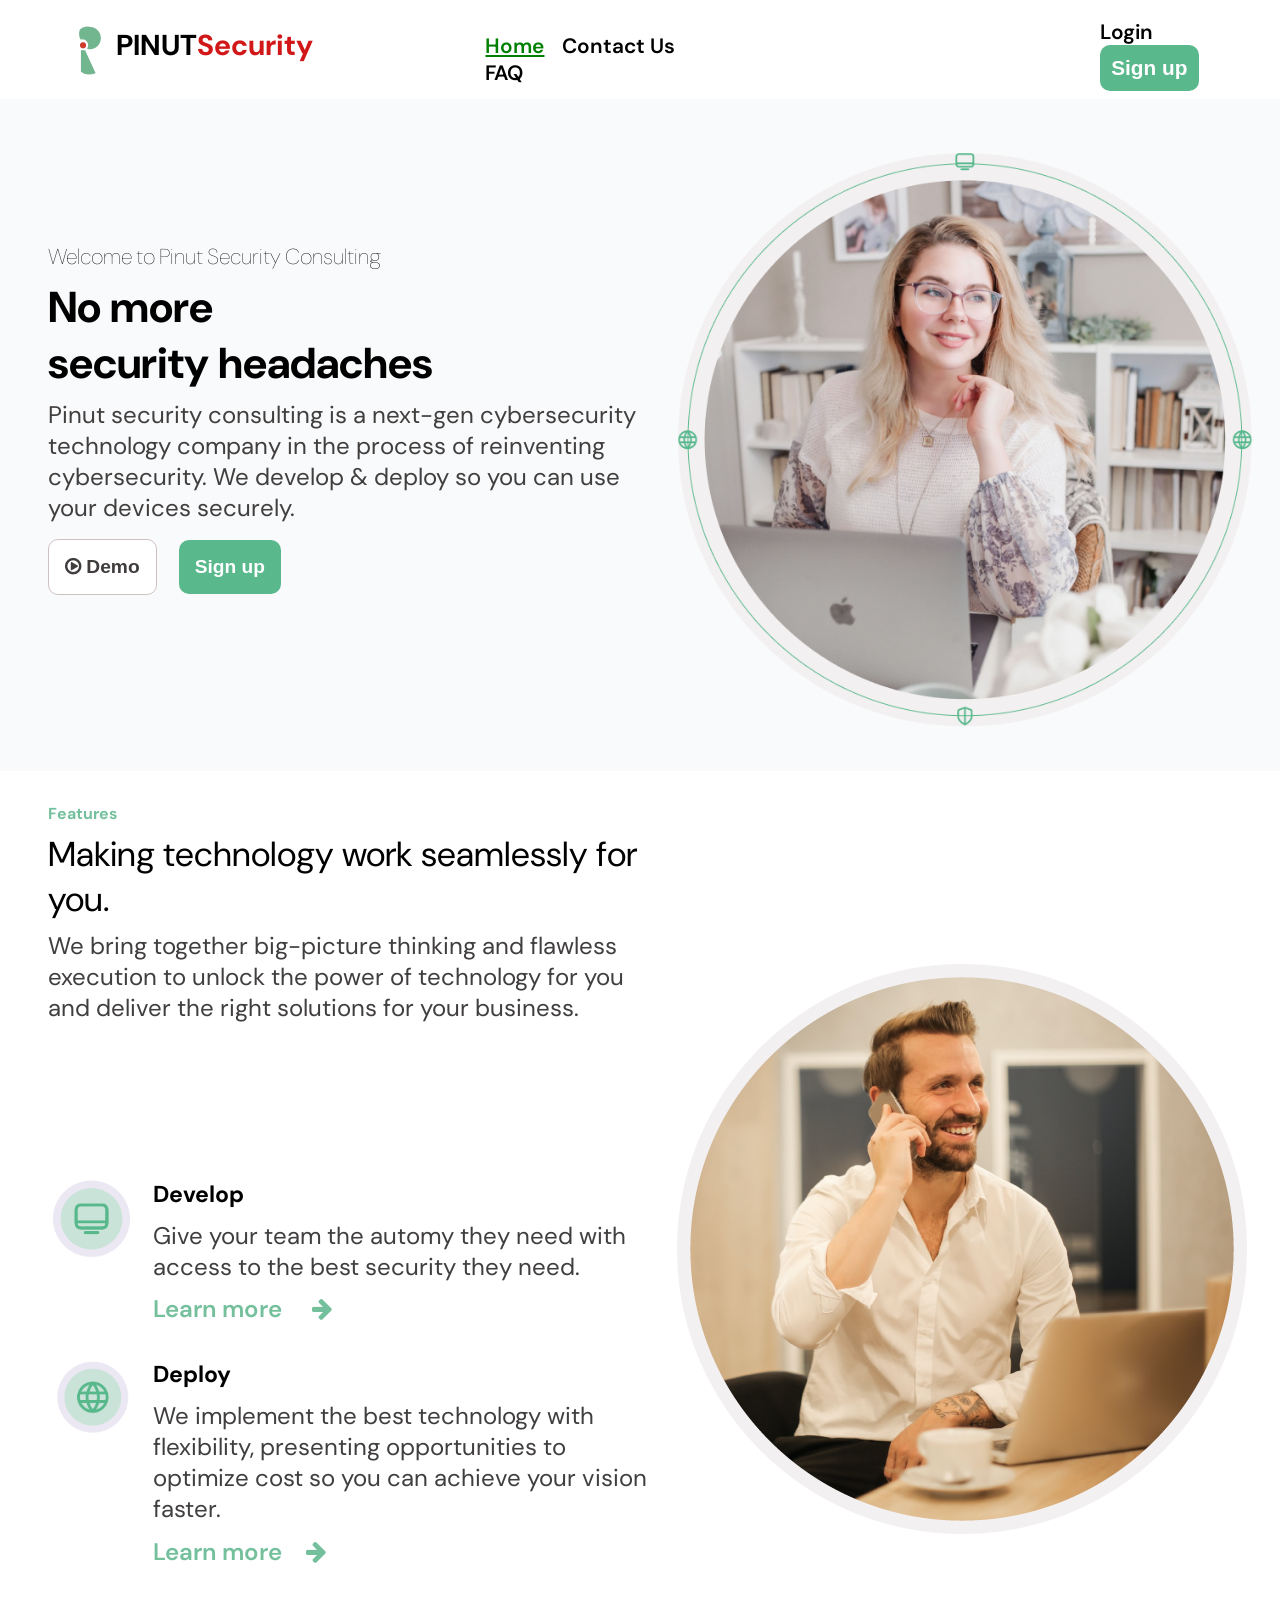
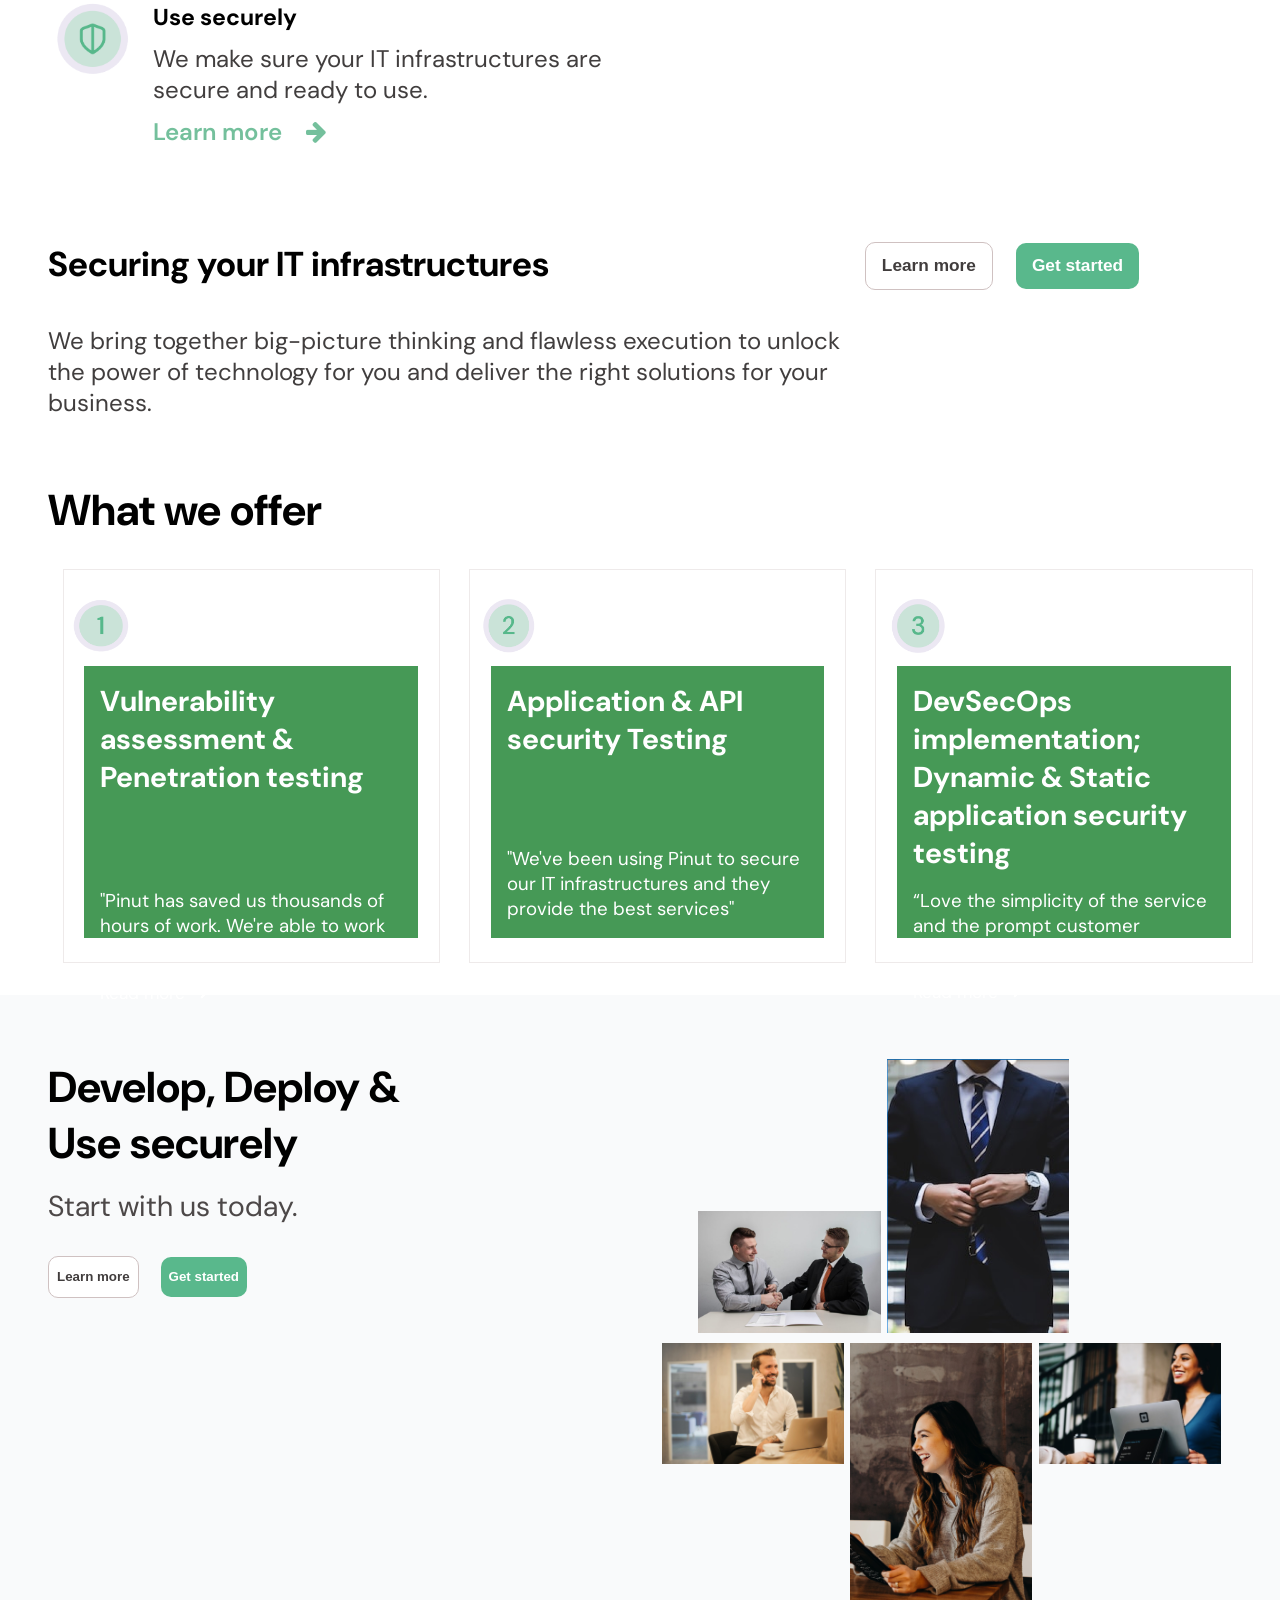
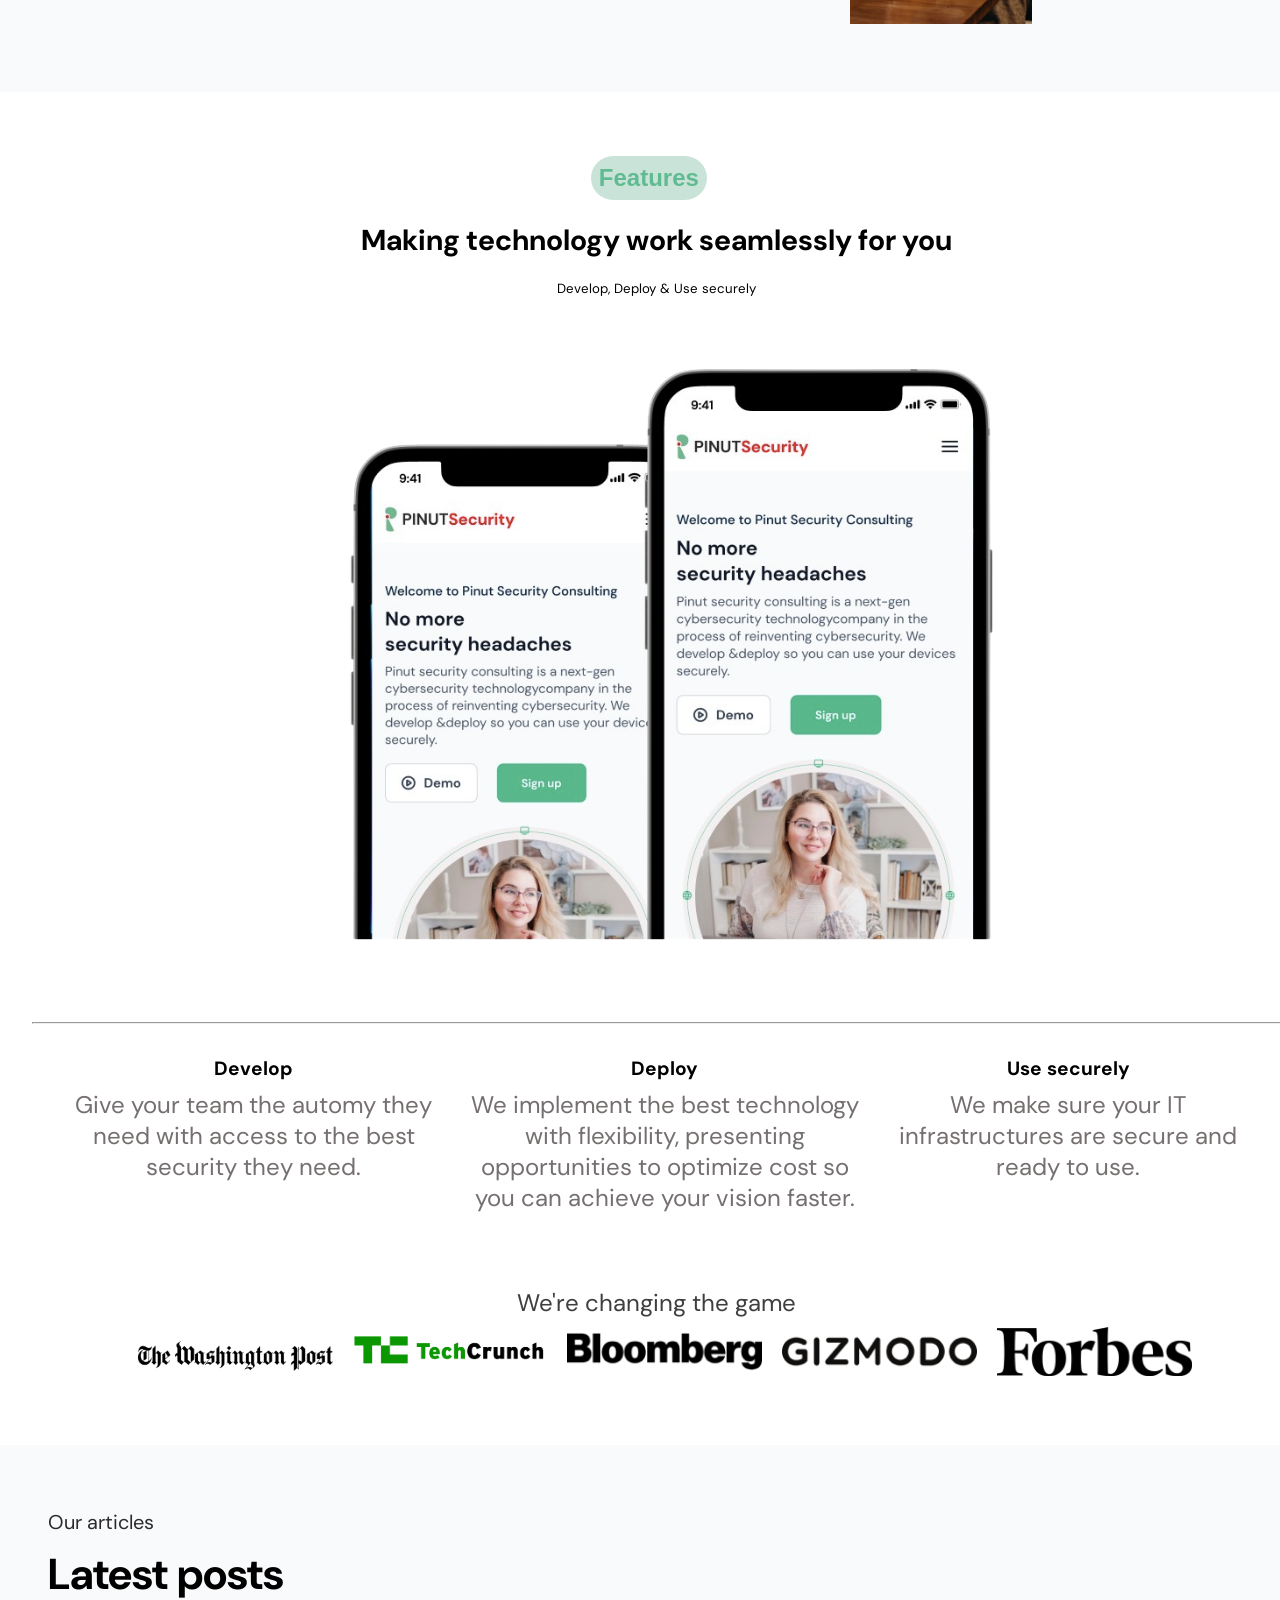
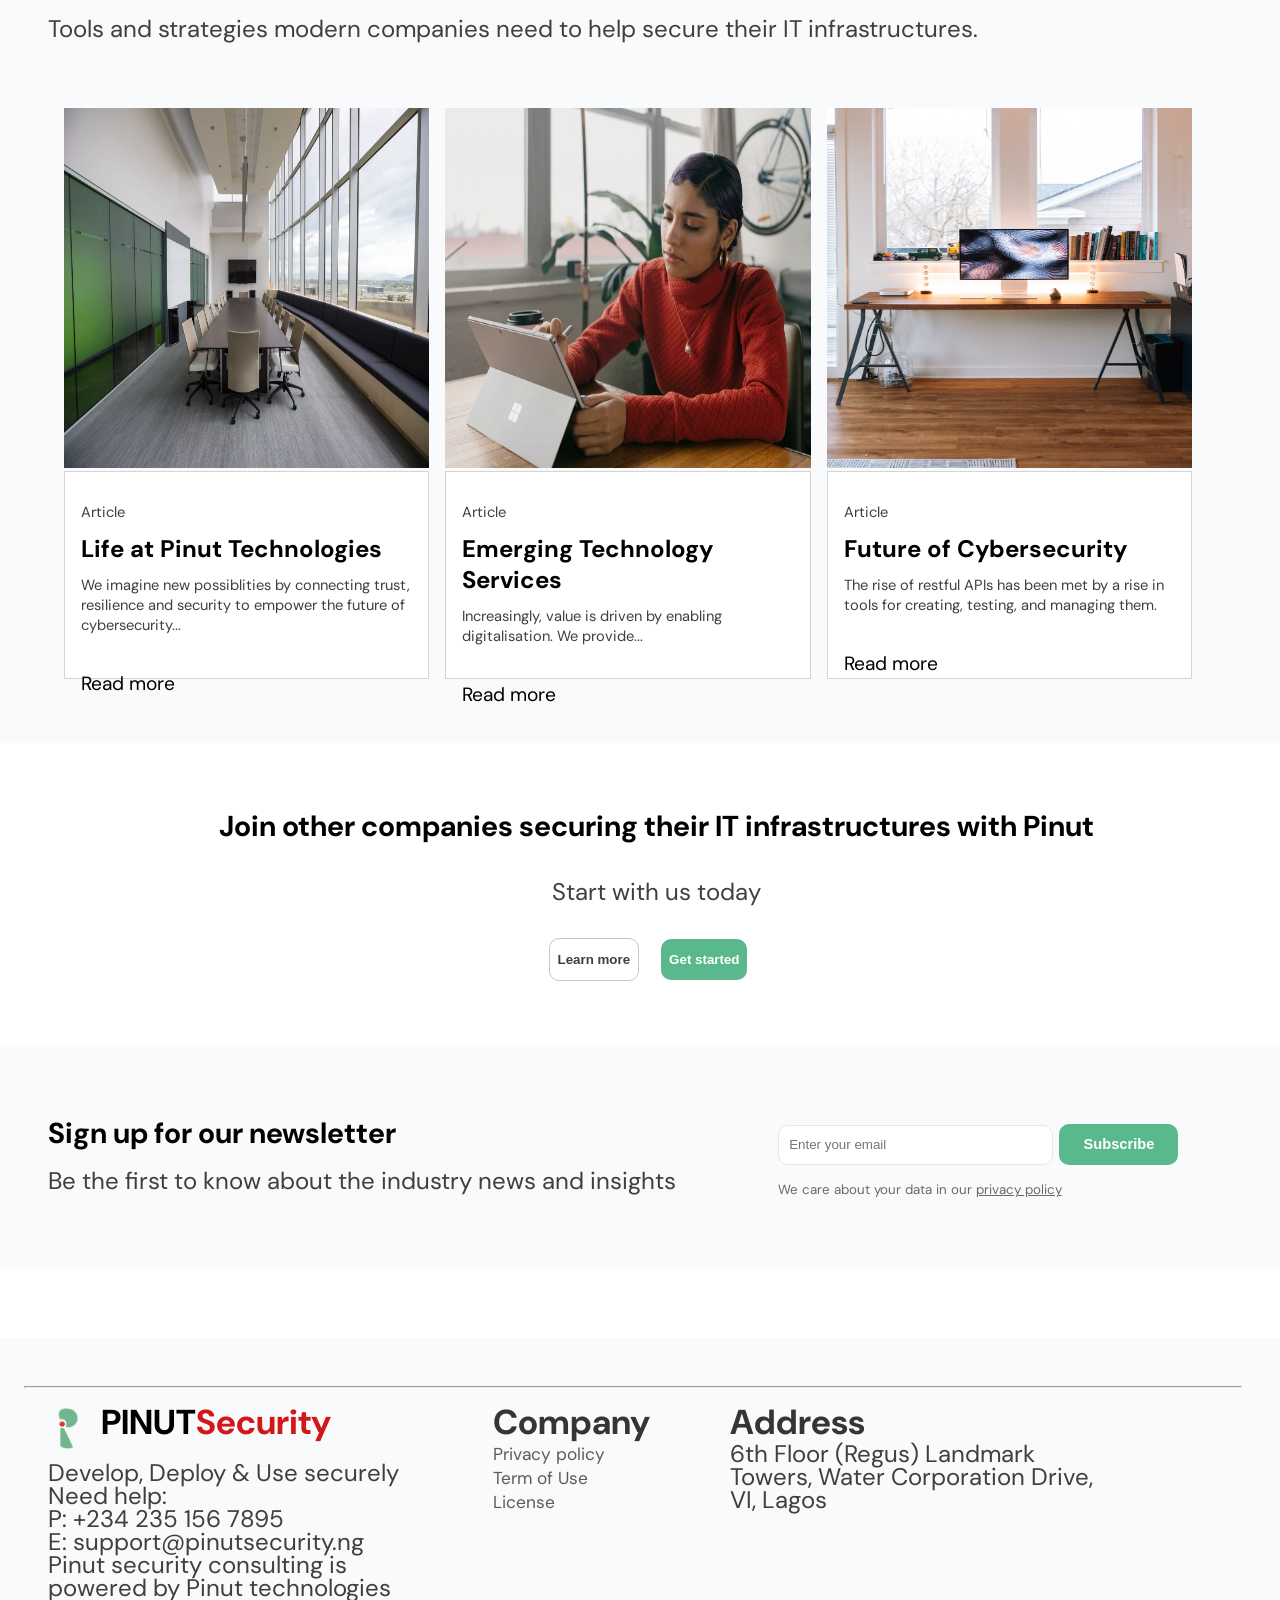
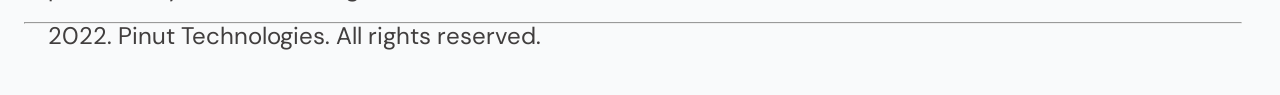
==== index.html @ c60e91a9 "Add files via upload" ====
<!DOCTYPE html>
<html lang="en">
  <head>
    <meta charset="UTF-8" />
    <meta http-equiv="X-UA-Compatible" content="IE=edge" />
    <meta name="viewport" content="width=device-width, initial-scale=1.0" />

    <link rel="icon" type="image/x-icon" href="/logo.png">

    <link 
        rel="stylesheet" 
        href="https://fonts.googleapis.com/css2?family=Material+Symbols+Outlined:opsz,wght,FILL,GRAD@20..48,100..700,0..1,-50..200" 
    />
    <link
      rel="stylesheet"
      href="https://cdnjs.cloudflare.com/ajax/libs/font-awesome/4.7.0/css/font-awesome.min.css"
    />
    
    <link rel="stylesheet" href="https://fonts.googleapis.com/icon?family=Material+Icons">

    <link rel="stylesheet" href="https://fonts.googleapis.com/css?family=DM+Sans">

    <link rel="stylesheet" href="./styles_modified.css" />
    <title>Pinut Security Consulting</title>
  </head>

  <body>
    <div class="navbar">
        <img src="./logo.png" alt="logo" id="logo"></i>

        <div class="navbar1">
            <h3>PINUT<span id="red">Security</span></h3>
        </div>

        <div class="navbar2">
            <a href="" id="home">Home</a>
            <a href="">Contact Us</a>
            <a href="">FAQ</a>
        </div>

        <div class="navbar3">
            <a href="">Login</a>
            <button class="colored">Sign up</button>
        </div>

        <div class="navbar4">
            <span class="material-symbols-outlined">
                menu
                </span>
        </div>
    </div>

    <div class="header">
        <div class="col1">
            <div class="head">
                <h4 class="welcome">Welcome to Pinut Security Consulting</h4>
                <h3 class="headache">No more <br> security headaches</h3>
                <p>
                    Pinut security consulting is a next-gen cybersecurity technology
                    company in the process of reinventing cybersecurity. We develop &
                    deploy so you can use your devices securely.
                </p>
            </div>
            <div class="btn">
                <button>
                    <i class="fa fa-play-circle-o" aria-hidden="true"></i> Demo
                </button>
                <button  class="colored">Sign up</button>
            </div>
        </div>
    
        <div class="col2">
            <img src="./feature_image2.png" alt="hero" id="hero"/>
        </div>
    </div>

    <div class="Features">
        <div class="feature">
            <div class="col1">
                <h5>Features</h5>
                <h3>Making technology work seamlessly for you.</h3>
                <p>
                We bring together big-picture thinking and flawless execution to
                unlock the power of technology for you and deliver the right
                solutions for your business.
                </p>
            </div>
        

            <div class="col2">
                <img src="./feature_image3.png" alt="feature" id="featureImg">
            </div>
        </div>
        
        <div class="develop">
            <div class="left">
                <img src="./develop_icon.png" class="feature_icon"></img>
            </div>

            <div class="right">
                <h4>Develop</h4>
                <p>
                    Give your team the automy they need with access to the best security
                    they need.
                </p>

                <a href="">
                    Learn more &nbsp;&nbsp;&nbsp;
                    <i class="fa fa-arrow-right" aria-hidden="true"></i>
                </a>
            </div>
        </div>

        <div class="deploy">
            <div class="left">
                <img src="./deploy_icon.png" class="feature_icon">
            </div>

            <div class="right">
                <h4>Deploy</h4>
                <p>
                    We implement the best technology with flexibility, presenting
                    opportunities to optimize cost so you can achieve your vision
                    faster.
                </p>
                <a href=""
                >Learn more &nbsp;&nbsp;&nbsp;<i class="fa fa-arrow-right" aria-hidden="true"></i
                ></a>
            </div>
        </div>

        <div class="securely">
            <div class="left">
                <img src="./securely_icon.png" class="feature_icon">
            </div>

            <div class="right">
                <h4>Use securely</h4>
                <p>
                    We make sure your IT infrastructures are secure and ready to use.
                </p>
                <a href=""
                >Learn more &nbsp;&nbsp;&nbsp;<i class="fa fa-arrow-right" aria-hidden="true"></i
                ></a>
            </div>
        </div>
        
    </div>

    <div class="infrastructures">
        <div class="left">
            <h4>Securing your IT infrastructures</h4>
            <br>
            <p>
                We bring together big-picture thinking and flawless execution to
                unlock the power of technology for you and deliver the right
                solutions for your business.
            </p>
        </div>
        <br>

        <div class="right">
            <button>Learn more</button>
            <button class="colored">Get started</button>
        </div>
    </div>

    <div class="offers">
        <h3>What we offer</h3>
        <br>
        <div class="row">
            <div class="outer one">
                <img src="./no_1.png" alt="one" class="icon">

                <div class="inner">
                    <h4>Vulnerability assessment & Penetration testing</h4>

                    <p>
                    "Pinut has saved us thousands of hours of work. We're able to work
                    securely"
                    </p>

                    <a href="">Read more &nbsp;&nbsp;<img src="./arrow_ne.png"></img>
                    </a>
                </div>
            </div>

            <div class="outer two">
                <img src="./no_2.png" alt="two" class="icon">

                <div class="inner">
                    <h4>Application & API security Testing</h4>
                    <p>
                    "We've been using Pinut to secure our IT infrastructures and they provide the best services"
                    </p>
                    <a href="">Read more &nbsp;&nbsp;<img src="./arrow_ne.png"></img>
                    </a>
                </div>
            </div>

            <div class="outer three">
                <img src="./no_3.png" alt="three" class="icon">

                <div class="inner">
                    <h4>DevSecOps implementation; Dynamic & Static application security testing</h4>
                    <p>
                        “Love the simplicity of the service and the prompt customer support”
                    </p>
                    <a href="">Read more &nbsp;&nbsp;<img src="./arrow_ne.png" alt="north_east"></img>
                    </a>
                </div>
            </div>
        </div>
    </div>

    <div class="StartWithUs">
        <div class="left">
            <h3>Develop, Deploy & <br> Use securely</h3>
            <h4>Start with us today.</h4>
            <br>
            <button>Learn more</button>
            <button class="colored">Get started</button>
        </div>
        <br>

        <div class="right">
            <div class="row1">
                <img src="./collage1.jpeg" alt="photo_collage" id="pic11">
                <img src="./collage2.png" alt="photo_collage" id="pic12">
            </div>

            <div class="row2">
                <img src="./collage3.jpeg" alt="photo_collage" id="pic21">
                <img src="./collage4.png" alt="photo_collage" id="pic22">
                <img src="./collage5.png" alt="photo_collage" id="pic23">
            </div>
        </div>
    </div>

    <div class="Mission">
        <div class="row1">
            <button>Features</button>
            <br>
            <br>

            <h3>Making technology work seamlessly for you</h3>
            <br>
            <h5>Develop, Deploy & Use securely</h5>

          <img src="./mobile.png" alt="mobile_screen" />
        </div>

        <hr>

        <div class="row2">
            <div class="box1 one">
                <h4>Develop</h4>
                <p>
                    Give your team the automy they need with access to the best security
                    they need.
                </p>
            </div>

            <div class="box2 two">
                <h4>Deploy</h4>
                <p>
                    We implement the best technology with flexibility, presenting
                    opportunities to optimize cost so you can achieve your vision
                    faster.
                </p>
            </div>

            <div class="box3 three">
                <h4>Use securely</h4>
                <p>
                    We make sure your IT infrastructures are secure and ready to use.
                </p>
            </div>
        </div>
        <br>
        <br>

        <div class="row3">
            <p>We're changing the game</p>
            <img src="./Washingtonp.png" alt="Washington_Post" />
            <img src="./TechCrunch.png" alt="TechCrunch">
            <img src="./Bloomberg.png" alt="Bloomberg">
            <img src="./Gizmodo.png" alt="Gizmodo">
            <img src="./Forbes.png" alt="Forbes">
          </div>
    </div>

    <div class="articles">
        <div class="row1">
            <h5>Our articles</h5>
            <h3>Latest posts</h3>
            <p>
                Tools and strategies modern companies need to help secure their IT
                infrastructures.
            </p>
        </div>

        <div class="row2">
            <div class="outer one">
                <img src="./image1.jpeg" alt="life" />

                <div class="inner">
                    <p>Article</p>
                    <h3>Life at Pinut Technologies</h3>
                    <p>
                    We imagine new possiblities by connecting trust, resilience and
                    security to empower the future of cybersecurity...
                    </p>
                    <br>
                    <a href="">Read more &nbsp;&nbsp;
                    </a>
                </div>
            </div>

            <div class="outer two">
                <img src="./image2.jpeg" alt="emerging_tech" />
                
                <div class="inner">
                    <p>Article</p>
                    <h3>Emerging Technology Services</h3>
                    <p>
                    Increasingly, value is driven by enabling digitalisation. We
                    provide...
                    </p>
                    <br>
                    <a href="">Read more &nbsp;&nbsp;
                    </a>
                </div>
            </div>
        
            <div class="outer three">
                <img src="./image3.jpeg" alt="future" />
                
                <div class="inner">
                    <p>Article</p>
                    <h3>Future of Cybersecurity</h3>
                    <p>
                        The rise of restful APIs has been met by a rise in tools for creating, testing, and managing them.
                    </p>
                    <br>
                    <a href="">Read more &nbsp;&nbsp;
                    </a>
                </div>
            </div>

        </div>
    </div>

    <div class="join">
        <h4>
        Join other companies securing their IT infrastructures with Pinut
        </h4>
        <br>
        <p>Start with us today</p>
        <br>

        <button>Learn more</button>
        <button class="colored">Get started</button>
    </div>

    <div class="newsLetter">
        <div class="box1">
            <h4>Sign up for our newsletter</h4>
            <p>Be the first to know about the industry news and insights</p>
        </div>

        <div class="box2">
            <input type="email" name="email" id="" placeholder="  Enter your email" />
            <button class="colored">Subscribe</button>
            <p>We care about your data in our <a href="">privacy policy</a></p>
        </div>
    </div>
    <br>

    <div class="footer">
        <hr>
        <br>
        <div class="foot">
        <div class="box1">
            <div class="biz_name">
                <img src="./logo.png" alt="logo" id="logo"/>
                <h3>PINUT<span id="red">Security</span></h3>
            </div>

            <p>
                Develop, Deploy & Use securely
            <br />

                Need help:<br />
                P: +234 235 156 7895 <br />
                E: support@pinutsecurity.ng <br />
                Pinut security consulting is powered by Pinut technologies
            </p>
        </div>
        <br>

        <div class="company">
            <h3>Company</h3>
            <a href="">Privacy policy</a> <br>
            <a href="">Term of Use</a><br>
            <a href="">License</a>
        </div>
        <br>

        <div class="address">
            <h3>Address</h3>
            <p>
              6th Floor (Regus) Landmark Towers, Water Corporation Drive, VI,
              Lagos
            </p>
        </div>
    </div>
        <br>

        <hr />
        <p>2022. Pinut Technologies. All rights reserved.</p>
    </div>

  </body>
</html>
---- styles_modified.css ----
html, body, div, span, applet, object, iframe, h1, h2, h3, h4, h5, h6, p, blockquote, pre, a, abbr, acronym, address, big, cite, code, del, dfn, em, img, ins, kbd, q, s, samp, small, strike, strong, sub, sup, tt, var, b, u, i, center, dl, dt, dd, ol, ul, li, fieldset, form, label, legend, table, caption, tbody, tfoot, thead, tr, th, td, article, aside, canvas, details, embed,  figure, figcaption, footer, header, hgroup,  menu, nav, output, ruby, section, summary, time, mark, audio, video { 
  margin: 0; 
  padding: 0; 
  border: 0; 
  vertical-align: baseline;
} 

html, body {
  max-width: 100%;
  overflow-x: hidden;
}


body {
  font-family: DM Sans;
  -webkit-font-smoothing: antialiased;
  -moz-osx-font-smoothing: grayscale;
  max-width:100vw;
}

button{
  width: fit-content;
  padding: 0.8rem 1.5rem;
  margin-right: 1rem;
  border-radius: 10px;
  border: 1px solid rgb(207, 193, 193);
  background-color: white;
  color: rgb(65, 61, 61);
  font-weight: 600;
  font-size: 12pt;
}
img {
  max-width: 100%
}
.colored{
  background-color: rgb(89,184,140);
  color: white;
  border: none;
  font-size: 11pt;
}
p{
  color: rgb(65, 62, 62);
  font-size: 12pt;
}
a{
  text-decoration: none;
}


/* navbar */
.navbar img{
  height: 38px;
  width: 55px;
  padding: 0%;
}
.navbar{
  display: flex;
  padding: 0.5rem 0;
}
.navbar1{
  margin-left: -3%;
  padding-top: 2%;
  font-weight: bolder;
}
.navbar2, .navbar3{
  display: none;
}
#red{
  color: rgb(209, 23, 23);
}
.navbar4{
  padding-top: 2%;
  position: absolute;
  right: 6%;
}


/* header */
.header{
  background-color: rgb(249,250,251);
  padding: 2rem 1rem;
}
.welcome{
  font-size: 12pt;
  font-weight: 100;
}
.headache{
  font-weight: bold;
  margin: 0.5rem 0;
}
.btn{
  margin-top: 1rem;
  width: 100%;
}
.btn button{
  width: 40%;
  padding: .5rem;
}
.header .col2{
  margin-top: 1rem;
}


/* features */
.Features{
  padding: 2rem 0.8rem;
}
.Features .col1 h5{
  color: rgb(116, 192, 156);
}
.Features .col1 h3{
  margin: 0.5rem 0;
  font-weight: 400;
}
.Features .col1 p{
  font-size: 12pt;
}
.Features .col2{
  margin-top: 3rem;
}
.develop, .deploy, .securely{
  display:flex;
  flex-direction: row;
  margin: 1rem 0;
}
.develop .left, .deploy .left, .securely .left{
  width: 15%;
}
.develop .right, .deploy .right, .securely .right{
  padding-top: 0.3rem;
  width: 85%;
  margin-left: 1rem;
  margin-bottom: 0.9rem;
}
.develop .right p, .deploy .right p, .securely .right p{
  margin: 0.7rem 0
}
.develop .right a, .deploy .right a, .securely .right a{
  color: rgb(116, 192, 156);
  text-decoration: none;
  font-size: 11pt;
  font-weight: 600;
}


/* infrastructures */
.infrastructures{
  padding: 2rem 0.8rem;
}
.infrastructures button{
  font-size: 10pt;
  padding: 0.8rem 1.0rem;
}


/* Offers */
.offers{
  padding: 2rem 0.8rem;
}
.offers .outer{
  border: 1px solid rgb(238, 234, 234);
  padding: 1.5rem .3rem 1rem;
  margin-bottom: 1rem;
}
.icon{
  width: 70px;
  height: 65px;
}
.offers .inner{
  border: none;
  background-color: rgb(70,153,86);
  color: white;
  margin: 0 1rem;
  padding: 1rem;
}
.offers .inner h4{
  margin-bottom: 3rem;
}
.offers .inner p{
  color: white;
  margin-bottom: 0.7rem;
  font-size: 11pt;
}
.offers .inner a{
  color: white;
  font-size: 13pt;
}
.offers .inner span{
  margin-bottom: -20rem;
}


/* StartWithUs */
.StartWithUs{
  padding: 4rem 0.9rem;
  background-color: rgb(249,250,251);
}
.StartWithUs h4{
  margin-top: 1rem;
  font-weight: 400;
  color: rgb(77, 72, 72);
}
.StartWithUs button{
  font-size: 10pt;
  padding: 0.8rem 0.5rem;
}
.StartWithUs .right{
  width: 100%;
  margin-left: .2rem;
}
.StartWithUs .row2 img{
  margin: .2rem;
}
.StartWithUs .right .row1{
  margin-left: 2.5rem;
  width: 100%;
}
.StartWithUs .right .row2{
  width: 100%;
  display: flex;
  padding-right: 0.5rem;
}
#pic11{
  width: 30%;
  height: 28%;
}
#pic12{
  width: 30%;
  height: 40%;
}
#pic21, #pic23{
  width: 30%;
  height: 30%;
}
#pic22{
  width: 30%;
  height: 60%;
}


/* Mission */
.Mission{
  padding: 4rem 0.9rem;
  text-align: center;
}
.Mission button{
  background-color: rgb(202,227,216);
  color: rgb(96,187,145);
  border-radius: 30px;
  padding: 0.5rem;
  border: none;
}
.Mission .row1 h5{
  font-weight: 400;
  margin-bottom: 4rem;
}
.Mission .row1 img{
  width: 80%;
  margin-bottom: 3rem;
}
.Mission hr{
  width: 200%;
  margin: auto -1rem;
  padding: 0%;
  color: rgb(247, 238, 238);
}
.Mission .row2{
  text-align: center;
}
.Mission .box1, .Mission .box2, .Mission .box3{
  margin: 2rem .5rem;
}
.Mission .box1 p, .Mission .box2 p, .Mission .box3 p{
  margin-top: .5rem;
  color: rgb(117, 111, 111);
}
.Mission .row3 img{
  width: 80%;
}


/* Articles */
.articles{
  padding: 4rem 0.9rem;
  background-color:  rgb(249,250,251);
}
.articles h5{
  font-weight: 400;
  color: rgb(44, 42, 42);
}
.articles h3{
  margin: .7rem auto;
}
.articles .row1 p{
  margin-bottom: 4rem;
}
.articles img{
  width: 100%;
  height: 11rem;
}
.articles .inner{
  margin-top: -.3rem;
  border: 1px solid rgb(217, 210, 210);
  padding: 1.9rem 1rem .5rem;
  background-color: white;
  height: 10rem;
}
.articles .inner p{
  font-size: 11pt;
}
.articles a{
  color: black;
  font-size: 11pt;
  margin-top: 2rem;
}


/* Join */
.join{
  padding: 4rem 1rem;
  text-align: center;
}
.join button{
  font-size: 10pt;
  padding: 0.8rem 0.5rem;
}


/* newsLetter */
.newsLetter{
  background-color:  rgb(249,250,251);
  padding: 4rem 1rem;
}
.newsLetter .box2 input{
  margin: 1rem 0;
  width: 100%;
  height: 2rem;
  border-radius: 10px;
  border: 1px solid rgb(237, 228, 228);
}
.newsLetter .box2 p{
  font-size: 10pt;
  color: rgb(111, 103, 103);
  margin-top: 1rem;
}
.newsLetter .box2 a{
  text-decoration: underline;
  color: rgb(111, 103, 103);
}


/* Footer */
.footer{
  background-color:  rgb(249,250,251);
  padding: 3rem 1rem;
  line-height: 120%;
  margin-top: 3rem;
}
.footer hr{
  color: rgb(246, 244, 244);
  width: 100%;
  margin: auto -2%;
}
.footer .box1 .biz_name{
  display: flex;
  margin-bottom: .5rem;
}
.footer .box1 .biz_name img{
  margin:  -.5rem 0 0 -1rem;
  height: 50px;
}
.company{
  color: rgb(57, 52, 52);
}
.company a{
  color: rgb(96, 90, 90);
  font-size: 13pt;
}
.address{
  color: rgb(57, 52, 52);
}
.address h3{
  margin-bottom: .5rem;
}


/* Media responsiveness */
@media only screen and (min-width: 600px) {
  h4{
    font-size: 120%;
  }
  h3{
    font-size: 180%;
  }
  p{
    color: rgb(65, 62, 62);
    font-size: 14pt;
  }
  .navbar img{
    padding-top: 1%;
  }
  .navbar1{
    margin-left: -2%;
  }
  .offers .inner p{
    font-size: 14pt;
  }
  .articles img{
    height: 20rem;
  }
  .company h3{
    margin-bottom: .5rem;
  }
}

@media only screen and (min-width: 768px) {
  .one{
    float: left;
  }
  .two{
    float: right;
  }
  .three{
    float: none;
  }
  .navbar img{
    height: 52px;
    width: 65px;
  }
  .navbar img{
    padding-top: 1.5%;
  }
  .navbar1{
    margin-left: -1%;
  }
  .btn button{
    width: 25%;
    padding: 1rem;
  }
  .Features .col2{
    text-align: center;
  }
  .offers .outer{
    width: 46%;
  }
  .offers .three{
    margin-top: 23rem;
  }
  .Mission .row2{
    display: block;
  }
  .StartWithUs{
    clear: both;
  }
  .Mission .row2 .box1, .Mission .row2 .box2, .Mission .row2 .box3{
    width: 47%;
  }
  .Mission .row2 .box3{
    margin: auto 30%;
    float: left;
  }
  .Mission .row3{
    clear: both;
    margin-top: 18rem;
  } 
  .Mission .row3 img{
    width: 30%;
    margin-left: 1rem;
  }
  .articles .row2 .outer{
    width: 47%;
  }
  .articles .row2 .outer img{
    height: 40vh;
  }
  .articles .row2 .outer .inner{
    height: 27vh;
  }
  .articles .row2 .outer .inner h3{
    font-size: 100%;
  }
}

@media only screen and (min-width: 1024px) {
  .navbar, .header, .Features, .infrastructures, .offers, .StartWithUs, .Mission, .articles, .join, .newsLetter, .footer{
    padding-left: 3rem;
  }
  .navbar img{
    width: 70px;
    height: 50px;
  }
  .navbar{
    font-size: 80%;
  }
  .navbar2{
    display: block;
    margin: 1.3rem 0 auto 4rem;
    font-size: 130%;
    font-weight: 600;
  }
  .navbar2 a{
    margin-left: .8rem;
    color: black;
  }
  #home{
    color: green;
    text-decoration: underline;
  }
  .navbar3{
    display: block;
    margin: .6rem 0 auto 6rem;
    font-size: 130%;
    font-weight: 600;
  }
  .navbar3 a{
    color: black;
    margin-right: 2rem;
  }
  .navbar3 button{
    padding: .7rem;
    font-size: 100%;
  }
  .navbar4{
    display: none;
  }
  .header{
    display: flex;
    font-size: larger;
  }
  .header .col1{
    width: 60%;
    margin-top: 7rem;
    padding: 0%;
  }
  .welcome{
    font-size: 90%;
  }
  .header col2{
    width: 40%;
  }
  .btn button{
    font-size: 80%;
    width: fit-content;
  }
  .Features .col1{
    width: 50%;
  }
  .feature{
    display: flex;
  }
  .Features .col2{
    width: 50%;
    margin-top: 10rem;
  }
  .develop, .deploy, .securely{
    width: 50%;
  }
  .develop{
    margin-top: -23rem;
  }
  .infrastructures{
    display: flex;
  }
  .infrastructures .left{
    width: 67%;
  }
  .infrastructures .right{
    width: 33%;
  }
  .offers .row{
    display: flex;
    clear: both;
  }
  .offers .outer{
    width: fit-content;
    width: 30%;
    margin: auto;
    height: 22rem;
  }
  .offers .row .outer .inner{
    height: 15rem;
  }
  .offers .row .one .inner p{
    margin-top: -.8rem;
  }
  .offers .row .two .inner p{
    margin-top: 4.3rem;
  }
  .offers .row .three .inner p{
    margin-top: -2rem;
  }
  .StartWithUs{
    display: flex;
  }
  .StartWithUs .left{
    width: 40%;
  }
  .StartWithUs .right{
    width: 60%;
  }
  .Mission .row2{
    display: flex;
    clear: both;
    float: none;
  }
  .Mission .row2 .box1, .Mission .row2 .box2, .Mission .row2 .box3{
    width: 33%;
  }
  .Mission .row2 .box3{
    margin: 0%;
    margin-top: 2rem;
    float: none;
  }
  .Mission .row3{
    margin-top: auto;
    width: 100%;
  } 
  .Mission .row3 img{
    width: 16%;
  }
  .articles .row2{
    display: flex;
  }
  .articles .row2 .outer{
    width: 30%;
    margin-left: 1rem;
  }
  .articles .row2 .outer .inner{
    height: 10.5rem;
  }
  .articles .row2 .one .inner a{
    margin-top: -1rem;
  }
  .articles .row2 .two .inner a{
    margin-top: 1.5rem;
  }

  .newsLetter{
    display: flex;
  }
  .newsLetter .box1{
    width: 60%;
    line-height: 200%;
  }
  .newsLetter .box2{
    width: 40%;
  }
  .newsLetter .box2 p{
    margin-top: 0%;
  }
  .newsLetter .box2 input{
    width: 55%;
    padding: .2rem;
  }
  .foot{
    display: flex;
  }
  .foot .box1{
    width: 30%;
  }
  .company{
    width: fit-content;
    margin-left: 5rem;
  }
  .address{
    margin-left: 5rem;
    width: 30%;

  }

}


@media only screen and (min-width: 1240px) {
  p{
    font-size: 18pt;
  }
  .navbar{
    font-size: 100%;
  }
  .navbar img{
    height: 60px;
    width: 80px;
    margin-top: -.4rem;
  }
  .navbar1{
    margin-top: -.4rem;
  }
  .navbar2{
    margin-left: 10rem;
    margin-top: 1.5rem;
  }
  .navbar3{
    margin-left: 25rem;
  }
  .header{
    font-size: 150%;
  }
  .Features{
    font-size: 120%;
  }
  .feature .col1 p{
    font-size: 18pt;
  }
  .Features .develop a, .Features .deploy a, .Features .securely a{
    font-size: 18pt;
  }
  .infrastructures{
    font-size: 180%;
  }
  .infrastructures button{
    font-size: 60%;
  }
  .offers{
    font-size: 150%;
  }
  .offers .row .one .inner p{
    margin-top: 5.8rem;
  }
  .offers .row .two .inner p{
    margin-top: 5.5rem;
  }
  .StartWithUs{
    font-size: 150%;
  }
  .StartWithUs .left{
    width: 50%;
  }
  .StartWithUs .right{
    width: 50%;
  }
  .Mission .row1 img{
    width: 60%;
  }
  .articles{
    font-size: 150%;
  }
  .articles .row2 .inner a{
    font-size: 80%;
  }
  .join, .newsLetter{
    font-size: 150%;
  }
  button{
    font-size: 150%;
  }
  .footer{
    font-size: 120%;
  }

}


@media (prefers-color-scheme: dark) {
  body, .navbar, .header, .articles, .newsLetter, .footer, .StartWithUs, .articles .inner, .future, .navbar a{
    background-color: black;
    color: white;
  }
  p{
    color: white;
  }
  .company a, .inner a{
    background-color: black;
    color: white;
  }
  }
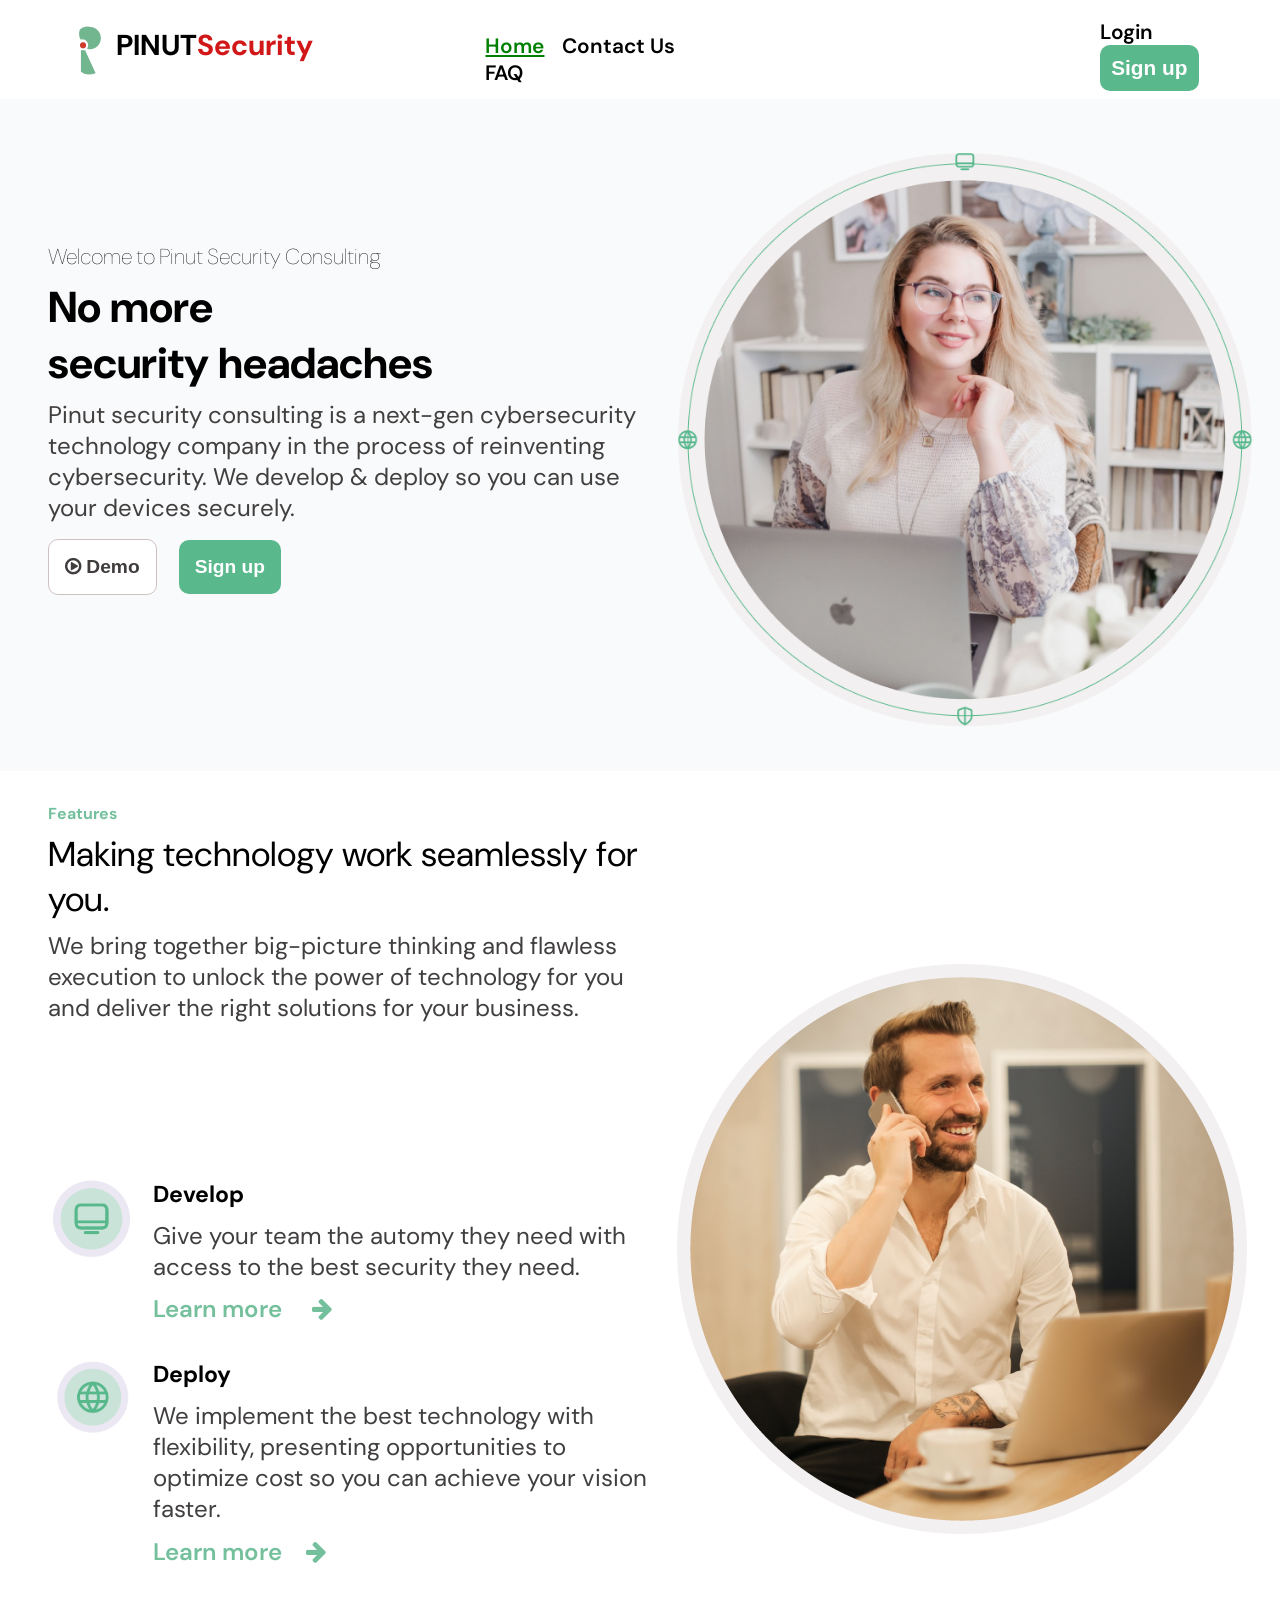
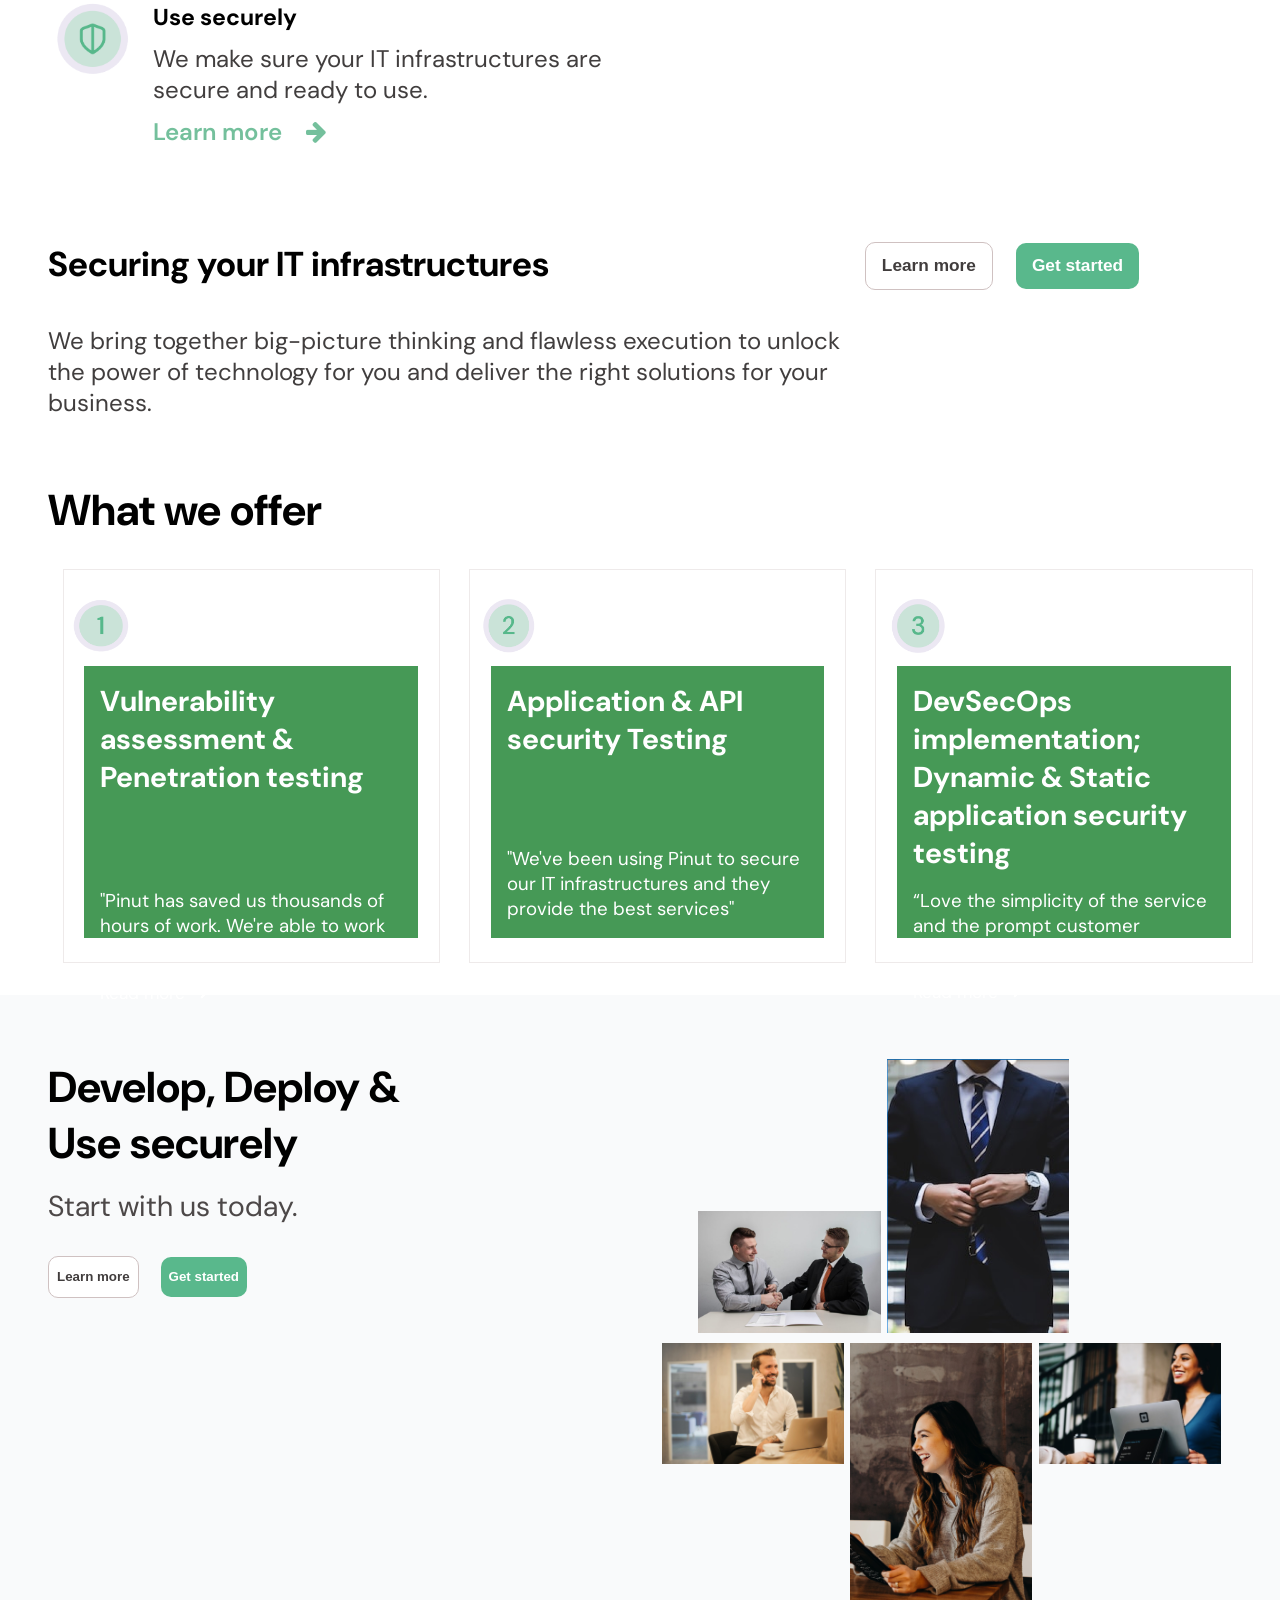
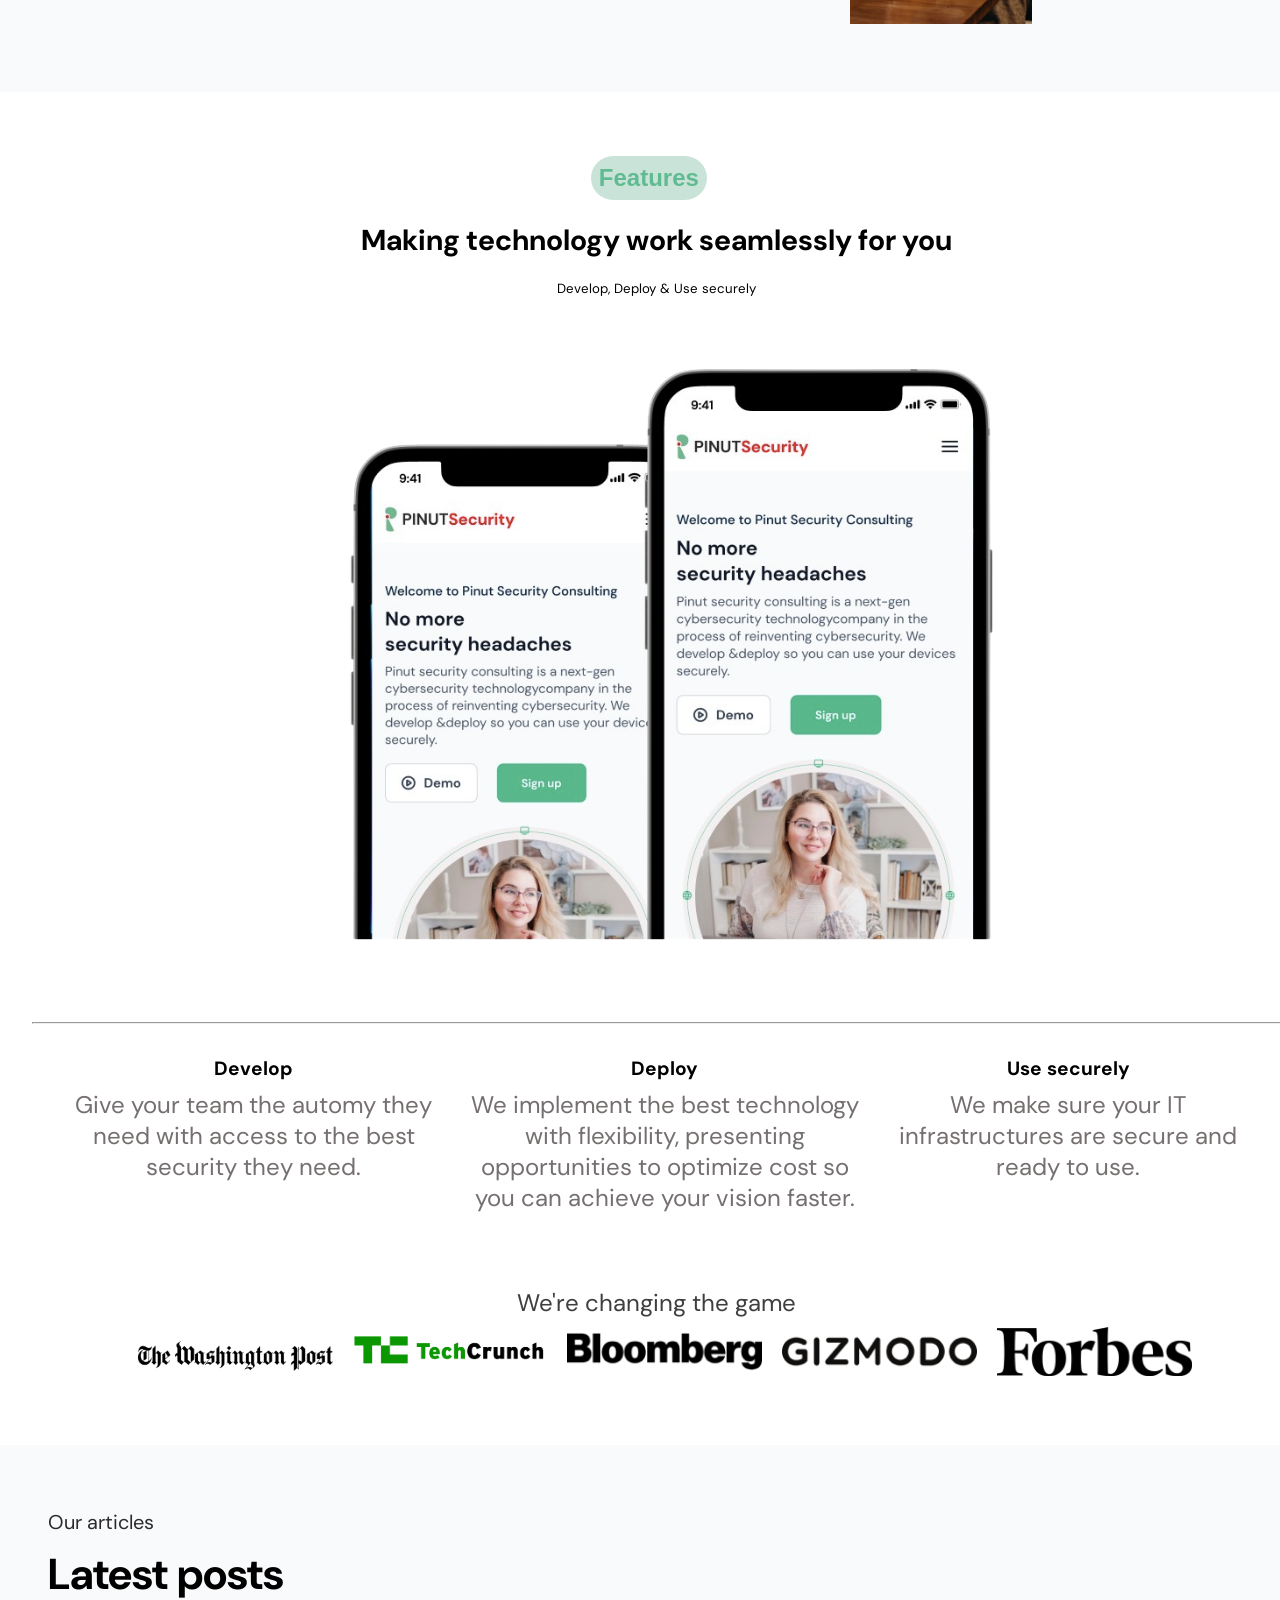
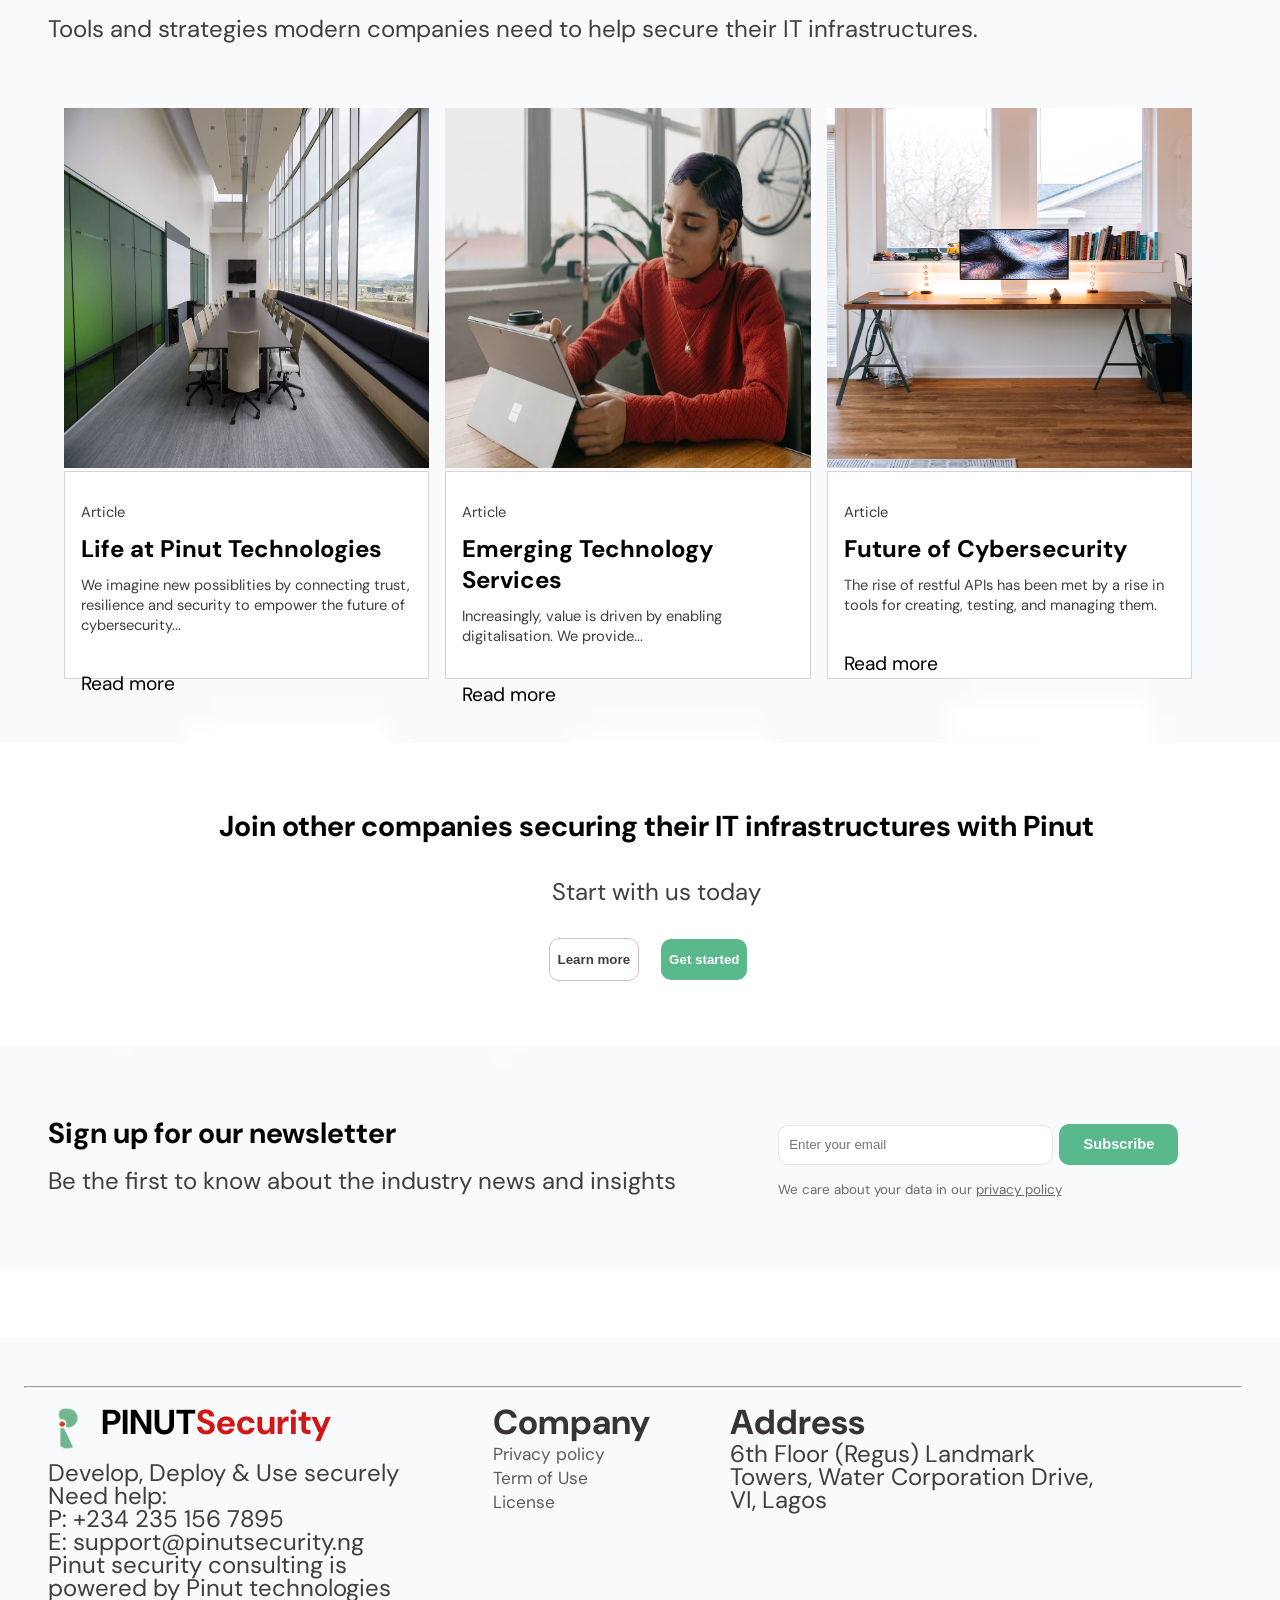
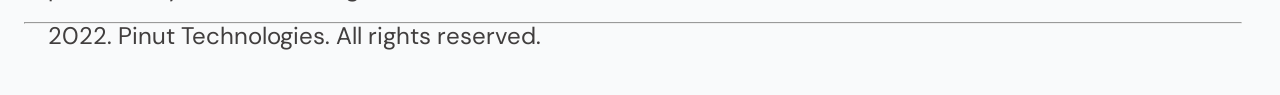
==== commit e3c3883f: "Update index.html" ====
--- a/index.html
+++ b/index.html
@@ -5,7 +5,7 @@
     <meta http-equiv="X-UA-Compatible" content="IE=edge" />
     <meta name="viewport" content="width=device-width, initial-scale=1.0" />
 
-    <link rel="icon" type="image/x-icon" href="/logo.png">
+    <link rel="icon" type="image/x-icon" href="./logo.png">
 
     <link 
         rel="stylesheet" 
@@ -226,13 +226,13 @@
         <div class="right">
             <div class="row1">
                 <img src="./collage1.jpeg" alt="photo_collage" id="pic11">
-                <img src="./collage2.png" alt="photo_collage" id="pic12">
+                <img src="/collage2.png" alt="photo_collage" id="pic12">
             </div>
 
             <div class="row2">
                 <img src="./collage3.jpeg" alt="photo_collage" id="pic21">
-                <img src="./collage4.png" alt="photo_collage" id="pic22">
-                <img src="./collage5.png" alt="photo_collage" id="pic23">
+                <img src="/collage4.png" alt="photo_collage" id="pic22">
+                <img src="/collage5.png" alt="photo_collage" id="pic23">
             </div>
         </div>
     </div>
@@ -312,29 +312,29 @@
                     security to empower the future of cybersecurity...
                     </p>
                     <br>
-                    <a href="">Read more &nbsp;&nbsp;
+                    <a href="">Read more &nbsp;&nbsp;<img src="./arrow_ne.png"></img>
                     </a>
                 </div>
             </div>
 
             <div class="outer two">
-                <img src="./image2.jpeg" alt="emerging_tech" />
+                <img src="/image2.jpeg" alt="emerging_tech" />
                 
                 <div class="inner">
                     <p>Article</p>
                     <h3>Emerging Technology Services</h3>
-                    <p>
+                    <p class="ppp">
                     Increasingly, value is driven by enabling digitalisation. We
                     provide...
                     </p>
                     <br>
-                    <a href="">Read more &nbsp;&nbsp;
+                    <a href="">Read more &nbsp;&nbsp;<img src="./arrow_ne.png"></img>
                     </a>
                 </div>
             </div>
         
             <div class="outer three">
-                <img src="./image3.jpeg" alt="future" />
+                <img src="/image3.jpeg" alt="future" />
                 
                 <div class="inner">
                     <p>Article</p>
@@ -343,7 +343,7 @@
                         The rise of restful APIs has been met by a rise in tools for creating, testing, and managing them.
                     </p>
                     <br>
-                    <a href="">Read more &nbsp;&nbsp;
+                    <a href="">Read more &nbsp;&nbsp;<img src="./arrow_ne.png"></img>
                     </a>
                 </div>
             </div>
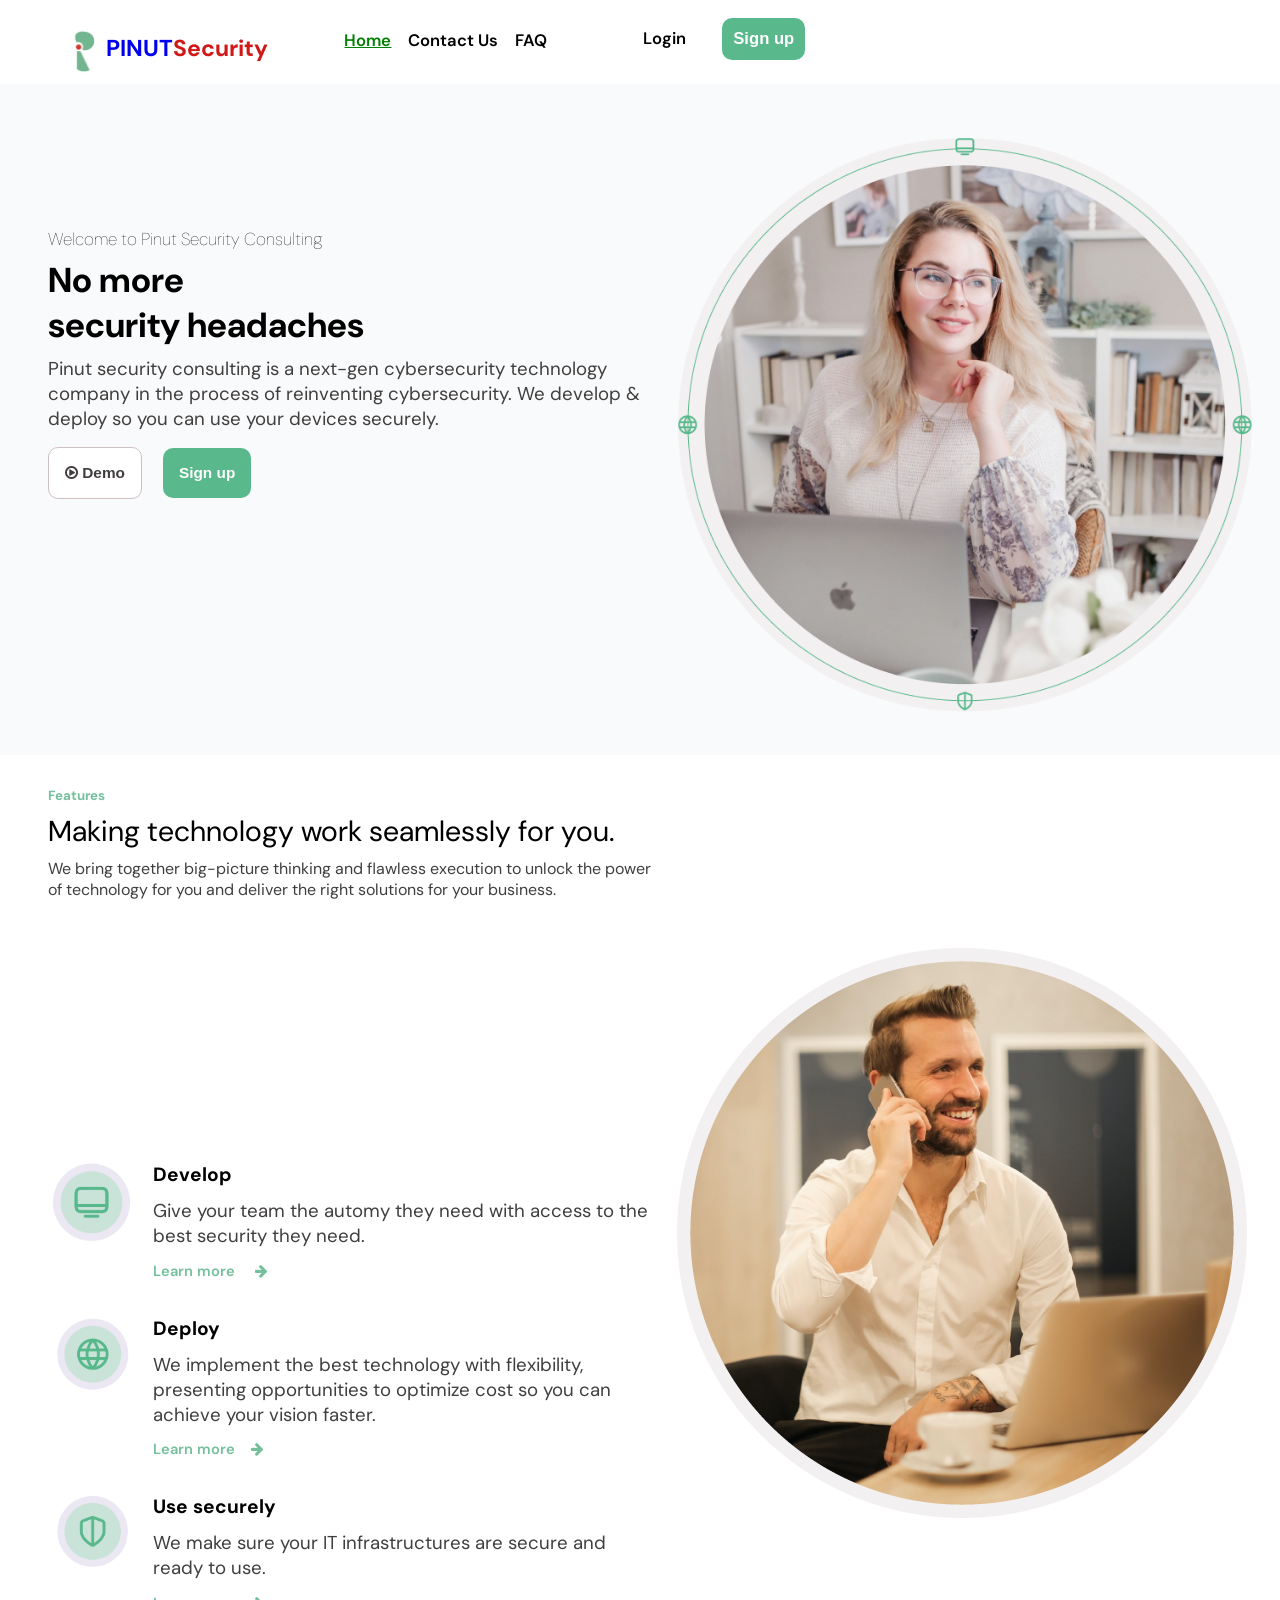
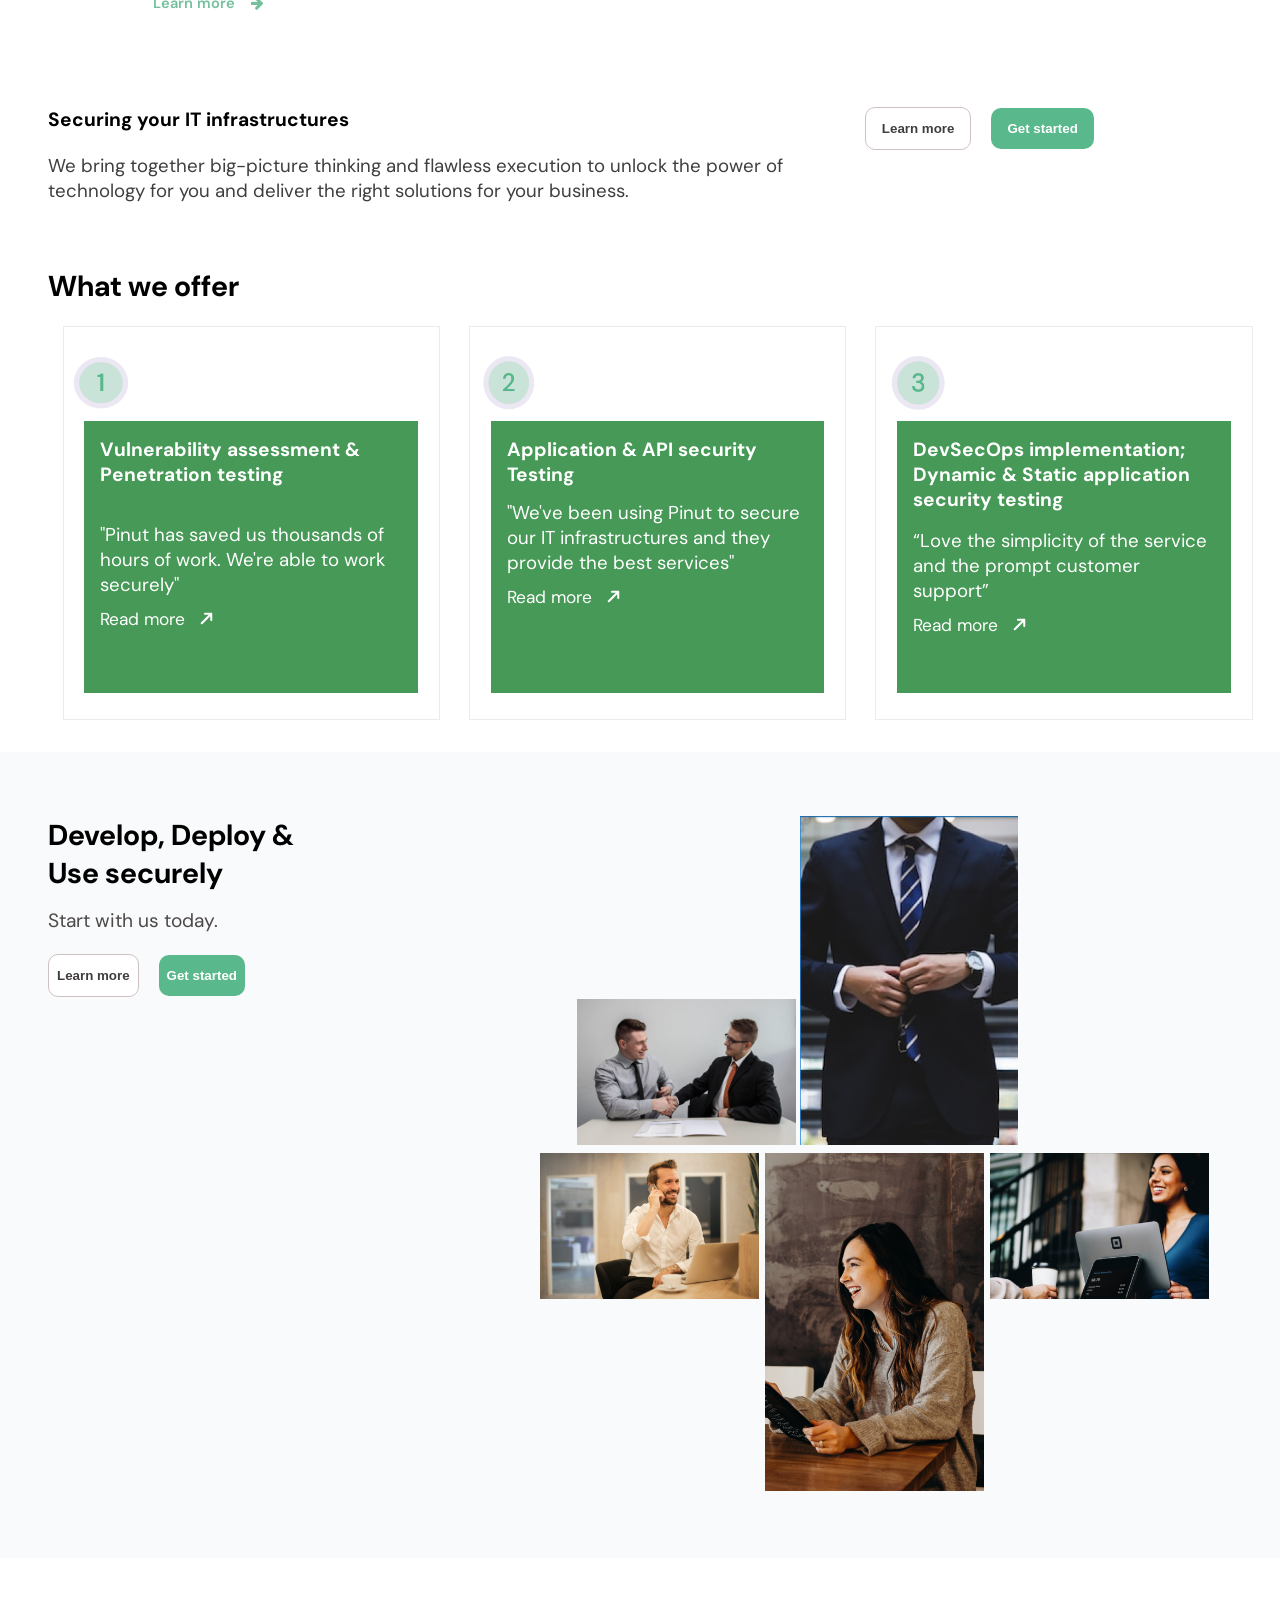
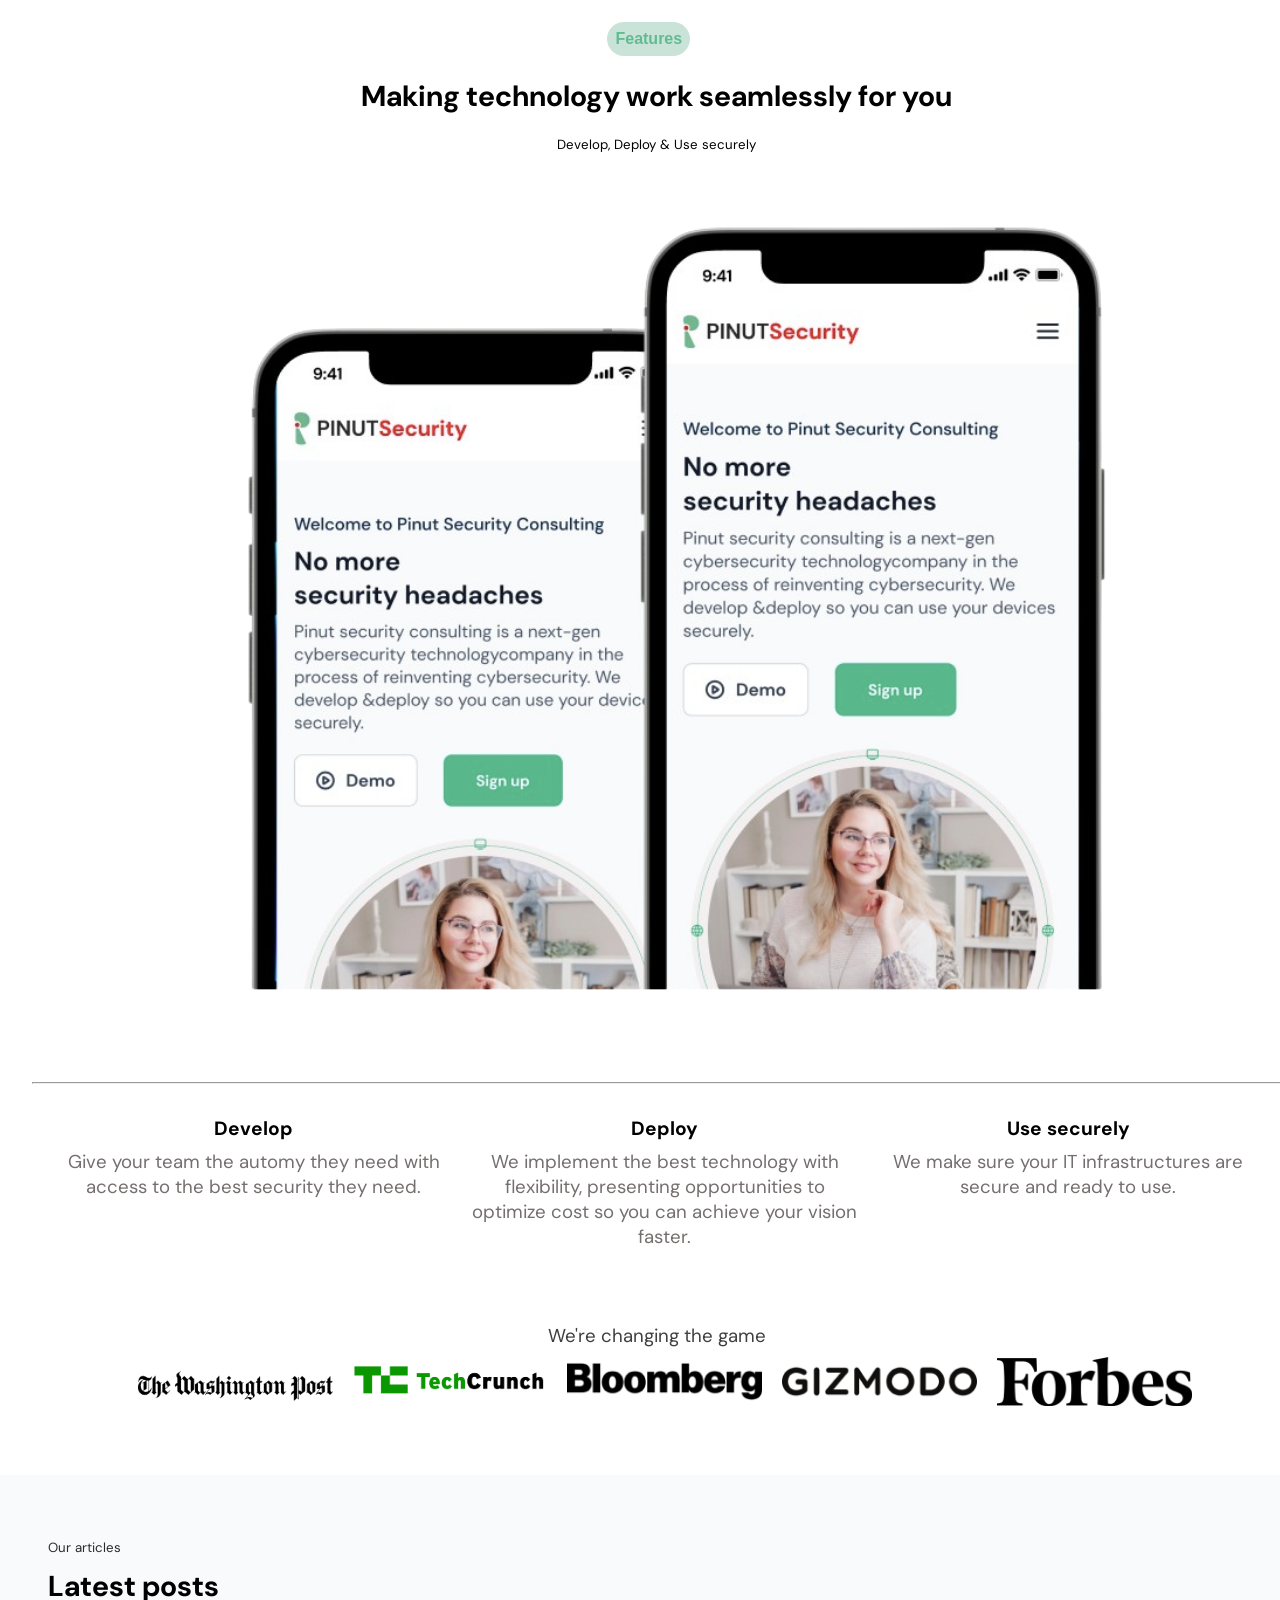
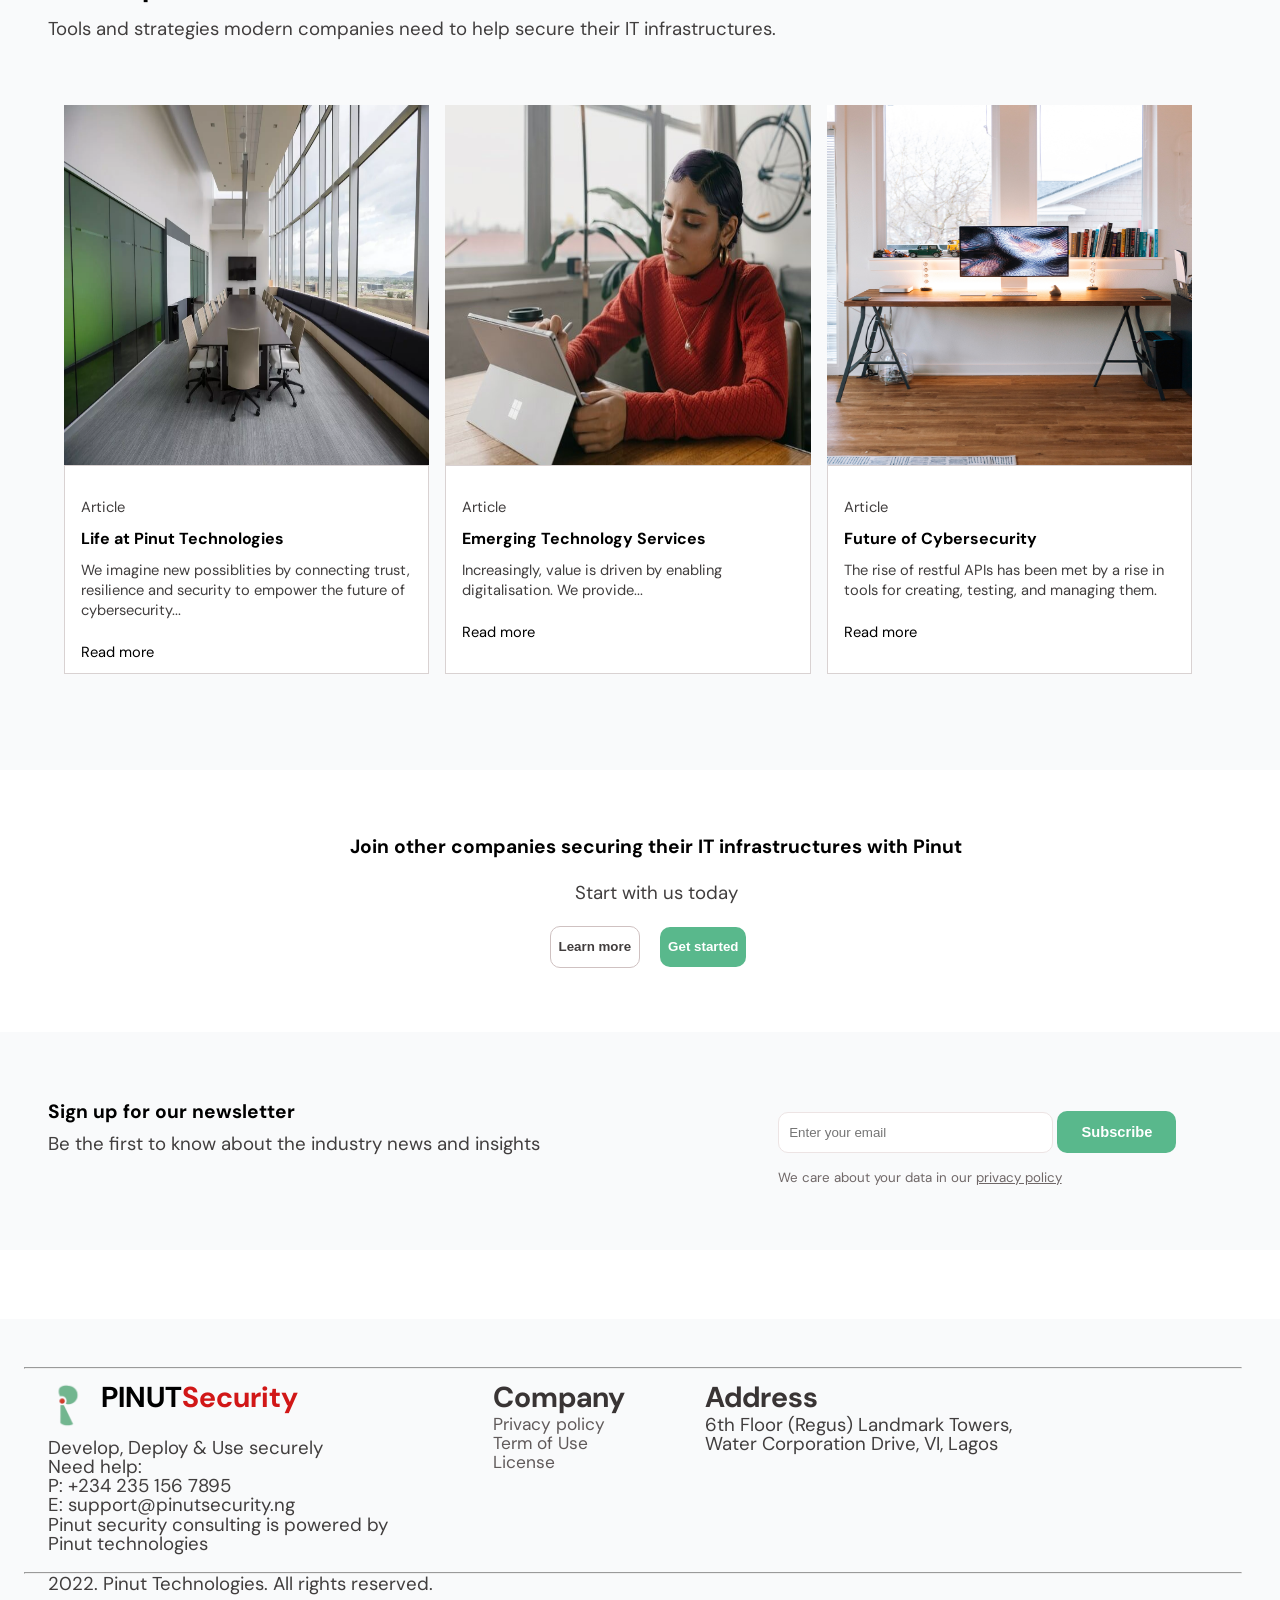
==== commit a796cb8e: "Update index.html" ====
--- a/index.html
+++ b/index.html
@@ -29,28 +29,48 @@
         <img src="./logo.png" alt="logo" id="logo"></i>
 
         <div class="navbar1">
-            <h3>PINUT<span id="red">Security</span></h3>
+            <a href="#home" class="active">
+                <h3>
+                    PINUT<span id="red">Security</span>
+                </h3>
+            </a>
         </div>
 
         <div class="navbar2">
-            <a href="" id="home">Home</a>
-            <a href="">Contact Us</a>
-            <a href="">FAQ</a>
+            <a href="#header" id="home">Home</a>
+            <a href="#footer">Contact Us</a>
+            <a href="#offer">FAQ</a>
         </div>
 
         <div class="navbar3">
-            <a href="">Login</a>
+            <a href="#join">Login</a>
             <button class="colored">Sign up</button>
         </div>
 
         <div class="navbar4">
-            <span class="material-symbols-outlined">
-                menu
-                </span>
-        </div>
-    </div>
-
-    <div class="header">
+            <div class="hamburger">
+
+                <div class="ham">
+                    <a href="javascript:void(0);" class="icon" onclick="myFunction()">
+                        <span class="material-symbols-outlined">
+                            menu
+                        </span>
+                    </a>
+                </div>
+
+                <div id="myLinks">
+                    <a href="#header">Home</a>
+                    <a href="#footer">Contact Us</a>
+                    <a href="#offer">FAQ</a>
+                    <a href="#join">Login</a>
+                    <a href="#join">Sign up</a>
+                </div>
+            </div>
+        </div>
+        
+    </div>
+
+    <div class="header" id="header">
         <div class="col1">
             <div class="head">
                 <h4 class="welcome">Welcome to Pinut Security Consulting</h4>
@@ -165,7 +185,7 @@
         </div>
     </div>
 
-    <div class="offers">
+    <div class="offers" id="offers">
         <h3>What we offer</h3>
         <br>
         <div class="row">
@@ -213,7 +233,7 @@
         </div>
     </div>
 
-    <div class="StartWithUs">
+    <div class="StartWithUs" id="StartWithUs">
         <div class="left">
             <h3>Develop, Deploy & <br> Use securely</h3>
             <h4>Start with us today.</h4>
@@ -226,18 +246,18 @@
         <div class="right">
             <div class="row1">
                 <img src="./collage1.jpeg" alt="photo_collage" id="pic11">
-                <img src="/collage2.png" alt="photo_collage" id="pic12">
+                <img src="./collage2.png" alt="photo_collage" id="pic12">
             </div>
 
             <div class="row2">
                 <img src="./collage3.jpeg" alt="photo_collage" id="pic21">
-                <img src="/collage4.png" alt="photo_collage" id="pic22">
-                <img src="/collage5.png" alt="photo_collage" id="pic23">
-            </div>
-        </div>
-    </div>
-
-    <div class="Mission">
+                <img src="./collage4.png" alt="photo_collage" id="pic22">
+                <img src="./collage5.png" alt="photo_collage" id="pic23">
+            </div>
+        </div>
+    </div>
+
+    <div class="Mission" id="mission">
         <div class="row1">
             <button>Features</button>
             <br>
@@ -318,7 +338,7 @@
             </div>
 
             <div class="outer two">
-                <img src="/image2.jpeg" alt="emerging_tech" />
+                <img src="./image2.jpeg" alt="emerging_tech" />
                 
                 <div class="inner">
                     <p>Article</p>
@@ -334,7 +354,7 @@
             </div>
         
             <div class="outer three">
-                <img src="/image3.jpeg" alt="future" />
+                <img src="./image3.jpeg" alt="future" />
                 
                 <div class="inner">
                     <p>Article</p>
@@ -351,7 +371,7 @@
         </div>
     </div>
 
-    <div class="join">
+    <div class="join" id="join">
         <h4>
         Join other companies securing their IT infrastructures with Pinut
         </h4>
@@ -377,7 +397,7 @@
     </div>
     <br>
 
-    <div class="footer">
+    <div class="footer" id="footer">
         <hr>
         <br>
         <div class="foot">
@@ -385,12 +405,13 @@
             <div class="biz_name">
                 <img src="./logo.png" alt="logo" id="logo"/>
                 <h3>PINUT<span id="red">Security</span></h3>
-            </div>
-
-            <p>
+                <br>
+            </div>
+
+            <p class="up">
                 Develop, Deploy & Use securely
-            <br />
-
+            </p>
+            <p class="down">
                 Need help:<br />
                 P: +234 235 156 7895 <br />
                 E: support@pinutsecurity.ng <br />
@@ -410,7 +431,7 @@
         <div class="address">
             <h3>Address</h3>
             <p>
-              6th Floor (Regus) Landmark Towers, Water Corporation Drive, VI,
+              6th Floor (Regus) Landmark Towers, <br> Water Corporation Drive, VI,
               Lagos
             </p>
         </div>
@@ -419,7 +440,19 @@
 
         <hr />
         <p>2022. Pinut Technologies. All rights reserved.</p>
-    </div>
+    <!-- </div> -->
+
+    <script>
+        function myFunction() {
+          let x = document.getElementById("myLinks");
+          if (x.style.display === "flex") {
+            x.style.display = "none";
+          } else {
+            x.style.display = "flex";
+            x.style.flexDirection = "column";
+          }
+        }
+        </script>
 
   </body>
 </html>
--- a/styles_modified.css
+++ b/styles_modified.css
@@ -294,9 +294,16 @@
 .articles .row1 p{
   margin-bottom: 4rem;
 }
-.articles img{
+.articles .row2 .outer img{
   width: 100%;
   height: 11rem;
+}
+.articles .row2 .outer .inner img{
+  width: 10px;
+  height: 10px;
+}
+.articles .row2 .outer{
+  margin-bottom: 2rem;
 }
 .articles .inner{
   margin-top: -.3rem;
@@ -584,7 +591,7 @@
     margin-top: -.8rem;
   }
   .offers .row .two .inner p{
-    margin-top: 4.3rem;
+    margin-top: -2.2rem;
   }
   .offers .row .three .inner p{
     margin-top: -2rem;
@@ -671,7 +678,7 @@
 }
 
 
-@media only screen and (min-width: 1240px) {
+@media only screen and (min-width: 1440px) {
   p{
     font-size: 18pt;
   }
@@ -691,17 +698,27 @@
     margin-top: 1.5rem;
   }
   .navbar3{
-    margin-left: 25rem;
+    margin-left: 15rem;
   }
   .header{
     font-size: 150%;
   }
+  .header .col2{
+    width: 50%;
+
+  }
   .Features{
     font-size: 120%;
   }
   .feature .col1 p{
     font-size: 18pt;
   }
+  .feature .col2 img{
+    width: 100%;
+  }
+  .Features .develop{
+    margin-top: -29rem;
+  }
   .Features .develop a, .Features .deploy a, .Features .securely a{
     font-size: 18pt;
   }
@@ -714,39 +731,85 @@
   .offers{
     font-size: 150%;
   }
+  .offers .row .outer{
+    height: 25rem;
+  }
+  .offers .row .outer .inner{
+    height: 18rem;
+  }
   .offers .row .one .inner p{
-    margin-top: 5.8rem;
+    margin-top: 4.8rem;
   }
   .offers .row .two .inner p{
-    margin-top: 5.5rem;
+    margin-top: 6.8rem;
+  }
+  .offers .row .outer .inner a{
+    font-weight: 600;
   }
   .StartWithUs{
-    font-size: 150%;
+    font-size: 130%;
   }
   .StartWithUs .left{
-    width: 50%;
+    width: 40%;
+    margin-top: 5rem;
+    font-size: 120%;
+  }
+  .StartWithUs button{
+    font-size: 80%;
   }
   .StartWithUs .right{
-    width: 50%;
+    width: 60%;
+  }
+  .Mission h5{
+    font-size: 130%;
   }
   .Mission .row1 img{
     width: 60%;
   }
   .articles{
-    font-size: 150%;
+    font-size: 100%;
+  }
+  .articles .row2 .inner p{
+    font-size: 90%;
   }
   .articles .row2 .inner a{
-    font-size: 80%;
+    font-size: 90%;
+  }
+  .articles .row2 .two .inner a{
+    font-size: 90%;
+  }
+  .articles .row2 .two .inner .ppp{
+    margin-bottom: 1.1rem;
   }
   .join, .newsLetter{
     font-size: 150%;
   }
-  button{
-    font-size: 150%;
+  .join button{
+    font-size: 80%;
   }
   .footer{
-    font-size: 120%;
-  }
+    font-size: 70%;
+    line-height: 200%;
+  }
+  .foot .box1 p{
+    font-size: 13pt;
+  }
+  .company{
+    margin-left: 19rem;
+  }
+  .company a{
+    font-size: 14pt;
+  }
+  .address{
+    margin-left: 14rem;
+  }
+  .address p{
+    font-size: 12pt;
+  }
+  .footer p{
+    font-size: 14pt;
+  }
+
 
 }
 
@@ -760,7 +823,9 @@
     color: white;
   }
   .company a, .inner a{
-    background-color: black;
     color: white;
   }
-  }+  .foot h3{
+    color: white;
+  }
+  }
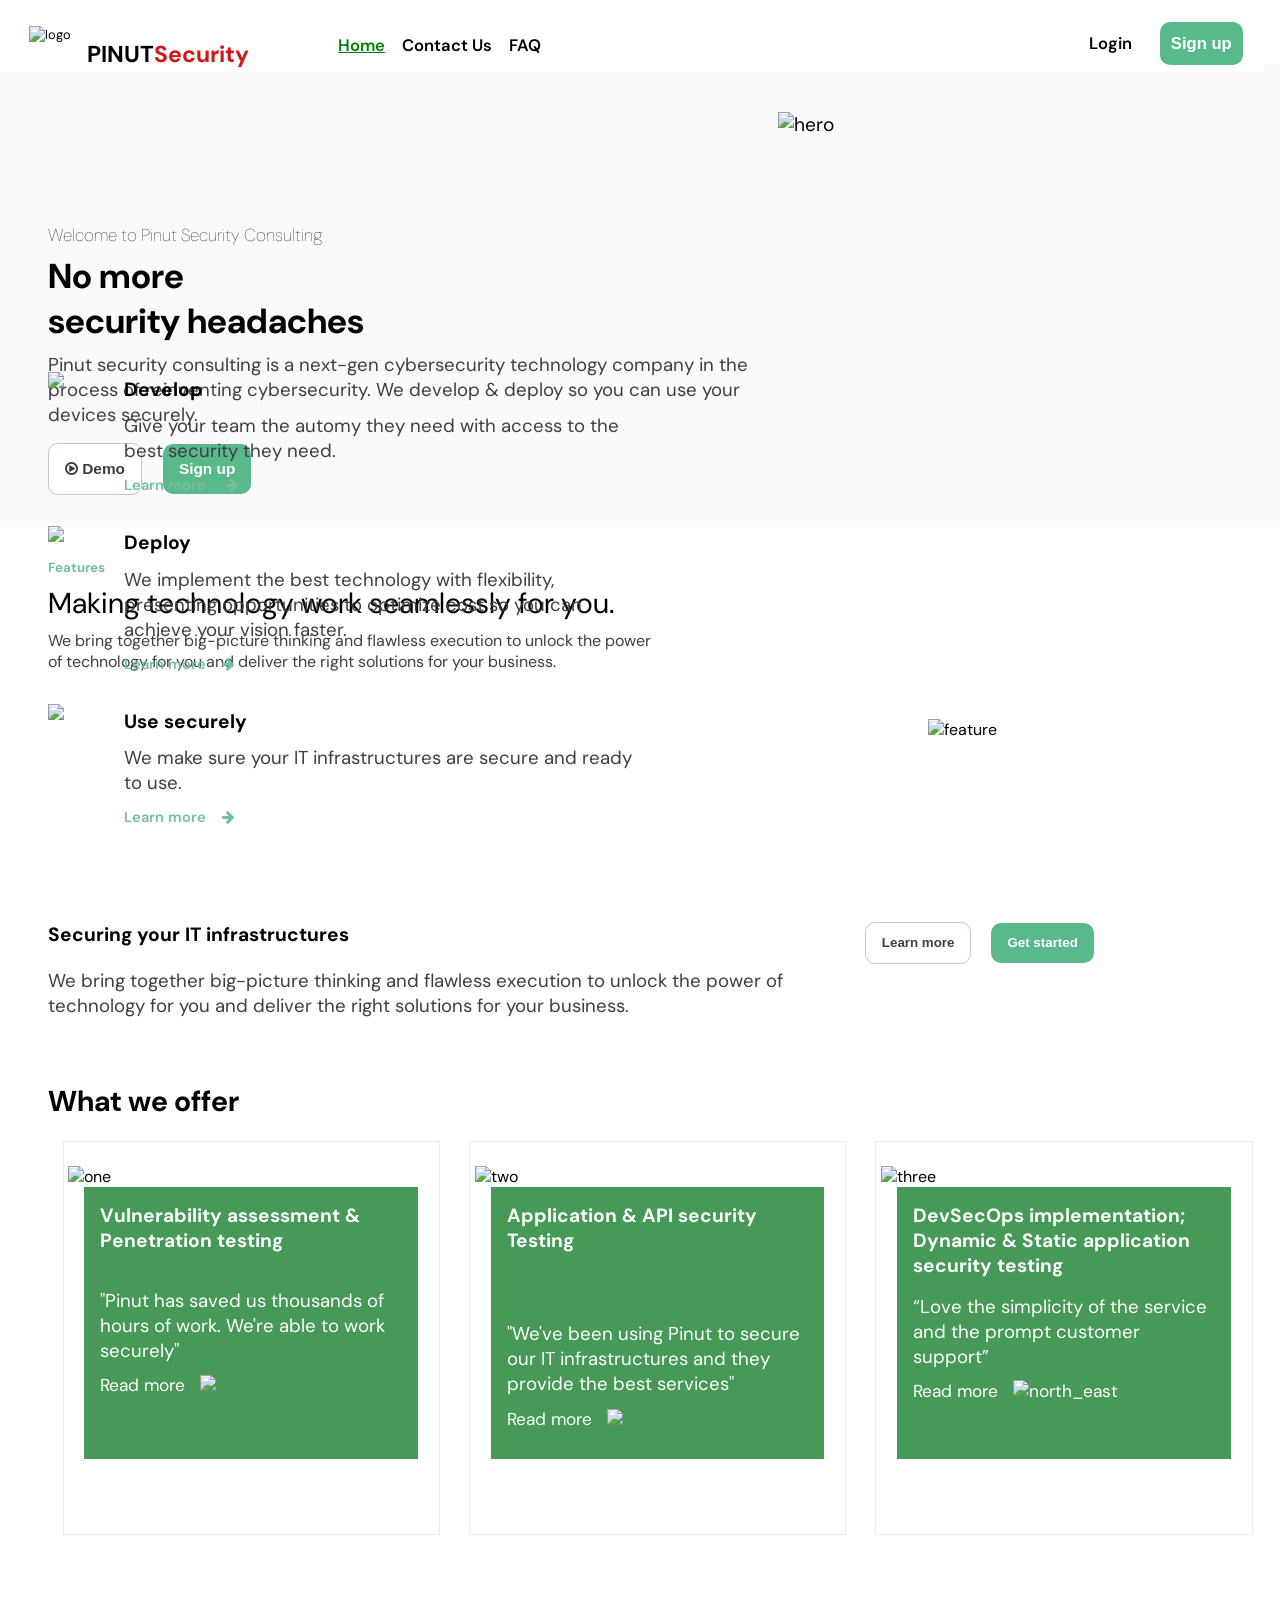
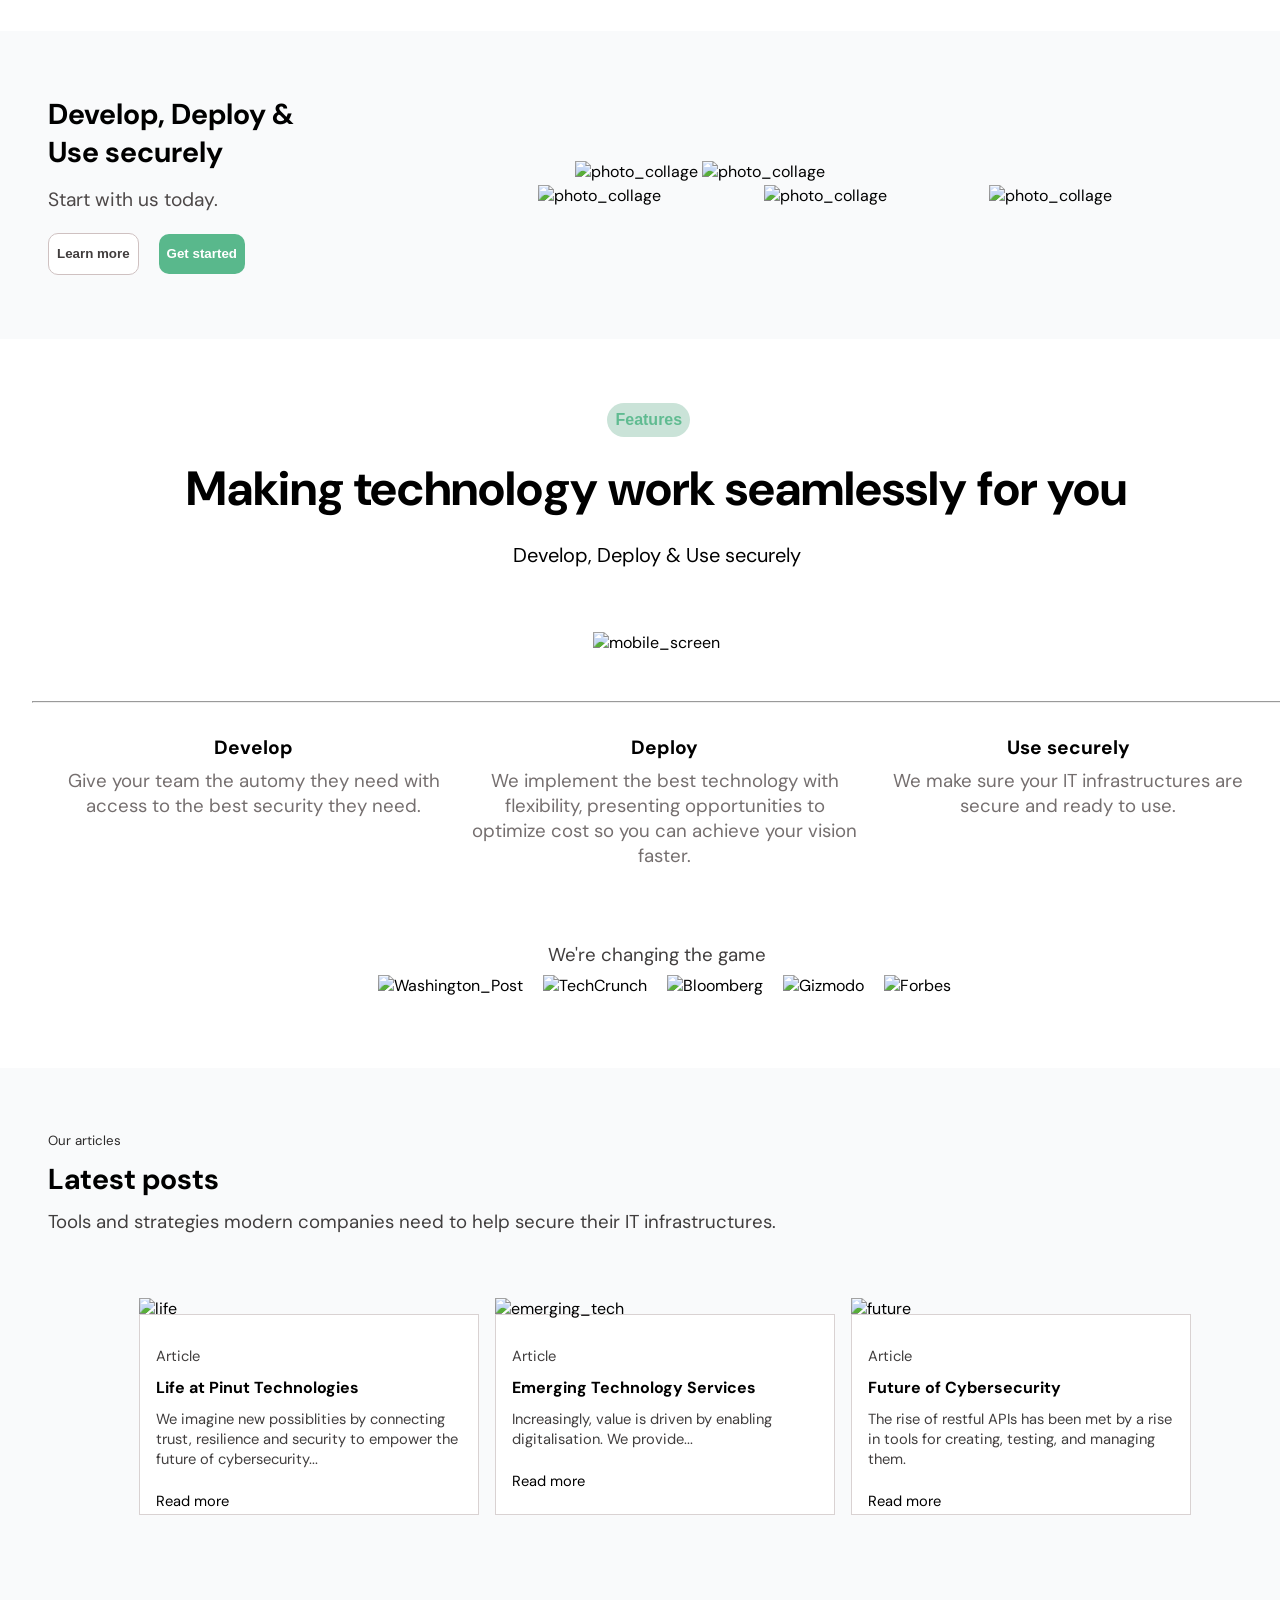
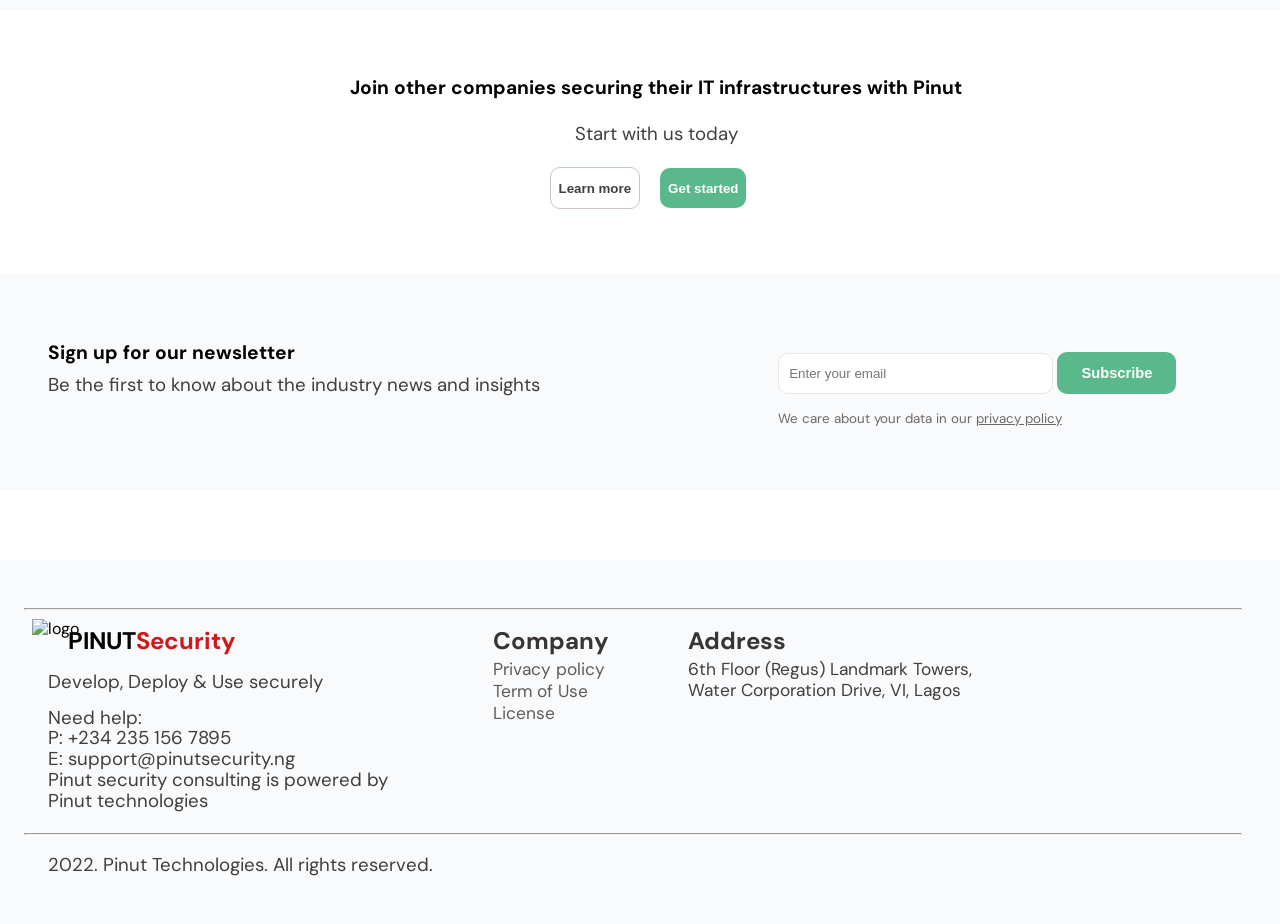
==== commit 72e26035: "Update index.html" ====
--- a/index.html
+++ b/index.html
@@ -5,7 +5,7 @@
     <meta http-equiv="X-UA-Compatible" content="IE=edge" />
     <meta name="viewport" content="width=device-width, initial-scale=1.0" />
 
-    <link rel="icon" type="image/x-icon" href="./logo.png">
+    <link rel="icon" type="image/x-icon" href="/images/logo.png">
 
     <link 
         rel="stylesheet" 
@@ -26,7 +26,7 @@
 
   <body>
     <div class="navbar">
-        <img src="./logo.png" alt="logo" id="logo"></i>
+        <img src="./images/logo.png" alt="logo" id="logo"></i>
 
         <div class="navbar1">
             <a href="#home" class="active">
@@ -90,7 +90,7 @@
         </div>
     
         <div class="col2">
-            <img src="./feature_image2.png" alt="hero" id="hero"/>
+            <img src="./images/feature_image2.png" alt="hero" id="hero"/>
         </div>
     </div>
 
@@ -108,13 +108,13 @@
         
 
             <div class="col2">
-                <img src="./feature_image3.png" alt="feature" id="featureImg">
+                <img src="./images/feature_image3.png" alt="feature" id="featureImg">
             </div>
         </div>
         
         <div class="develop">
             <div class="left">
-                <img src="./develop_icon.png" class="feature_icon"></img>
+                <img src="./images/develop_icon.png" class="feature_icon"></img>
             </div>
 
             <div class="right">
@@ -133,7 +133,7 @@
 
         <div class="deploy">
             <div class="left">
-                <img src="./deploy_icon.png" class="feature_icon">
+                <img src="./images/deploy_icon.png" class="feature_icon">
             </div>
 
             <div class="right">
@@ -151,7 +151,7 @@
 
         <div class="securely">
             <div class="left">
-                <img src="./securely_icon.png" class="feature_icon">
+                <img src="./images/securely_icon.png" class="feature_icon">
             </div>
 
             <div class="right">
@@ -190,7 +190,7 @@
         <br>
         <div class="row">
             <div class="outer one">
-                <img src="./no_1.png" alt="one" class="icon">
+                <img src="./images/no_1.png" alt="one" class="icon">
 
                 <div class="inner">
                     <h4>Vulnerability assessment & Penetration testing</h4>
@@ -200,33 +200,33 @@
                     securely"
                     </p>
 
-                    <a href="">Read more &nbsp;&nbsp;<img src="./arrow_ne.png"></img>
+                    <a href="">Read more &nbsp;&nbsp;<img src="./images/arrow_ne.png"></img>
                     </a>
                 </div>
             </div>
 
             <div class="outer two">
-                <img src="./no_2.png" alt="two" class="icon">
+                <img src="./images/no_2.png" alt="two" class="icon">
 
                 <div class="inner">
                     <h4>Application & API security Testing</h4>
                     <p>
                     "We've been using Pinut to secure our IT infrastructures and they provide the best services"
                     </p>
-                    <a href="">Read more &nbsp;&nbsp;<img src="./arrow_ne.png"></img>
+                    <a href="">Read more &nbsp;&nbsp;<img src="./images/arrow_ne.png"></img>
                     </a>
                 </div>
             </div>
 
             <div class="outer three">
-                <img src="./no_3.png" alt="three" class="icon">
+                <img src="./images/no_3.png" alt="three" class="icon">
 
                 <div class="inner">
                     <h4>DevSecOps implementation; Dynamic & Static application security testing</h4>
                     <p>
                         “Love the simplicity of the service and the prompt customer support”
                     </p>
-                    <a href="">Read more &nbsp;&nbsp;<img src="./arrow_ne.png" alt="north_east"></img>
+                    <a href="">Read more &nbsp;&nbsp;<img src="./images/arrow_ne.png" alt="north_east"></img>
                     </a>
                 </div>
             </div>
@@ -245,14 +245,14 @@
 
         <div class="right">
             <div class="row1">
-                <img src="./collage1.jpeg" alt="photo_collage" id="pic11">
-                <img src="./collage2.png" alt="photo_collage" id="pic12">
+                <img src="./images/collage1.jpeg" alt="photo_collage" id="pic11">
+                <img src="/images/collage2.png" alt="photo_collage" id="pic12">
             </div>
 
             <div class="row2">
-                <img src="./collage3.jpeg" alt="photo_collage" id="pic21">
-                <img src="./collage4.png" alt="photo_collage" id="pic22">
-                <img src="./collage5.png" alt="photo_collage" id="pic23">
+                <img src="./images/collage3.jpeg" alt="photo_collage" id="pic21">
+                <img src="/images/collage4.png" alt="photo_collage" id="pic22">
+                <img src="/images/collage5.png" alt="photo_collage" id="pic23">
             </div>
         </div>
     </div>
@@ -267,7 +267,7 @@
             <br>
             <h5>Develop, Deploy & Use securely</h5>
 
-          <img src="./mobile.png" alt="mobile_screen" />
+          <img src="./images/mobile.png" alt="mobile_screen" />
         </div>
 
         <hr>
@@ -302,11 +302,11 @@
 
         <div class="row3">
             <p>We're changing the game</p>
-            <img src="./Washingtonp.png" alt="Washington_Post" />
-            <img src="./TechCrunch.png" alt="TechCrunch">
-            <img src="./Bloomberg.png" alt="Bloomberg">
-            <img src="./Gizmodo.png" alt="Gizmodo">
-            <img src="./Forbes.png" alt="Forbes">
+            <img src="./images/Washingtonp.png" alt="Washington_Post" id="washington" />
+            <img src="./images/TechCrunch.png" alt="TechCrunch">
+            <img src="/images/Bloomberg.png" alt="Bloomberg">
+            <img src="/images/Gizmodo.png" alt="Gizmodo">
+            <img src="/images/Forbes.png" alt="Forbes">
           </div>
     </div>
 
@@ -322,23 +322,23 @@
 
         <div class="row2">
             <div class="outer one">
-                <img src="./image1.jpeg" alt="life" />
+                <img src="/images/image1.jpeg" alt="life" />
 
                 <div class="inner">
                     <p>Article</p>
                     <h3>Life at Pinut Technologies</h3>
-                    <p>
+                    <p class="oneP">
                     We imagine new possiblities by connecting trust, resilience and
                     security to empower the future of cybersecurity...
                     </p>
                     <br>
-                    <a href="">Read more &nbsp;&nbsp;<img src="./arrow_ne.png"></img>
+                    <a href="" class="read">Read more &nbsp;&nbsp;<img src="./images/arrow_ne.png"></img>
                     </a>
                 </div>
             </div>
 
             <div class="outer two">
-                <img src="./image2.jpeg" alt="emerging_tech" />
+                <img src="/images/image2.jpeg" alt="emerging_tech" />
                 
                 <div class="inner">
                     <p>Article</p>
@@ -348,13 +348,13 @@
                     provide...
                     </p>
                     <br>
-                    <a href="">Read more &nbsp;&nbsp;<img src="./arrow_ne.png"></img>
+                    <a href="">Read more &nbsp;&nbsp;<img src="./images/arrow_ne.png"></img>
                     </a>
                 </div>
             </div>
         
             <div class="outer three">
-                <img src="./image3.jpeg" alt="future" />
+                <img src="/images/image3.jpeg" alt="future" />
                 
                 <div class="inner">
                     <p>Article</p>
@@ -363,7 +363,7 @@
                         The rise of restful APIs has been met by a rise in tools for creating, testing, and managing them.
                     </p>
                     <br>
-                    <a href="">Read more &nbsp;&nbsp;<img src="./arrow_ne.png"></img>
+                    <a href="">Read more &nbsp;&nbsp;<img src="./images/arrow_ne.png"></img>
                     </a>
                 </div>
             </div>
@@ -403,7 +403,7 @@
         <div class="foot">
         <div class="box1">
             <div class="biz_name">
-                <img src="./logo.png" alt="logo" id="logo"/>
+                <img src="./images/logo.png" alt="logo" id="logo"/>
                 <h3>PINUT<span id="red">Security</span></h3>
                 <br>
             </div>
@@ -439,8 +439,9 @@
         <br>
 
         <hr />
+        <br>
         <p>2022. Pinut Technologies. All rights reserved.</p>
-    <!-- </div> -->
+    
 
     <script>
         function myFunction() {
--- a/styles_modified.css
+++ b/styles_modified.css
@@ -8,6 +8,7 @@
 html, body {
   max-width: 100%;
   overflow-x: hidden;
+  scroll-behavior: smooth;
 }
 
 
@@ -15,7 +16,11 @@
   font-family: DM Sans;
   -webkit-font-smoothing: antialiased;
   -moz-osx-font-smoothing: grayscale;
-  max-width:100vw;
+  max-width: 1440px;;
+}
+
+*{
+  max-width: 1440px;
 }
 
 button{
@@ -62,17 +67,52 @@
   padding-top: 2%;
   font-weight: bolder;
 }
+.navbar1 a{
+  color:black;
+}
 .navbar2, .navbar3{
   display: none;
 }
 #red{
   color: rgb(209, 23, 23);
 }
-.navbar4{
-  padding-top: 2%;
+
+/* Hamburger */
+.navbar4 a {
+  color: rgb(37, 19, 19);
+  width: 100vw;
+  text-decoration: none;
+  font-size: 14pt;
+}
+.hamburger .ham{
   position: absolute;
-  right: 6%;
-}
+  top: 1.0rem;
+  right: 2.7rem;
+}
+.hamburger  #myLinks {
+  display: none;
+  position:relative;
+  margin: 2rem 0 auto -13rem;
+  padding: 10px 3.2rem;
+  width: 100%;
+  font-weight: 600;
+}
+.hamburger #myLinks a{
+  padding-top: .7rem;
+  padding-left: .8rem;
+  padding-bottom: .3rem;
+}
+#myLinks a:hover {
+  background-color: rgb(89,184,140);
+  color: white;
+}
+ .ham .icon{
+  display: block;
+  position: absolute;
+  height: fit-content;
+  width: fit-content;
+}
+
 
 
 /* header */
@@ -275,7 +315,9 @@
   color: rgb(117, 111, 111);
 }
 .Mission .row3 img{
-  width: 80%;
+  width: 200px;
+  height: 50px;
+  padding: .5rem 0;
 }
 
 
@@ -295,7 +337,7 @@
   margin-bottom: 4rem;
 }
 .articles .row2 .outer img{
-  width: 100%;
+  width:100%;
   height: 11rem;
 }
 .articles .row2 .outer .inner img{
@@ -310,7 +352,7 @@
   border: 1px solid rgb(217, 210, 210);
   padding: 1.9rem 1rem .5rem;
   background-color: white;
-  height: 10rem;
+  height: fit-content;
 }
 .articles .inner p{
   font-size: 11pt;
@@ -360,7 +402,7 @@
 .footer{
   background-color:  rgb(249,250,251);
   padding: 3rem 1rem;
-  line-height: 120%;
+  line-height: 20.83px;
   margin-top: 3rem;
 }
 .footer hr{
@@ -373,8 +415,14 @@
   margin-bottom: .5rem;
 }
 .footer .box1 .biz_name img{
-  margin:  -.5rem 0 0 -1rem;
-  height: 50px;
+  margin:  -.7rem 0 0 -1rem;
+  height: 45px;
+}
+.biz_name h3{
+  margin-left: -.7rem;
+}
+.up{
+  margin-bottom: .9rem;
 }
 .company{
   color: rgb(57, 52, 52);
@@ -382,6 +430,7 @@
 .company a{
   color: rgb(96, 90, 90);
   font-size: 13pt;
+  line-height: 21px;
 }
 .address{
   color: rgb(57, 52, 52);
@@ -389,9 +438,30 @@
 .address h3{
   margin-bottom: .5rem;
 }
+.address p{
+  font-size: 13pt;
+}
 
 
 /* Media responsiveness */
+@media only screen and (min-width: 375px) {
+  .articles .row2 {
+    display: flex;
+    flex-direction: column;
+    align-items: center;
+  }
+  .articles .row2 .outer{
+    max-width: 340px;
+    justify-content: center;
+    justify-items: center;
+    align-items: center;
+  }
+  .articles .row2 .outer img{
+    width: cover;
+  }
+}
+
+
 @media only screen and (min-width: 600px) {
   h4{
     font-size: 120%;
@@ -404,11 +474,19 @@
     font-size: 14pt;
   }
   .navbar img{
-    padding-top: 1%;
+    padding-top: .6rem;
+    height: 45px;
   }
   .navbar1{
     margin-left: -2%;
   }
+  .navbar4 .hamburger .ham .icon{
+    margin-top: .6rem;
+  }
+  .hamburger #myLinks{
+    margin-left: -17rem;
+    padding-top: 1.5rem;
+  }
   .offers .inner p{
     font-size: 14pt;
   }
@@ -417,6 +495,9 @@
   }
   .company h3{
     margin-bottom: .5rem;
+  }
+  .footer h3{
+    font-size: 18pt;
   }
 }
 
@@ -440,6 +521,9 @@
   .navbar1{
     margin-left: -1%;
   }
+  .hamburger #myLinks{
+    margin-left: -17rem;
+  }
   .btn button{
     width: 25%;
     padding: 1rem;
@@ -451,13 +535,23 @@
     width: 46%;
   }
   .offers .three{
-    margin-top: 23rem;
+    clear: both;
   }
   .Mission .row2{
     display: block;
   }
   .StartWithUs{
     clear: both;
+  }
+  .StartWithUs .right{
+    width: 80%;
+    justify-content: center;
+    align-items: center;
+    justify-items: center;
+    margin: auto;
+  }
+  .articles .row2{
+    display:list-item;
   }
   .Mission .row2 .box1, .Mission .row2 .box2, .Mission .row2 .box3{
     width: 47%;
@@ -495,13 +589,22 @@
   .navbar img{
     width: 70px;
     height: 50px;
+    margin-left: -1.2rem;
   }
   .navbar{
+    width: 95vw;
     font-size: 80%;
+    background-color: white;
+    z-index: 1000;
+    position:fixed;
+    height: 3.5rem;
+  }
+  .navbar1{
+    margin-top: .4rem;
   }
   .navbar2{
     display: block;
-    margin: 1.3rem 0 auto 4rem;
+    margin: 1.6rem 0 auto 4.8rem;
     font-size: 130%;
     font-weight: 600;
   }
@@ -515,13 +618,15 @@
   }
   .navbar3{
     display: block;
-    margin: .6rem 0 auto 6rem;
+    position: absolute;
+    right: .4%;
+    margin-top: .9rem;
     font-size: 130%;
     font-weight: 600;
   }
   .navbar3 a{
     color: black;
-    margin-right: 2rem;
+    margin-right: 1.5rem;
   }
   .navbar3 button{
     padding: .7rem;
@@ -531,12 +636,13 @@
     display: none;
   }
   .header{
+    margin-top: 4rem;
     display: flex;
     font-size: larger;
   }
   .header .col1{
     width: 60%;
-    margin-top: 7rem;
+    margin-top: 8rem;
     padding: 0%;
   }
   .welcome{
@@ -561,6 +667,9 @@
   }
   .develop, .deploy, .securely{
     width: 50%;
+  }
+  .develop .left, .deploy .left, .securely .left{
+    max-width: 60px;
   }
   .develop{
     margin-top: -23rem;
@@ -591,12 +700,13 @@
     margin-top: -.8rem;
   }
   .offers .row .two .inner p{
-    margin-top: -2.2rem;
+    margin-top: 4.3rem;
   }
   .offers .row .three .inner p{
     margin-top: -2rem;
   }
   .StartWithUs{
+    margin-top: 4rem;
     display: flex;
   }
   .StartWithUs .left{
@@ -605,6 +715,16 @@
   .StartWithUs .right{
     width: 60%;
   }
+  .Mission .row1 h3{
+    font-size: 48px;
+    line-height: 62.5px;
+  }
+  .Mission .row1 h5{
+    font-family: DM Sans;
+    font-size: 20px;
+    font-weight: 400;
+    line-height: 26px;
+  } 
   .Mission .row2{
     display: flex;
     clear: both;
@@ -621,27 +741,23 @@
   .Mission .row3{
     margin-top: auto;
     width: 100%;
+    padding-right: 63px;
   } 
-  .Mission .row3 img{
-    width: 16%;
-  }
   .articles .row2{
     display: flex;
+    flex-direction: row;
+    justify-content: center;
   }
   .articles .row2 .outer{
     width: 30%;
     margin-left: 1rem;
   }
   .articles .row2 .outer .inner{
-    height: 10.5rem;
+    height: 10rem;
   }
   .articles .row2 .one .inner a{
-    margin-top: -1rem;
-  }
-  .articles .row2 .two .inner a{
-    margin-top: 1.5rem;
-  }
-
+    margin-top: -4.6rem;
+  }
   .newsLetter{
     display: flex;
   }
@@ -679,6 +795,11 @@
 
 
 @media only screen and (min-width: 1440px) {
+  *{
+    max-width: 1900px;
+    /* display: flex; */
+    justify-content: center;
+  }
   p{
     font-size: 18pt;
   }
@@ -688,14 +809,22 @@
   .navbar img{
     height: 60px;
     width: 80px;
-    margin-top: -.4rem;
+    position: absolute;
+    left: 3.5%;
+    /* margin-top: -.4rem;
+    margin-left: -21.1rem; */
   }
   .navbar1{
-    margin-top: -.4rem;
+    position: absolute;
+    left: 6.5%;
   }
   .navbar2{
-    margin-left: 10rem;
+    position: absolute;
+    left: 35%;
     margin-top: 1.5rem;
+  }
+  .navbar2 a{
+    padding-right: 2rem;
   }
   .navbar3{
     margin-left: 15rem;
@@ -809,8 +938,6 @@
   .footer p{
     font-size: 14pt;
   }
-
-
 }
 
 
@@ -819,10 +946,10 @@
     background-color: black;
     color: white;
   }
-  p{
+  .articles .row1 h5, p{
     color: white;
   }
-  .company a, .inner a{
+  .company a, .inner a,.Mission .row3 img{
     color: white;
   }
   .foot h3{
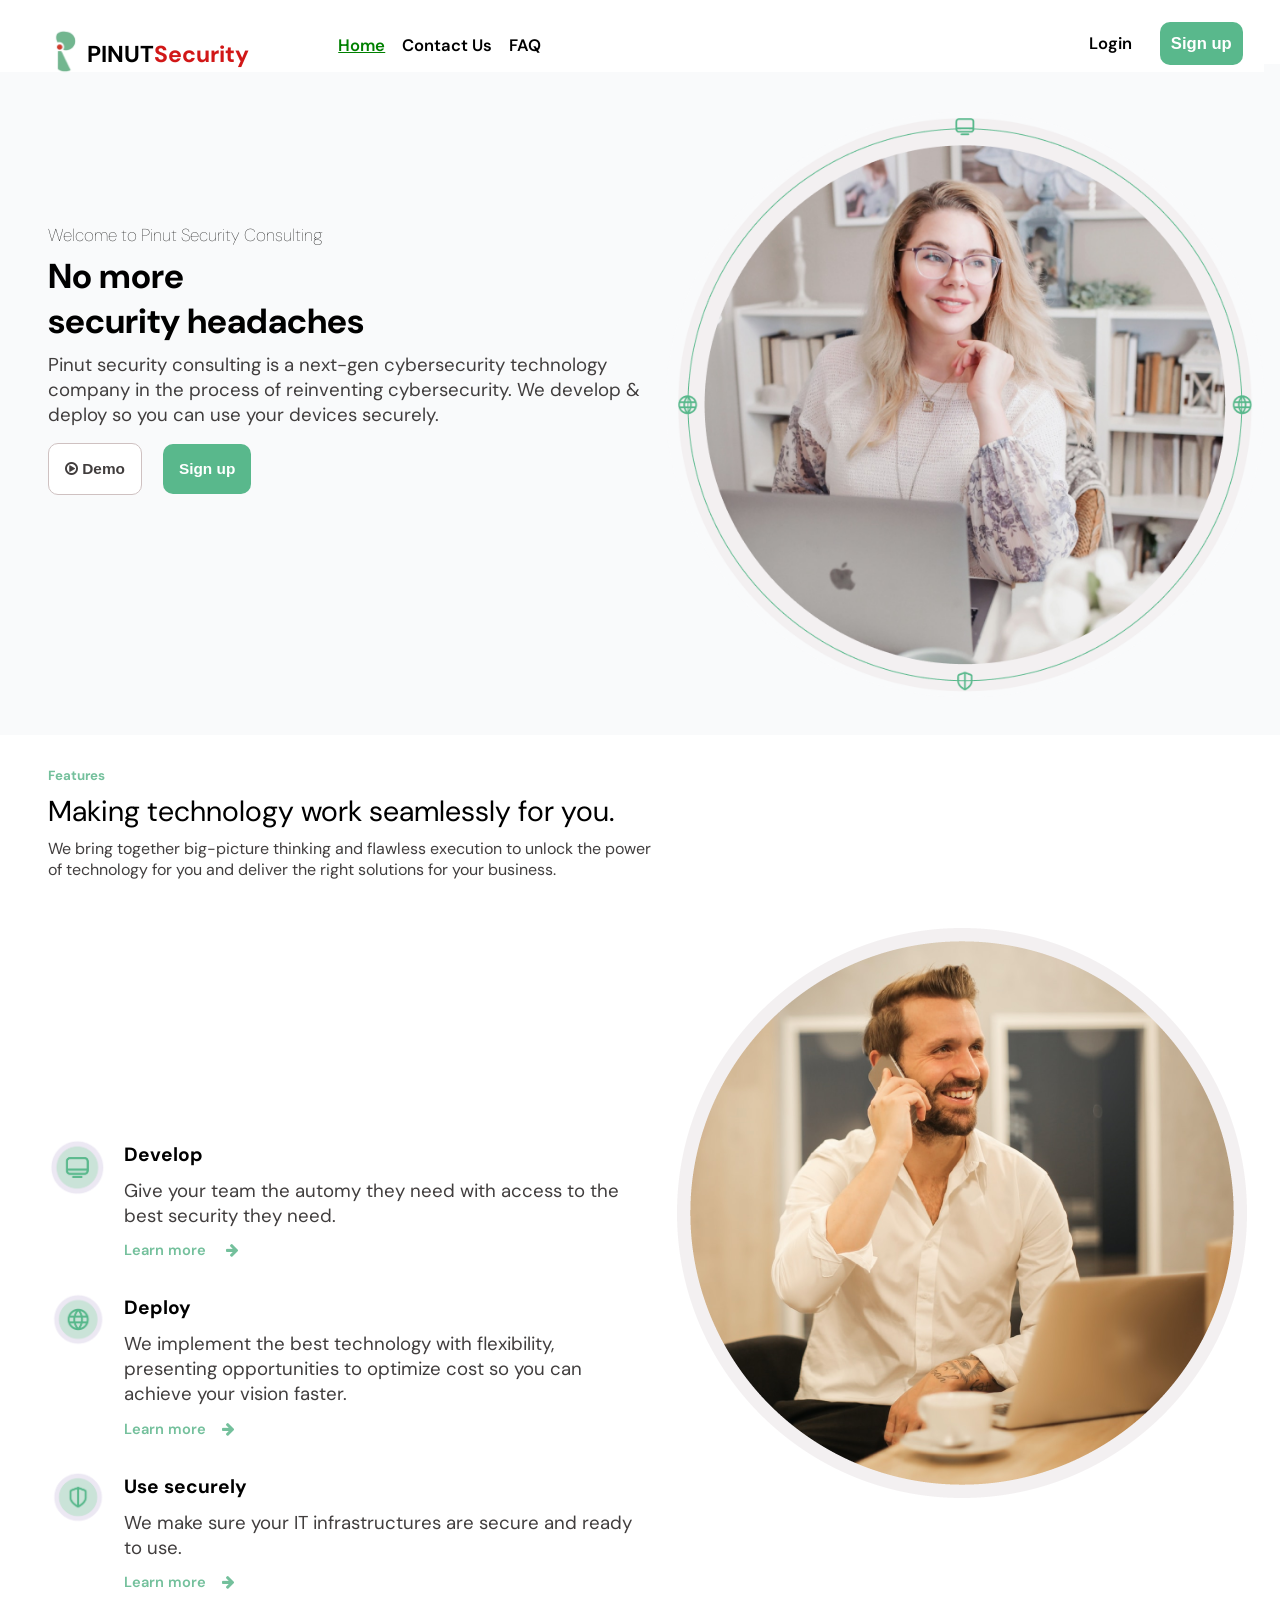
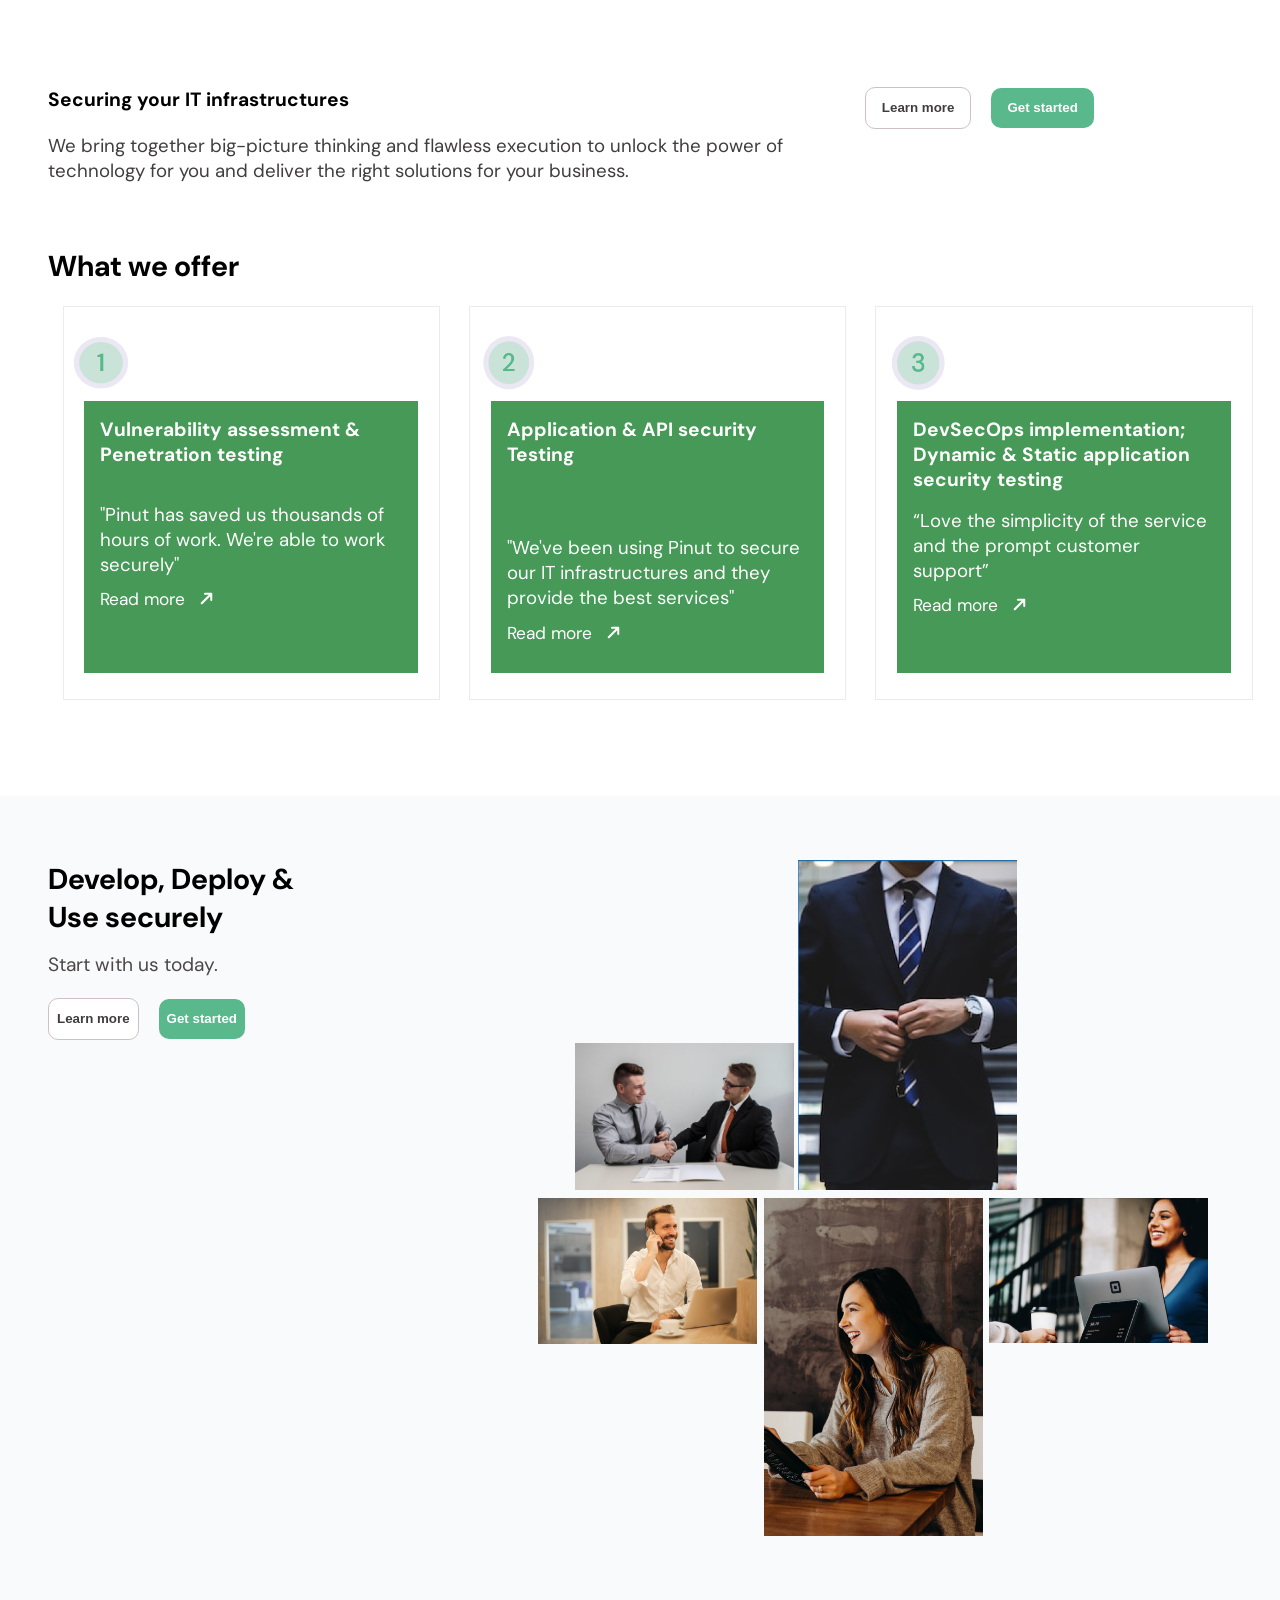
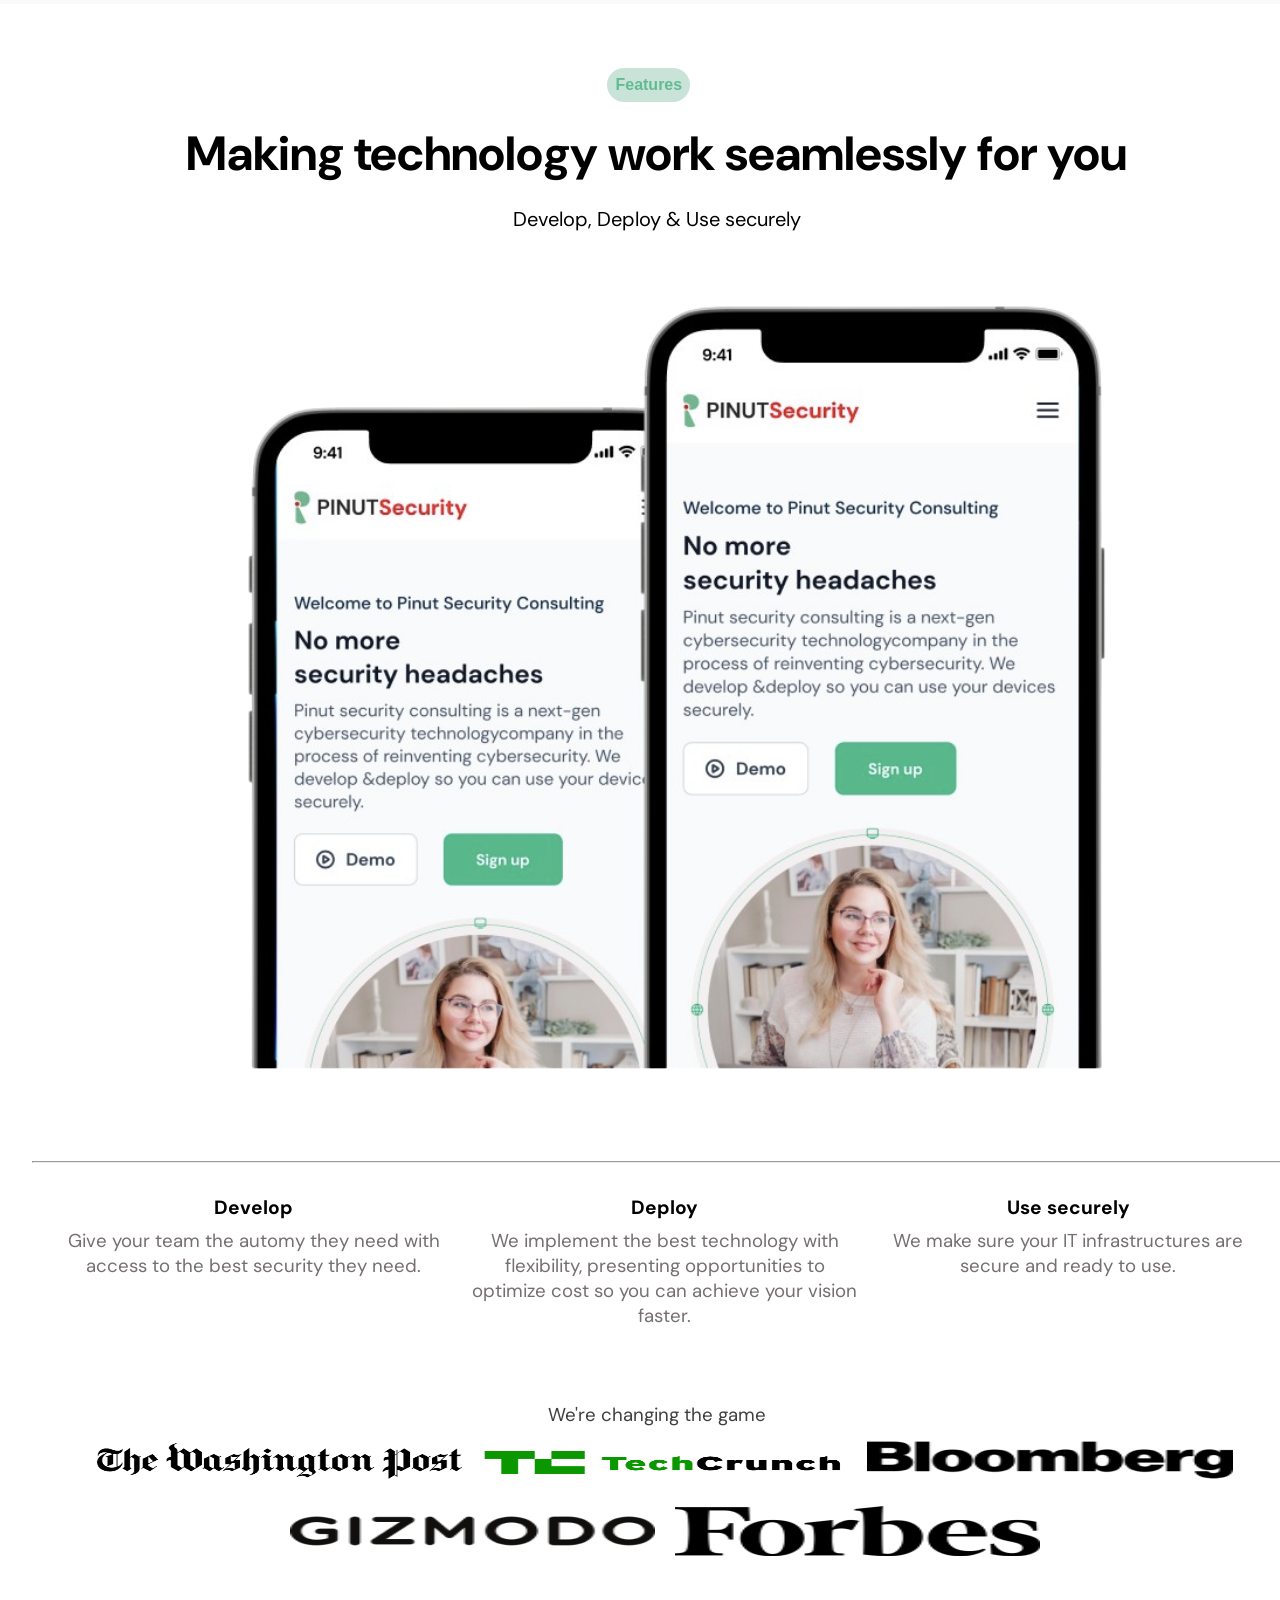
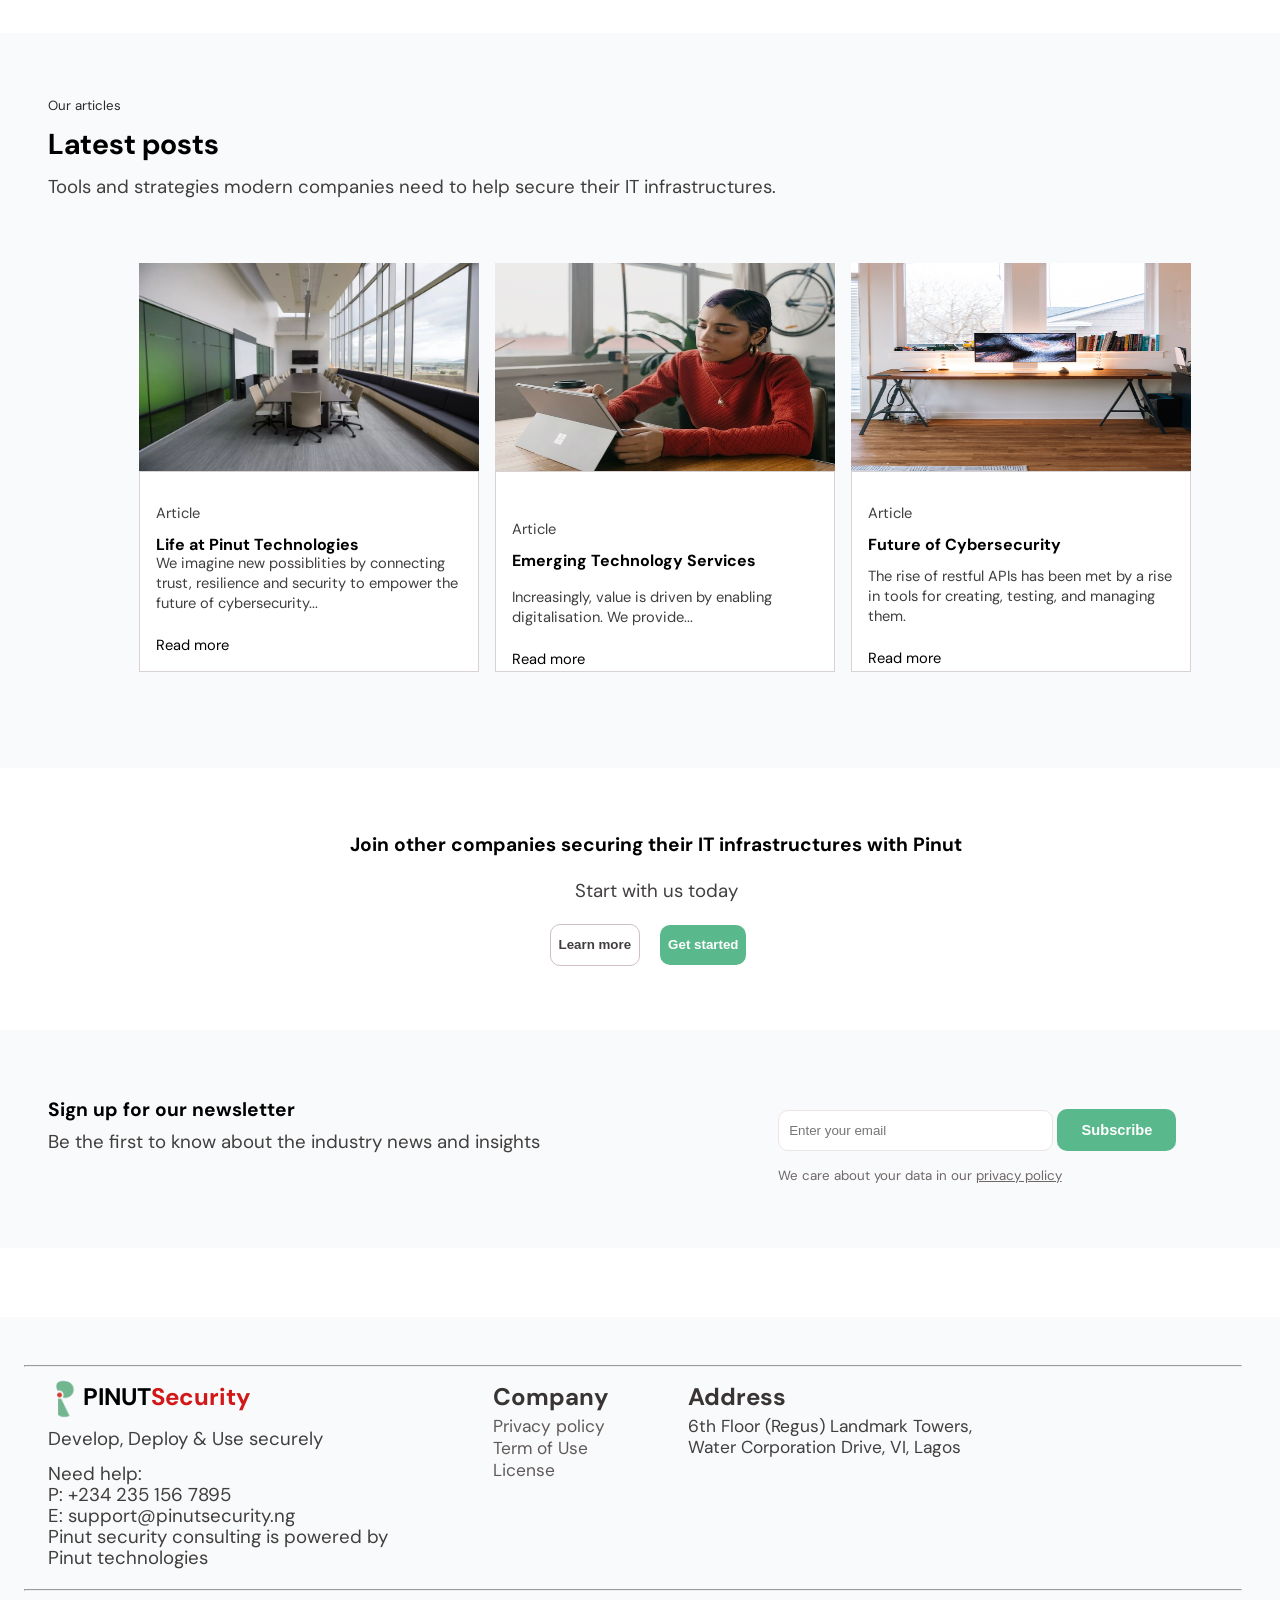
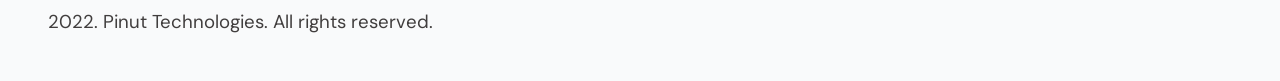
==== commit ca8c6db5: "Update index.html" ====
--- a/index.html
+++ b/index.html
@@ -5,7 +5,7 @@
     <meta http-equiv="X-UA-Compatible" content="IE=edge" />
     <meta name="viewport" content="width=device-width, initial-scale=1.0" />
 
-    <link rel="icon" type="image/x-icon" href="/images/logo.png">
+    <link rel="icon" type="image/x-icon" href="./logo.png">
 
     <link 
         rel="stylesheet" 
@@ -26,7 +26,7 @@
 
   <body>
     <div class="navbar">
-        <img src="./images/logo.png" alt="logo" id="logo"></i>
+        <img src="./logo.png" alt="logo" id="logo"></i>
 
         <div class="navbar1">
             <a href="#home" class="active">
@@ -90,7 +90,7 @@
         </div>
     
         <div class="col2">
-            <img src="./images/feature_image2.png" alt="hero" id="hero"/>
+            <img src="./feature_image2.png" alt="hero" id="hero"/>
         </div>
     </div>
 
@@ -108,13 +108,13 @@
         
 
             <div class="col2">
-                <img src="./images/feature_image3.png" alt="feature" id="featureImg">
+                <img src="./feature_image3.png" alt="feature" id="featureImg">
             </div>
         </div>
         
         <div class="develop">
             <div class="left">
-                <img src="./images/develop_icon.png" class="feature_icon"></img>
+                <img src="./develop_icon.png" class="feature_icon"></img>
             </div>
 
             <div class="right">
@@ -133,7 +133,7 @@
 
         <div class="deploy">
             <div class="left">
-                <img src="./images/deploy_icon.png" class="feature_icon">
+                <img src="./deploy_icon.png" class="feature_icon">
             </div>
 
             <div class="right">
@@ -151,7 +151,7 @@
 
         <div class="securely">
             <div class="left">
-                <img src="./images/securely_icon.png" class="feature_icon">
+                <img src="./securely_icon.png" class="feature_icon">
             </div>
 
             <div class="right">
@@ -190,7 +190,7 @@
         <br>
         <div class="row">
             <div class="outer one">
-                <img src="./images/no_1.png" alt="one" class="icon">
+                <img src="./no_1.png" alt="one" class="icon">
 
                 <div class="inner">
                     <h4>Vulnerability assessment & Penetration testing</h4>
@@ -200,33 +200,33 @@
                     securely"
                     </p>
 
-                    <a href="">Read more &nbsp;&nbsp;<img src="./images/arrow_ne.png"></img>
+                    <a href="">Read more &nbsp;&nbsp;<img src="./arrow_ne.png"></img>
                     </a>
                 </div>
             </div>
 
             <div class="outer two">
-                <img src="./images/no_2.png" alt="two" class="icon">
+                <img src="./no_2.png" alt="two" class="icon">
 
                 <div class="inner">
                     <h4>Application & API security Testing</h4>
                     <p>
                     "We've been using Pinut to secure our IT infrastructures and they provide the best services"
                     </p>
-                    <a href="">Read more &nbsp;&nbsp;<img src="./images/arrow_ne.png"></img>
+                    <a href="">Read more &nbsp;&nbsp;<img src="./arrow_ne.png"></img>
                     </a>
                 </div>
             </div>
 
             <div class="outer three">
-                <img src="./images/no_3.png" alt="three" class="icon">
+                <img src="./no_3.png" alt="three" class="icon">
 
                 <div class="inner">
                     <h4>DevSecOps implementation; Dynamic & Static application security testing</h4>
                     <p>
                         “Love the simplicity of the service and the prompt customer support”
                     </p>
-                    <a href="">Read more &nbsp;&nbsp;<img src="./images/arrow_ne.png" alt="north_east"></img>
+                    <a href="">Read more &nbsp;&nbsp;<img src="./arrow_ne.png" alt="north_east"></img>
                     </a>
                 </div>
             </div>
@@ -245,14 +245,14 @@
 
         <div class="right">
             <div class="row1">
-                <img src="./images/collage1.jpeg" alt="photo_collage" id="pic11">
-                <img src="/images/collage2.png" alt="photo_collage" id="pic12">
+                <img src="./collage1.jpeg" alt="photo_collage" id="pic11">
+                <img src="./collage2.png" alt="photo_collage" id="pic12">
             </div>
 
             <div class="row2">
-                <img src="./images/collage3.jpeg" alt="photo_collage" id="pic21">
-                <img src="/images/collage4.png" alt="photo_collage" id="pic22">
-                <img src="/images/collage5.png" alt="photo_collage" id="pic23">
+                <img src="./collage3.jpeg" alt="photo_collage" id="pic21">
+                <img src="./collage4.png" alt="photo_collage" id="pic22">
+                <img src="./collage5.png" alt="photo_collage" id="pic23">
             </div>
         </div>
     </div>
@@ -267,7 +267,7 @@
             <br>
             <h5>Develop, Deploy & Use securely</h5>
 
-          <img src="./images/mobile.png" alt="mobile_screen" />
+          <img src="./mobile.png" alt="mobile_screen" />
         </div>
 
         <hr>
@@ -302,11 +302,11 @@
 
         <div class="row3">
             <p>We're changing the game</p>
-            <img src="./images/Washingtonp.png" alt="Washington_Post" id="washington" />
-            <img src="./images/TechCrunch.png" alt="TechCrunch">
-            <img src="/images/Bloomberg.png" alt="Bloomberg">
-            <img src="/images/Gizmodo.png" alt="Gizmodo">
-            <img src="/images/Forbes.png" alt="Forbes">
+            <img src="./Washingtonp.png" alt="Washington_Post" id="washington" />
+            <img src="./TechCrunch.png" alt="TechCrunch">
+            <img src="./Bloomberg.png" alt="Bloomberg">
+            <img src="./Gizmodo.png" alt="Gizmodo">
+            <img src="./Forbes.png" alt="Forbes">
           </div>
     </div>
 
@@ -322,7 +322,7 @@
 
         <div class="row2">
             <div class="outer one">
-                <img src="/images/image1.jpeg" alt="life" />
+                <img src="./image1.jpeg" alt="life" />
 
                 <div class="inner">
                     <p>Article</p>
@@ -332,13 +332,13 @@
                     security to empower the future of cybersecurity...
                     </p>
                     <br>
-                    <a href="" class="read">Read more &nbsp;&nbsp;<img src="./images/arrow_ne.png"></img>
+                    <a href="" class="read">Read more &nbsp;&nbsp;<img src="./arrow_ne.png"></img>
                     </a>
                 </div>
             </div>
 
             <div class="outer two">
-                <img src="/images/image2.jpeg" alt="emerging_tech" />
+                <img src="./image2.jpeg" alt="emerging_tech" />
                 
                 <div class="inner">
                     <p>Article</p>
@@ -348,13 +348,13 @@
                     provide...
                     </p>
                     <br>
-                    <a href="">Read more &nbsp;&nbsp;<img src="./images/arrow_ne.png"></img>
+                    <a href="">Read more &nbsp;&nbsp;<img src="./arrow_ne.png"></img>
                     </a>
                 </div>
             </div>
         
             <div class="outer three">
-                <img src="/images/image3.jpeg" alt="future" />
+                <img src="./image3.jpeg" alt="future" />
                 
                 <div class="inner">
                     <p>Article</p>
@@ -363,7 +363,7 @@
                         The rise of restful APIs has been met by a rise in tools for creating, testing, and managing them.
                     </p>
                     <br>
-                    <a href="">Read more &nbsp;&nbsp;<img src="./images/arrow_ne.png"></img>
+                    <a href="">Read more &nbsp;&nbsp;<img src="./arrow_ne.png"></img>
                     </a>
                 </div>
             </div>
@@ -403,7 +403,7 @@
         <div class="foot">
         <div class="box1">
             <div class="biz_name">
-                <img src="./images/logo.png" alt="logo" id="logo"/>
+                <img src="./logo.png" alt="logo" id="logo"/>
                 <h3>PINUT<span id="red">Security</span></h3>
                 <br>
             </div>
--- a/styles_modified.css
+++ b/styles_modified.css
@@ -752,11 +752,14 @@
     width: 30%;
     margin-left: 1rem;
   }
+  .articles .row2 .outer img{
+    height: 13rem;
+  }
   .articles .row2 .outer .inner{
     height: 10rem;
   }
-  .articles .row2 .one .inner a{
-    margin-top: -4.6rem;
+  .articles .row2 .one .inner .oneP{
+    margin-top: -.8rem;
   }
   .newsLetter{
     display: flex;
@@ -794,28 +797,51 @@
 }
 
 
+@media only screen and (min-width: 1150px) {
+  .articles .row2 .two .inner p{
+    margin-top: 1rem;
+  }
+}
+
+
+@media only screen and (width: 1366px) {
+  .offers .row .one .inner p{
+    margin-top: 6rem;
+  }
+  .offers .row .two .inner p{
+    margin-top: 6rem;
+  }
+  .offers .row .three .inner p{
+    margin-top: 4rem;
+  }
+  .articles .row2 .one .inner .oneP{
+    margin-top: .8rem;
+  }
+}
+
+
 @media only screen and (min-width: 1440px) {
   *{
-    max-width: 1900px;
-    /* display: flex; */
+    max-width: 1440px;
     justify-content: center;
   }
   p{
     font-size: 18pt;
   }
   .navbar{
-    font-size: 100%;
+    margin-top: -.1.5rem;
+    font-size: 16px;
   }
   .navbar img{
-    height: 60px;
+    height: 50px;
     width: 80px;
     position: absolute;
-    left: 3.5%;
-    /* margin-top: -.4rem;
-    margin-left: -21.1rem; */
+    left: 3.4%;
   }
   .navbar1{
+    margin-left: .2rem;
     position: absolute;
+    top: .2rem;
     left: 6.5%;
   }
   .navbar2{
@@ -834,7 +860,6 @@
   }
   .header .col2{
     width: 50%;
-
   }
   .Features{
     font-size: 120%;
@@ -852,6 +877,7 @@
     font-size: 18pt;
   }
   .infrastructures{
+    margin: 8rem auto;
     font-size: 180%;
   }
   .infrastructures button{
@@ -887,7 +913,7 @@
     font-size: 80%;
   }
   .StartWithUs .right{
-    width: 60%;
+    width: 40%;
   }
   .Mission h5{
     font-size: 130%;
@@ -895,6 +921,16 @@
   .Mission .row1 img{
     width: 60%;
   }
+  .Mission .row3{
+    width: 100%;
+  }
+  .Mission #washington{
+    padding-left: 0%;
+  }
+  .Mission .row3 img{
+    width: 8rem;
+    padding-left: 3rem;
+  }
   .articles{
     font-size: 100%;
   }
@@ -904,40 +940,60 @@
   .articles .row2 .inner a{
     font-size: 90%;
   }
+  .articles .row2 .one .inner br{
+    display: none;
+  }
   .articles .row2 .two .inner a{
     font-size: 90%;
   }
-  .articles .row2 .two .inner .ppp{
-    margin-bottom: 1.1rem;
+  .articles .row2 .one .inner .oneP{
+    margin-top: .7rem;
   }
   .join, .newsLetter{
     font-size: 150%;
   }
   .join button{
-    font-size: 80%;
+    font-size: 14pt;
   }
   .footer{
     font-size: 70%;
     line-height: 200%;
+    padding-left: 6rem;
+  }
+  .footer hr{
+    font-size: 12pt;
+    width: 95%;
+    margin-left: -.35rem;
+    color: grey;
+  }
+  .foot .box1 .biz_name{
+    margin-left: -8.5rem;
   }
   .foot .box1 p{
     font-size: 13pt;
   }
   .company{
     margin-left: 19rem;
+    width: 30%;
   }
   .company a{
-    font-size: 14pt;
+    font-size: 12pt;
   }
   .address{
-    margin-left: 14rem;
+    margin-left: -6rem;
   }
   .address p{
     font-size: 12pt;
   }
   .footer p{
-    font-size: 14pt;
-  }
+    font-size: 13pt;
+  }
+}
+
+@media only screen and (min-width: 1500px) {
+body{
+  padding-left: 13%;
+}
 }
 
 
@@ -955,4 +1011,4 @@
   .foot h3{
     color: white;
   }
-  }
+}
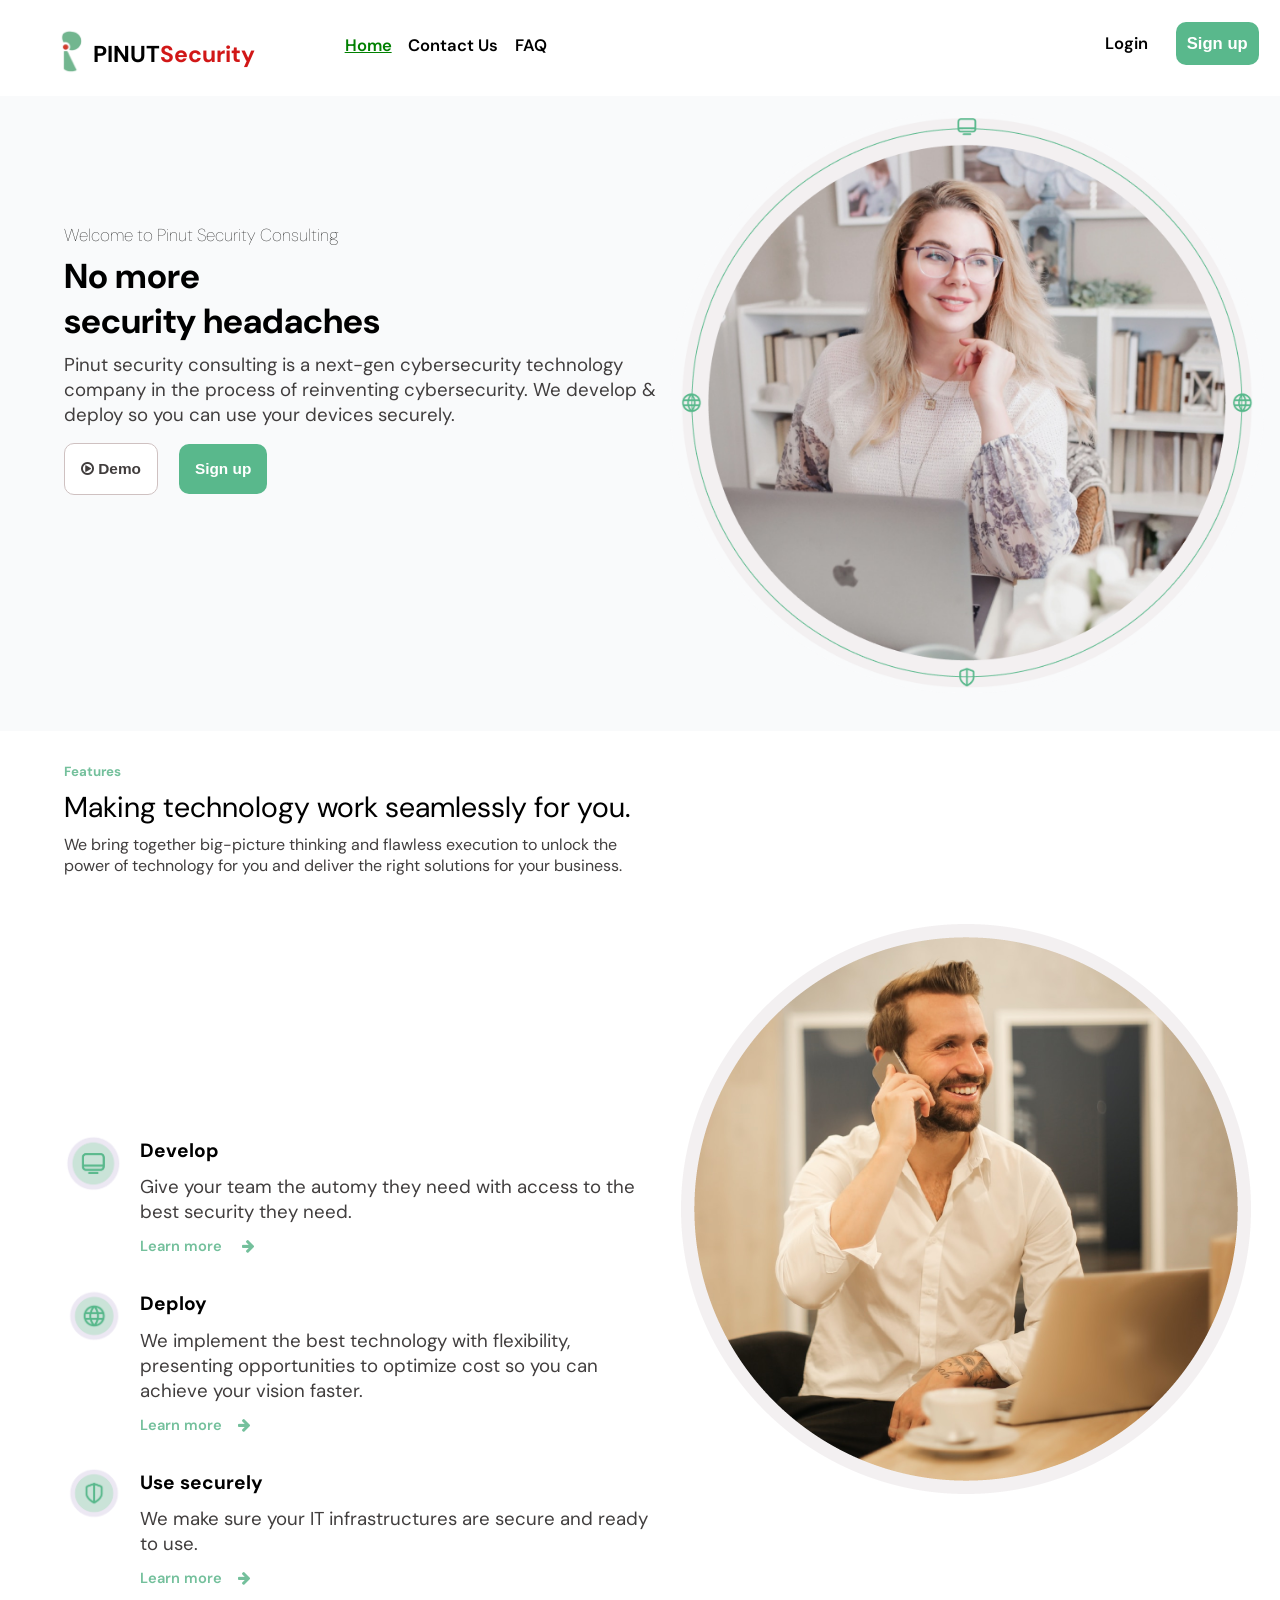
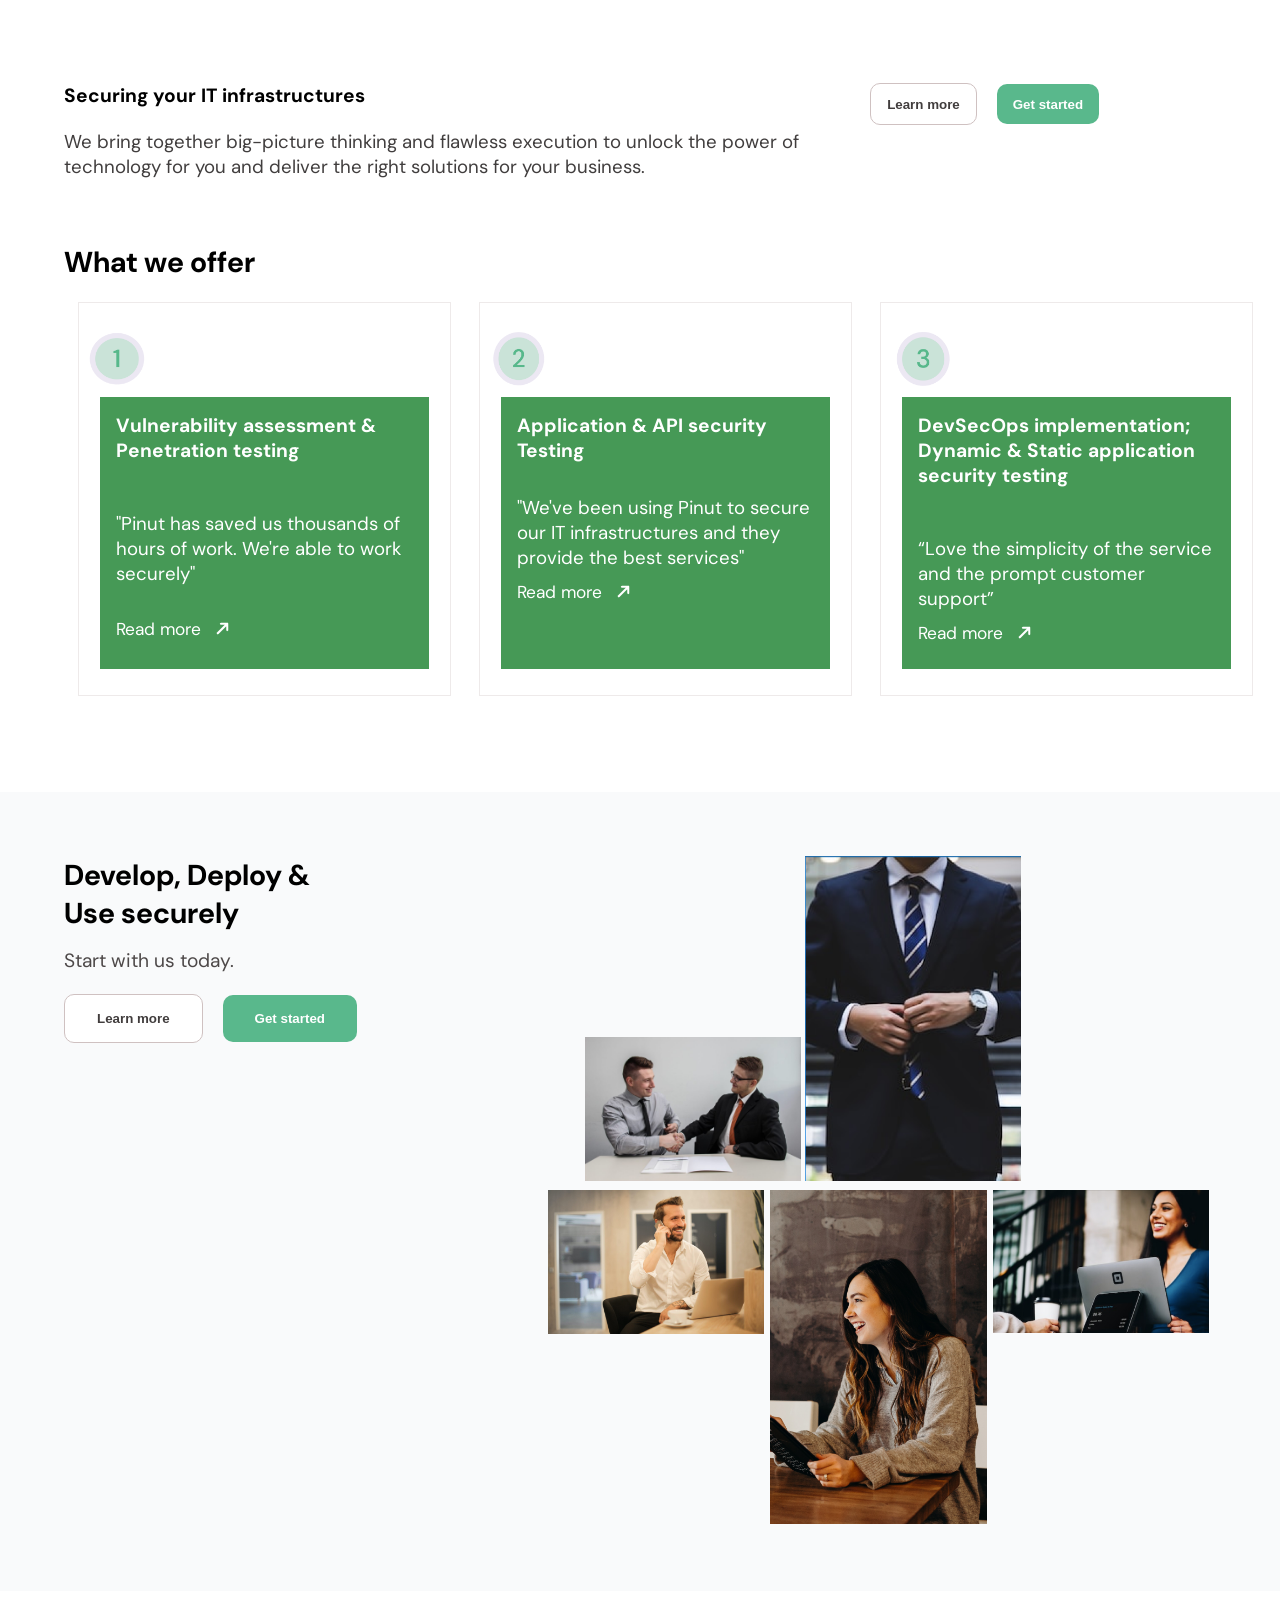
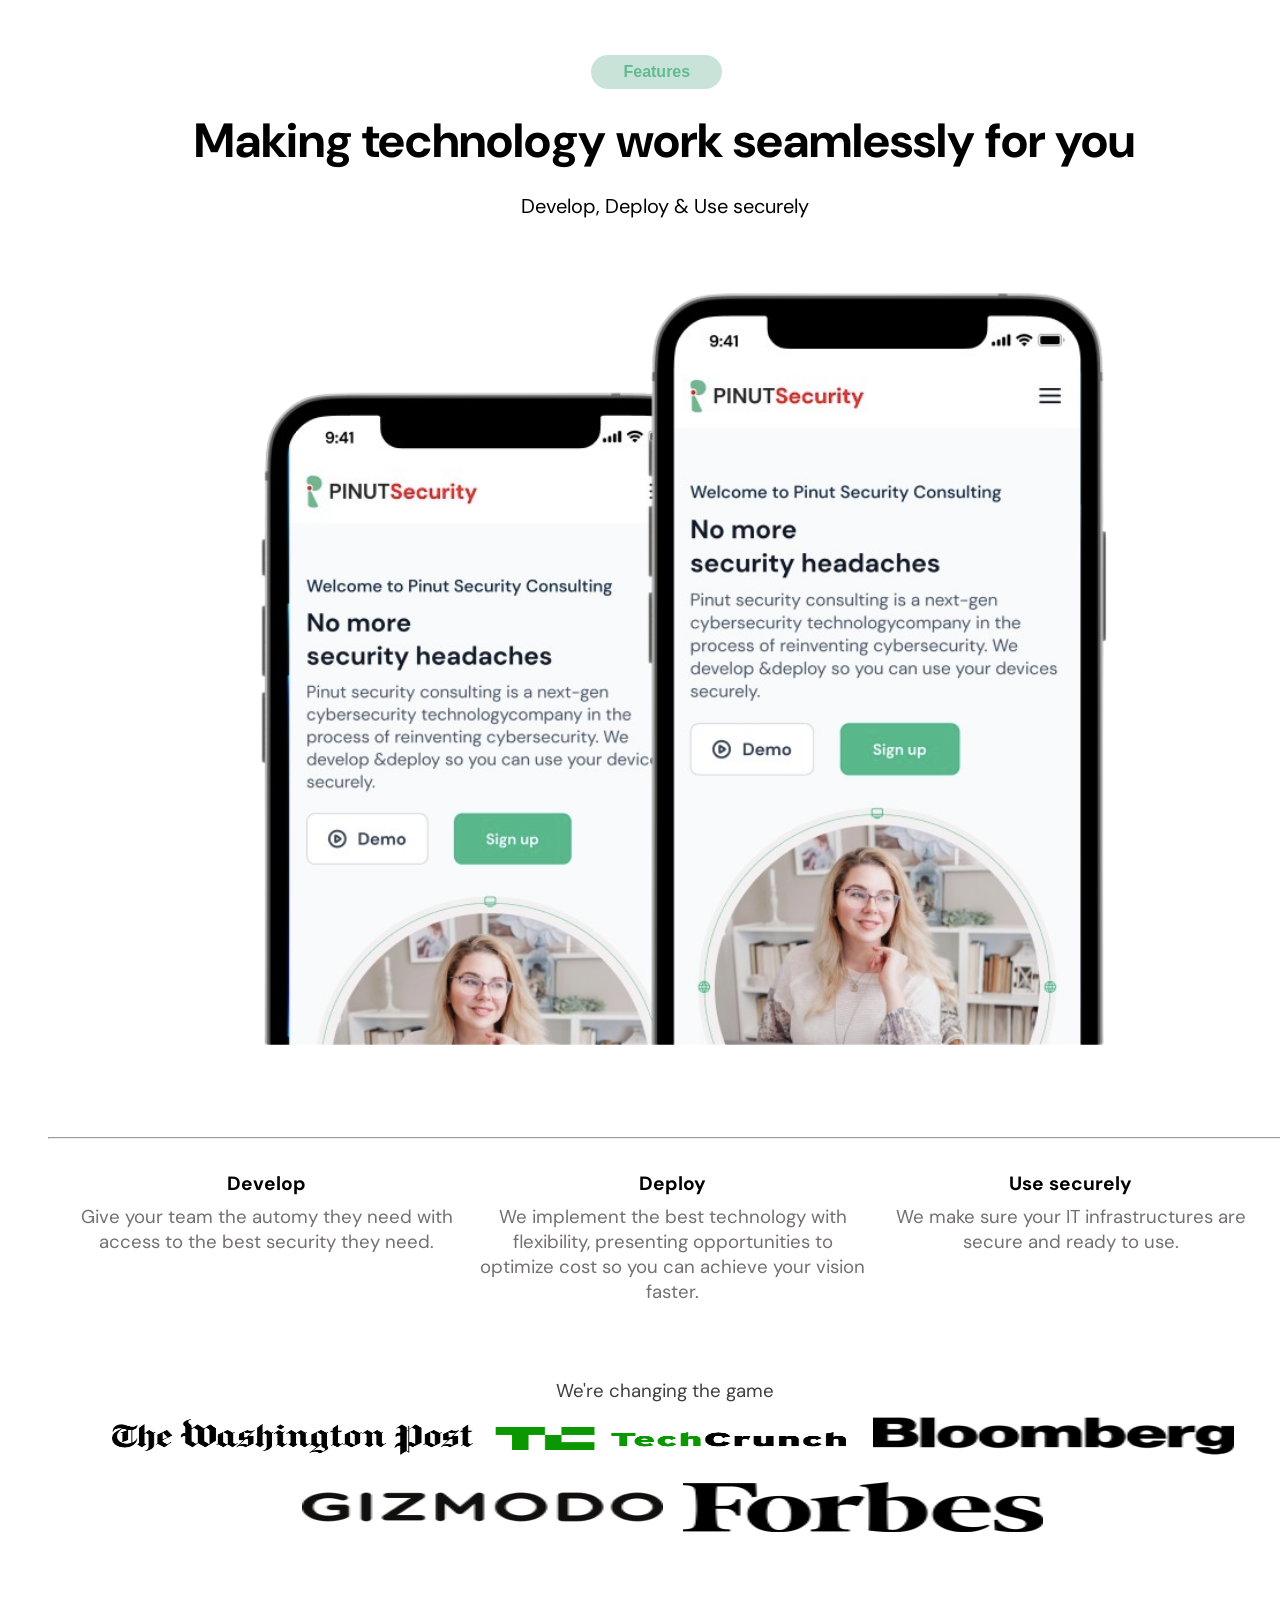
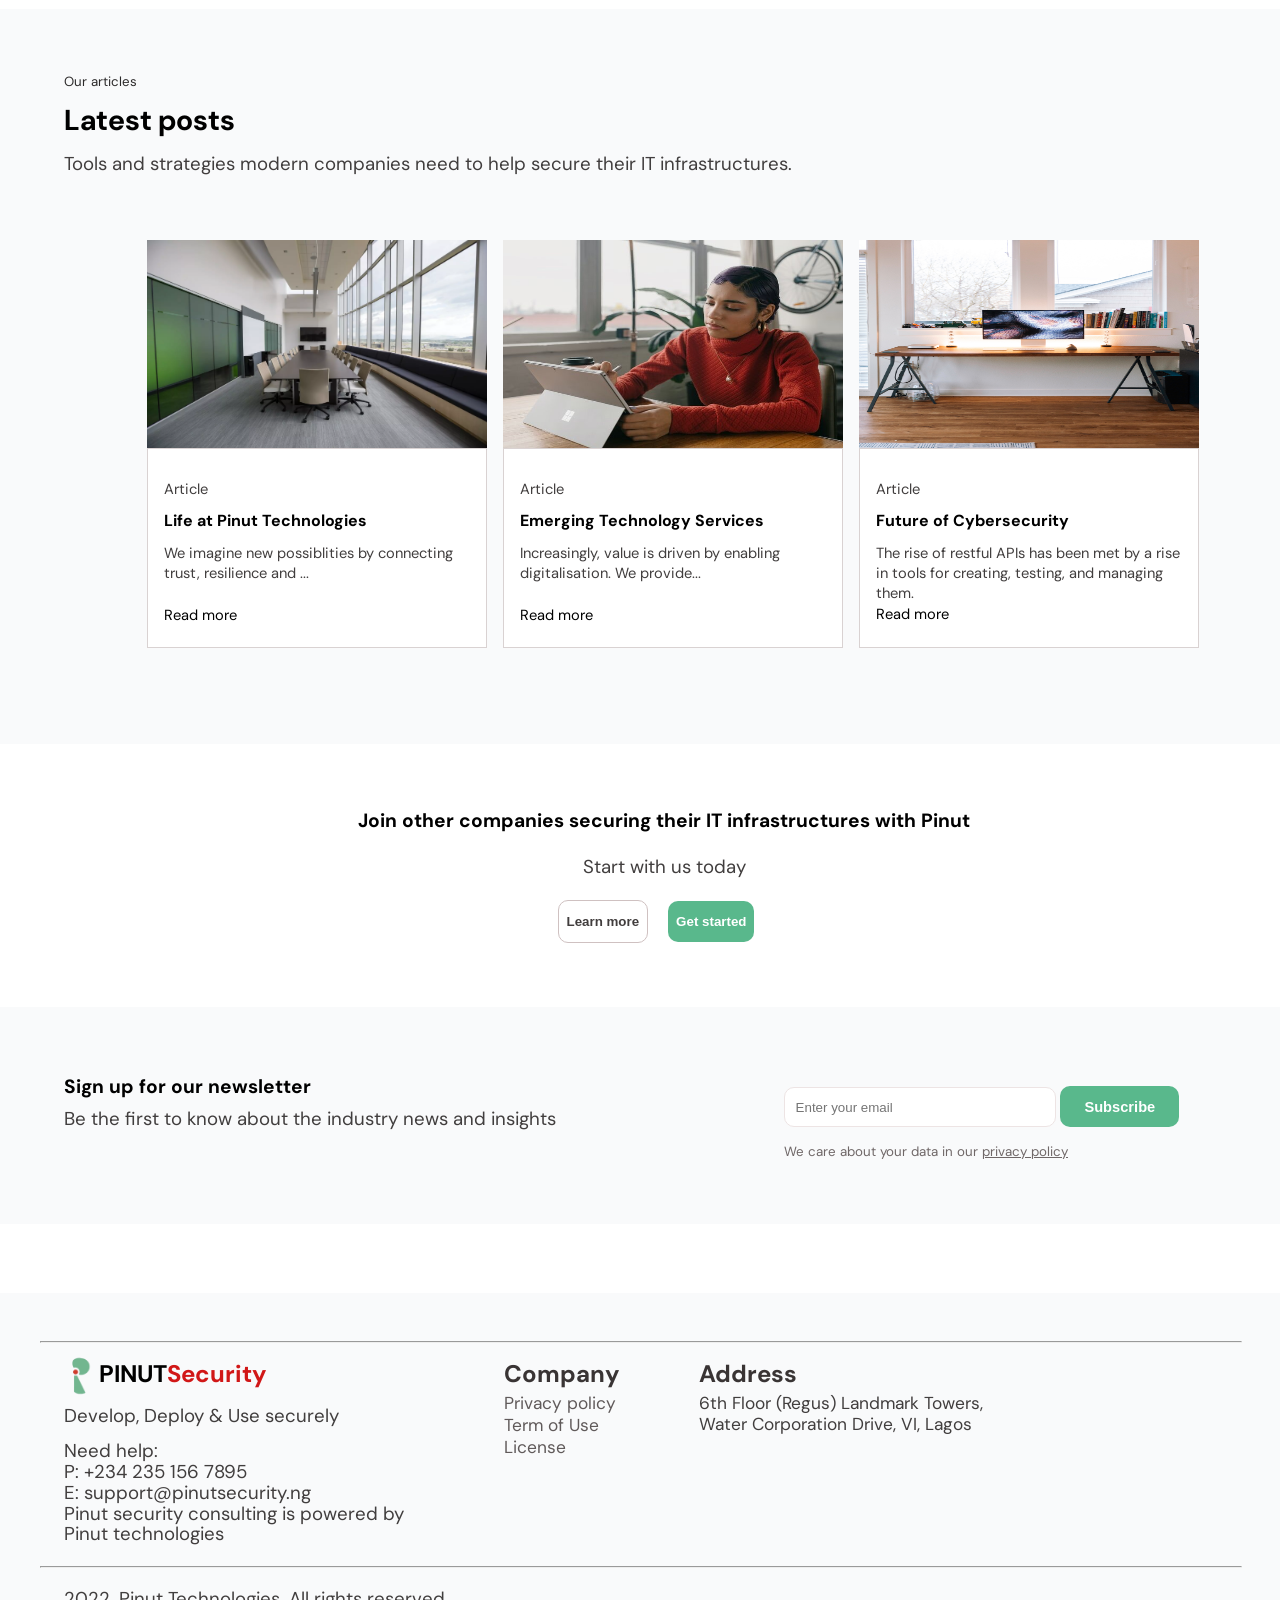
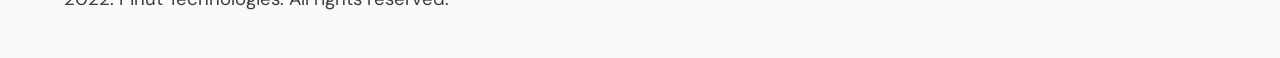
==== commit 099c20ea: "Add files via upload" ====
--- a/index.html
+++ b/index.html
@@ -199,8 +199,7 @@
                     "Pinut has saved us thousands of hours of work. We're able to work
                     securely"
                     </p>
-
-                    <a href="">Read more &nbsp;&nbsp;<img src="./arrow_ne.png"></img>
+                    </p><a href="">Read more &nbsp;&nbsp;<img src="./arrow_ne.png"></img>
                     </a>
                 </div>
             </div>
@@ -329,7 +328,7 @@
                     <h3>Life at Pinut Technologies</h3>
                     <p class="oneP">
                     We imagine new possiblities by connecting trust, resilience and
-                    security to empower the future of cybersecurity...
+                    ...
                     </p>
                     <br>
                     <a href="" class="read">Read more &nbsp;&nbsp;<img src="./arrow_ne.png"></img>
@@ -362,7 +361,7 @@
                     <p>
                         The rise of restful APIs has been met by a rise in tools for creating, testing, and managing them.
                     </p>
-                    <br>
+                    
                     <a href="">Read more &nbsp;&nbsp;<img src="./arrow_ne.png"></img>
                     </a>
                 </div>
--- a/styles_modified.css
+++ b/styles_modified.css
@@ -242,7 +242,7 @@
 }
 .StartWithUs button{
   font-size: 10pt;
-  padding: 0.8rem 0.5rem;
+  padding: 1rem 2rem;
 }
 .StartWithUs .right{
   width: 100%;
@@ -287,7 +287,7 @@
   background-color: rgb(202,227,216);
   color: rgb(96,187,145);
   border-radius: 30px;
-  padding: 0.5rem;
+  padding: 0.5rem 2rem;
   border: none;
 }
 .Mission .row1 h5{
@@ -584,12 +584,12 @@
 
 @media only screen and (min-width: 1024px) {
   .navbar, .header, .Features, .infrastructures, .offers, .StartWithUs, .Mission, .articles, .join, .newsLetter, .footer{
-    padding-left: 3rem;
+    padding-left: 4rem;
   }
   .navbar img{
     width: 70px;
     height: 50px;
-    margin-left: -1.2rem;
+    margin-left: -1.8rem;
   }
   .navbar{
     width: 95vw;
@@ -598,6 +598,7 @@
     z-index: 1000;
     position:fixed;
     height: 3.5rem;
+    padding-bottom: 2rem;
   }
   .navbar1{
     margin-top: .4rem;
@@ -697,13 +698,13 @@
     height: 15rem;
   }
   .offers .row .one .inner p{
-    margin-top: -.8rem;
+    margin-top: 2rem;
   }
   .offers .row .two .inner p{
-    margin-top: 4.3rem;
+    margin-top: -1rem;
   }
   .offers .row .three .inner p{
-    margin-top: -2rem;
+    margin-top: 0rem;
   }
   .StartWithUs{
     margin-top: 4rem;
@@ -759,7 +760,7 @@
     height: 10rem;
   }
   .articles .row2 .one .inner .oneP{
-    margin-top: -.8rem;
+    margin-top: 0rem;
   }
   .newsLetter{
     display: flex;
@@ -799,7 +800,7 @@
 
 @media only screen and (min-width: 1150px) {
   .articles .row2 .two .inner p{
-    margin-top: 1rem;
+    margin-top: 0rem;
   }
 }
 
@@ -836,7 +837,7 @@
     height: 50px;
     width: 80px;
     position: absolute;
-    left: 3.4%;
+    left: 3.9%;
   }
   .navbar1{
     margin-left: .2rem;
@@ -893,10 +894,10 @@
     height: 18rem;
   }
   .offers .row .one .inner p{
-    margin-top: 4.8rem;
+    margin-top: 4.2rem;
   }
   .offers .row .two .inner p{
-    margin-top: 6.8rem;
+    margin-top: 6.2rem;
   }
   .offers .row .outer .inner a{
     font-weight: 600;
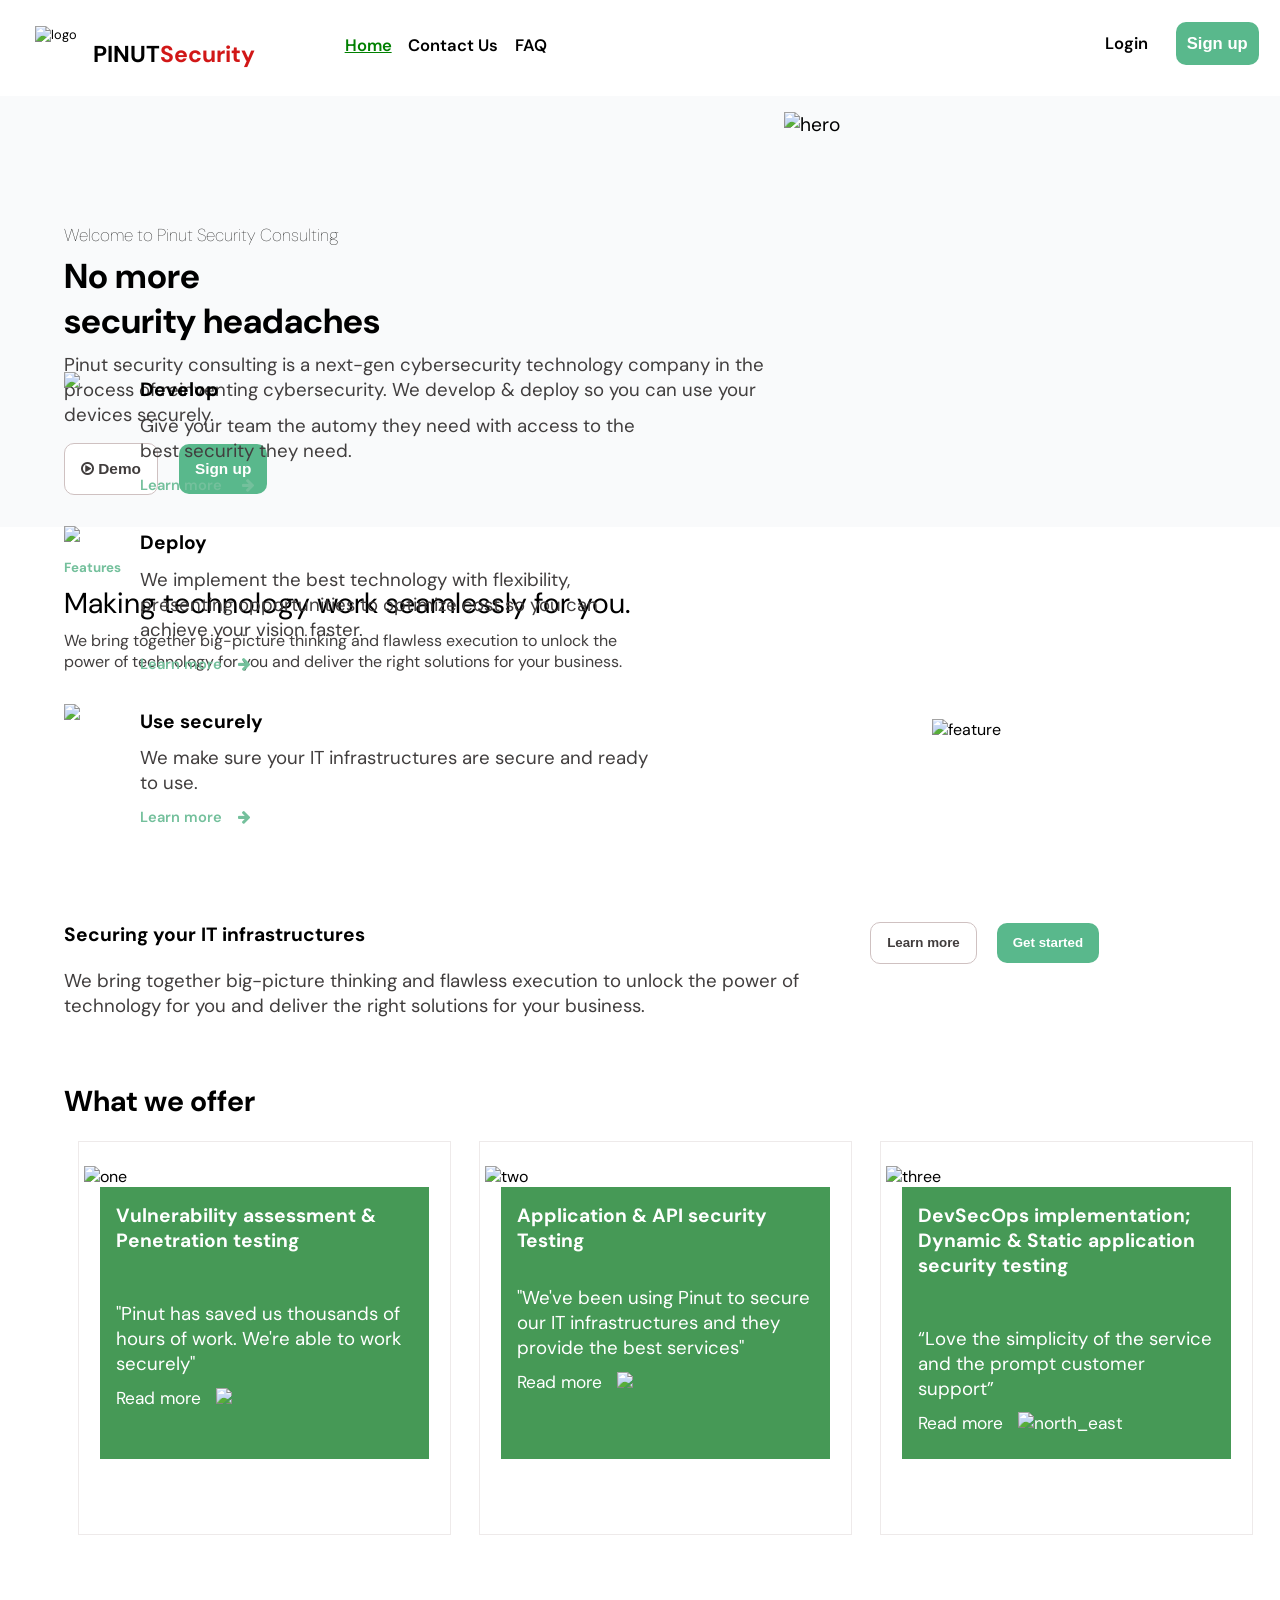
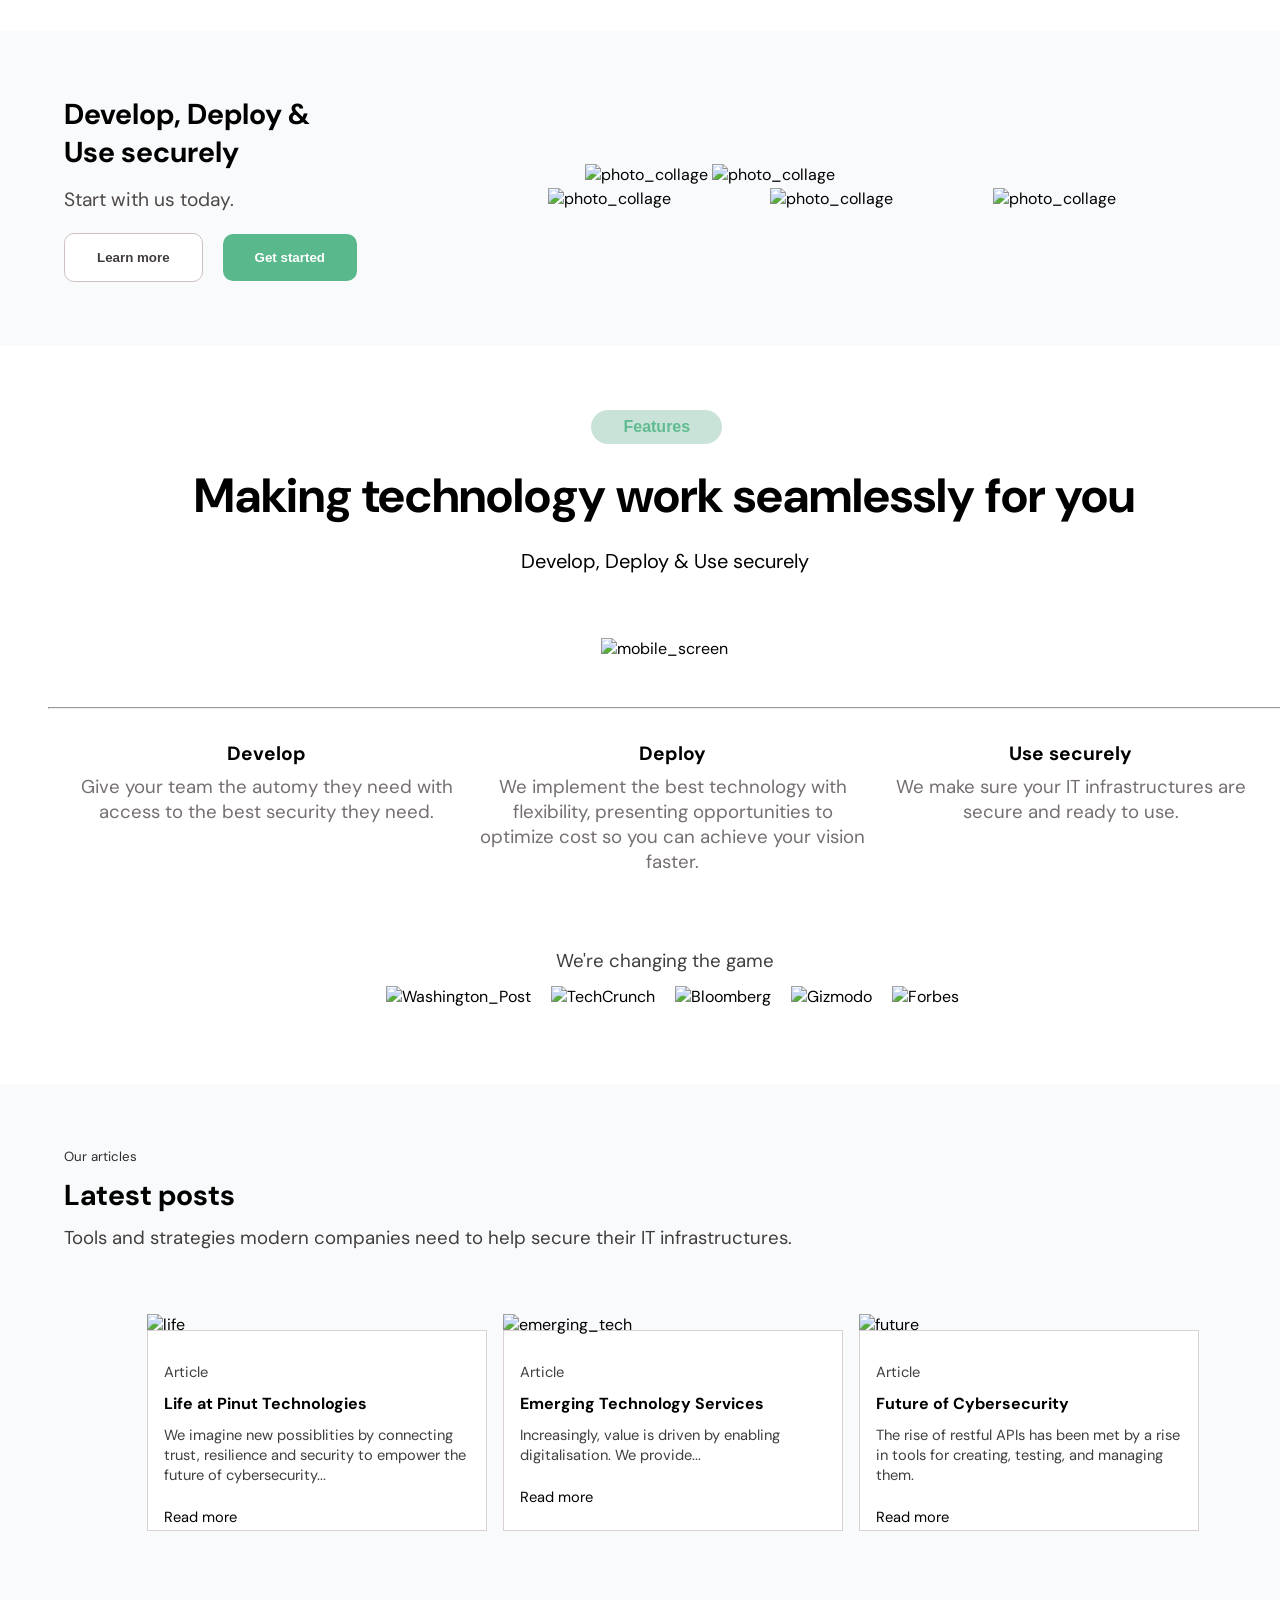
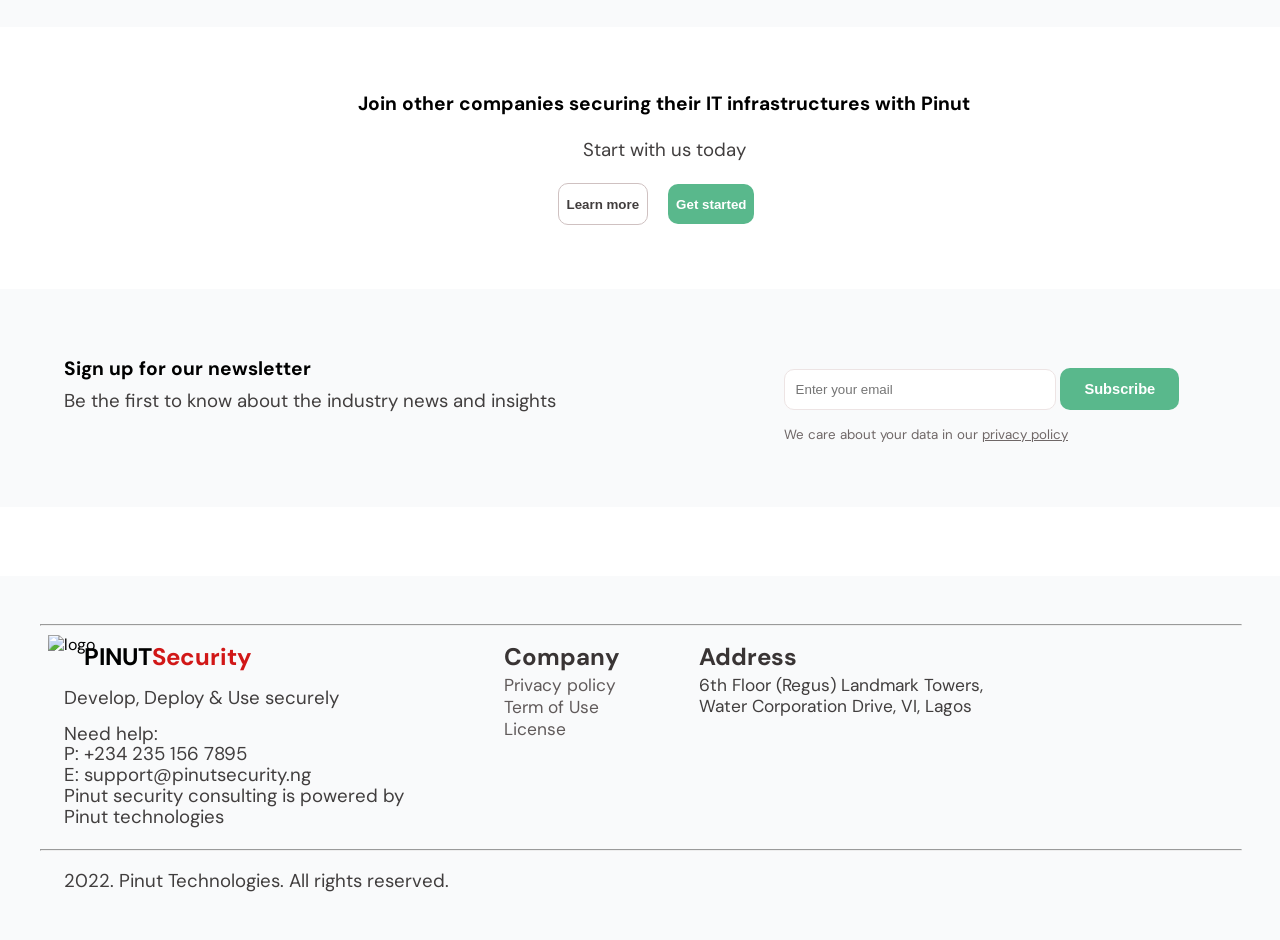
==== commit f81479be: "Fixes" ====
--- a/index.html
+++ b/index.html
@@ -5,7 +5,7 @@
     <meta http-equiv="X-UA-Compatible" content="IE=edge" />
     <meta name="viewport" content="width=device-width, initial-scale=1.0" />
 
-    <link rel="icon" type="image/x-icon" href="./logo.png">
+    <link rel="icon" type="image/x-icon" href="/images/logo.png">
 
     <link 
         rel="stylesheet" 
@@ -25,72 +25,76 @@
   </head>
 
   <body>
-    <div class="navbar">
-        <img src="./logo.png" alt="logo" id="logo"></i>
-
-        <div class="navbar1">
-            <a href="#home" class="active">
-                <h3>
-                    PINUT<span id="red">Security</span>
-                </h3>
-            </a>
-        </div>
-
-        <div class="navbar2">
-            <a href="#header" id="home">Home</a>
-            <a href="#footer">Contact Us</a>
-            <a href="#offer">FAQ</a>
-        </div>
-
-        <div class="navbar3">
-            <a href="#join">Login</a>
-            <button class="colored">Sign up</button>
-        </div>
-
-        <div class="navbar4">
-            <div class="hamburger">
-
-                <div class="ham">
-                    <a href="javascript:void(0);" class="icon" onclick="myFunction()">
-                        <span class="material-symbols-outlined">
-                            menu
-                        </span>
-                    </a>
-                </div>
-
-                <div id="myLinks">
-                    <a href="#header">Home</a>
-                    <a href="#footer">Contact Us</a>
-                    <a href="#offer">FAQ</a>
-                    <a href="#join">Login</a>
-                    <a href="#join">Sign up</a>
-                </div>
-            </div>
-        </div>
+    <div class="outerNav">
+        <div class="navbar">
+            <img src="./images/logo.png" alt="logo" id="logo"></i>
+
+            <div class="navbar1">
+                <a href="#home" class="active">
+                    <h3>
+                        PINUT<span id="red">Security</span>
+                    </h3>
+                </a>
+            </div>
+
+            <div class="navbar2">
+                <a href="#header" id="home">Home</a>
+                <a href="#footer">Contact Us</a>
+                <a href="#offer">FAQ</a>
+            </div>
+
+            <div class="navbar3">
+                <a href="#join">Login</a>
+                <button class="colored">Sign up</button>
+            </div>
+
+            <div class="navbar4">
+                <div class="hamburger">
+
+                    <div class="ham">
+                        <a href="javascript:void(0);" class="icon" onclick="myFunction()">
+                            <span class="material-symbols-outlined">
+                                menu
+                            </span>
+                        </a>
+                    </div>
+
+                    <div id="myLinks">
+                        <a href="#header">Home</a>
+                        <a href="#footer">Contact Us</a>
+                        <a href="#offer">FAQ</a>
+                        <a href="#join">Login</a>
+                        <a href="#join">Sign up</a>
+                    </div>
+                </div>
+            </div>
+            
+        </div>
+    </div>
+
+    <div class="outerDiv">
+        <div class="header" id="header">
+            <div class="col1">
+                <div class="head">
+                    <h4 class="welcome">Welcome to Pinut Security Consulting</h4>
+                    <h3 class="headache">No more <br> security headaches</h3>
+                    <p>
+                        Pinut security consulting is a next-gen cybersecurity technology
+                        company in the process of reinventing cybersecurity. We develop &
+                        deploy so you can use your devices securely.
+                    </p>
+                </div>
+                <div class="btn">
+                    <button>
+                        <i class="fa fa-play-circle-o" aria-hidden="true"></i> Demo
+                    </button>
+                    <button  class="colored">Sign up</button>
+                </div>
+            </div>
         
-    </div>
-
-    <div class="header" id="header">
-        <div class="col1">
-            <div class="head">
-                <h4 class="welcome">Welcome to Pinut Security Consulting</h4>
-                <h3 class="headache">No more <br> security headaches</h3>
-                <p>
-                    Pinut security consulting is a next-gen cybersecurity technology
-                    company in the process of reinventing cybersecurity. We develop &
-                    deploy so you can use your devices securely.
-                </p>
-            </div>
-            <div class="btn">
-                <button>
-                    <i class="fa fa-play-circle-o" aria-hidden="true"></i> Demo
-                </button>
-                <button  class="colored">Sign up</button>
-            </div>
-        </div>
-    
-        <div class="col2">
-            <img src="./feature_image2.png" alt="hero" id="hero"/>
+            <div class="col2">
+                <img src="./images/feature_image2.png" alt="hero" id="hero"/>
+            </div>
         </div>
     </div>
 
@@ -108,13 +112,13 @@
         
 
             <div class="col2">
-                <img src="./feature_image3.png" alt="feature" id="featureImg">
+                <img src="./images/feature_image3.png" alt="feature" id="featureImg">
             </div>
         </div>
         
         <div class="develop">
             <div class="left">
-                <img src="./develop_icon.png" class="feature_icon"></img>
+                <img src="./images/develop_icon.png" class="feature_icon"></img>
             </div>
 
             <div class="right">
@@ -133,7 +137,7 @@
 
         <div class="deploy">
             <div class="left">
-                <img src="./deploy_icon.png" class="feature_icon">
+                <img src="./images/deploy_icon.png" class="feature_icon">
             </div>
 
             <div class="right">
@@ -151,7 +155,7 @@
 
         <div class="securely">
             <div class="left">
-                <img src="./securely_icon.png" class="feature_icon">
+                <img src="./images/securely_icon.png" class="feature_icon">
             </div>
 
             <div class="right">
@@ -190,7 +194,7 @@
         <br>
         <div class="row">
             <div class="outer one">
-                <img src="./no_1.png" alt="one" class="icon">
+                <img src="./images/no_1.png" alt="one" class="icon">
 
                 <div class="inner">
                     <h4>Vulnerability assessment & Penetration testing</h4>
@@ -199,59 +203,62 @@
                     "Pinut has saved us thousands of hours of work. We're able to work
                     securely"
                     </p>
-                    </p><a href="">Read more &nbsp;&nbsp;<img src="./arrow_ne.png"></img>
+
+                    <a href="">Read more &nbsp;&nbsp;<img src="./images/arrow_ne.png"></img>
                     </a>
                 </div>
             </div>
 
             <div class="outer two">
-                <img src="./no_2.png" alt="two" class="icon">
+                <img src="./images/no_2.png" alt="two" class="icon">
 
                 <div class="inner">
                     <h4>Application & API security Testing</h4>
                     <p>
                     "We've been using Pinut to secure our IT infrastructures and they provide the best services"
                     </p>
-                    <a href="">Read more &nbsp;&nbsp;<img src="./arrow_ne.png"></img>
+                    <a href="">Read more &nbsp;&nbsp;<img src="./images/arrow_ne.png"></img>
                     </a>
                 </div>
             </div>
 
             <div class="outer three">
-                <img src="./no_3.png" alt="three" class="icon">
+                <img src="./images/no_3.png" alt="three" class="icon">
 
                 <div class="inner">
                     <h4>DevSecOps implementation; Dynamic & Static application security testing</h4>
                     <p>
                         “Love the simplicity of the service and the prompt customer support”
                     </p>
-                    <a href="">Read more &nbsp;&nbsp;<img src="./arrow_ne.png" alt="north_east"></img>
+                    <a href="">Read more &nbsp;&nbsp;<img src="./images/arrow_ne.png" alt="north_east"></img>
                     </a>
                 </div>
             </div>
         </div>
     </div>
 
-    <div class="StartWithUs" id="StartWithUs">
-        <div class="left">
-            <h3>Develop, Deploy & <br> Use securely</h3>
-            <h4>Start with us today.</h4>
-            <br>
-            <button>Learn more</button>
-            <button class="colored">Get started</button>
-        </div>
-        <br>
-
-        <div class="right">
-            <div class="row1">
-                <img src="./collage1.jpeg" alt="photo_collage" id="pic11">
-                <img src="./collage2.png" alt="photo_collage" id="pic12">
-            </div>
-
-            <div class="row2">
-                <img src="./collage3.jpeg" alt="photo_collage" id="pic21">
-                <img src="./collage4.png" alt="photo_collage" id="pic22">
-                <img src="./collage5.png" alt="photo_collage" id="pic23">
+    <div class="outerDiv">
+        <div class="StartWithUs" id="StartWithUs">
+            <div class="left">
+                <h3>Develop, Deploy & <br> Use securely</h3>
+                <h4>Start with us today.</h4>
+                <br>
+                <button>Learn more</button>
+                <button class="colored">Get started</button>
+            </div>
+            <br>
+
+            <div class="right">
+                <div class="row1">
+                    <img src="./images/collage1.jpeg" alt="photo_collage" id="pic11">
+                    <img src="/images/collage2.png" alt="photo_collage" id="pic12">
+                </div>
+
+                <div class="row2">
+                    <img src="./images/collage3.jpeg" alt="photo_collage" id="pic21">
+                    <img src="/images/collage4.png" alt="photo_collage" id="pic22">
+                    <img src="/images/collage5.png" alt="photo_collage" id="pic23">
+                </div>
             </div>
         </div>
     </div>
@@ -266,7 +273,7 @@
             <br>
             <h5>Develop, Deploy & Use securely</h5>
 
-          <img src="./mobile.png" alt="mobile_screen" />
+          <img src="./images/mobile.png" alt="mobile_screen" />
         </div>
 
         <hr>
@@ -301,72 +308,74 @@
 
         <div class="row3">
             <p>We're changing the game</p>
-            <img src="./Washingtonp.png" alt="Washington_Post" id="washington" />
-            <img src="./TechCrunch.png" alt="TechCrunch">
-            <img src="./Bloomberg.png" alt="Bloomberg">
-            <img src="./Gizmodo.png" alt="Gizmodo">
-            <img src="./Forbes.png" alt="Forbes">
+            <img src="./images/Washingtonp.png" alt="Washington_Post" id="washington" />
+            <img src="./images/TechCrunch.png" alt="TechCrunch">
+            <img src="/images/Bloomberg.png" alt="Bloomberg">
+            <img src="/images/Gizmodo.png" alt="Gizmodo">
+            <img src="/images/Forbes.png" alt="Forbes">
           </div>
     </div>
 
-    <div class="articles">
-        <div class="row1">
-            <h5>Our articles</h5>
-            <h3>Latest posts</h3>
-            <p>
-                Tools and strategies modern companies need to help secure their IT
-                infrastructures.
-            </p>
-        </div>
-
-        <div class="row2">
-            <div class="outer one">
-                <img src="./image1.jpeg" alt="life" />
-
-                <div class="inner">
-                    <p>Article</p>
-                    <h3>Life at Pinut Technologies</h3>
-                    <p class="oneP">
-                    We imagine new possiblities by connecting trust, resilience and
-                    ...
-                    </p>
-                    <br>
-                    <a href="" class="read">Read more &nbsp;&nbsp;<img src="./arrow_ne.png"></img>
-                    </a>
-                </div>
-            </div>
-
-            <div class="outer two">
-                <img src="./image2.jpeg" alt="emerging_tech" />
-                
-                <div class="inner">
-                    <p>Article</p>
-                    <h3>Emerging Technology Services</h3>
-                    <p class="ppp">
-                    Increasingly, value is driven by enabling digitalisation. We
-                    provide...
-                    </p>
-                    <br>
-                    <a href="">Read more &nbsp;&nbsp;<img src="./arrow_ne.png"></img>
-                    </a>
-                </div>
-            </div>
-        
-            <div class="outer three">
-                <img src="./image3.jpeg" alt="future" />
-                
-                <div class="inner">
-                    <p>Article</p>
-                    <h3>Future of Cybersecurity</h3>
-                    <p>
-                        The rise of restful APIs has been met by a rise in tools for creating, testing, and managing them.
-                    </p>
+    <div class="outerDiv">
+        <div class="articles">
+            <div class="row1">
+                <h5>Our articles</h5>
+                <h3>Latest posts</h3>
+                <p>
+                    Tools and strategies modern companies need to help secure their IT
+                    infrastructures.
+                </p>
+            </div>
+
+            <div class="row2">
+                <div class="outer one">
+                    <img src="/images/image1.jpeg" alt="life" />
+
+                    <div class="inner">
+                        <p>Article</p>
+                        <h3>Life at Pinut Technologies</h3>
+                        <p class="oneP">
+                        We imagine new possiblities by connecting trust, resilience and
+                        security to empower the future of cybersecurity...
+                        </p>
+                        <br>
+                        <a href="" class="read">Read more &nbsp;&nbsp;<img src="./images/arrow_ne.png"></img>
+                        </a>
+                    </div>
+                </div>
+
+                <div class="outer two">
+                    <img src="/images/image2.jpeg" alt="emerging_tech" />
                     
-                    <a href="">Read more &nbsp;&nbsp;<img src="./arrow_ne.png"></img>
-                    </a>
-                </div>
-            </div>
-
+                    <div class="inner">
+                        <p>Article</p>
+                        <h3>Emerging Technology Services</h3>
+                        <p class="ppp">
+                        Increasingly, value is driven by enabling digitalisation. We
+                        provide...
+                        </p>
+                        <br>
+                        <a href="">Read more &nbsp;&nbsp;<img src="./images/arrow_ne.png"></img>
+                        </a>
+                    </div>
+                </div>
+            
+                <div class="outer three">
+                    <img src="/images/image3.jpeg" alt="future" />
+                    
+                    <div class="inner">
+                        <p>Article</p>
+                        <h3>Future of Cybersecurity</h3>
+                        <p>
+                            The rise of restful APIs has been met by a rise in tools for creating, testing, and managing them.
+                        </p>
+                        <br>
+                        <a href="">Read more &nbsp;&nbsp;<img src="./images/arrow_ne.png"></img>
+                        </a>
+                    </div>
+                </div>
+
+            </div>
         </div>
     </div>
 
@@ -396,51 +405,53 @@
     </div>
     <br>
 
-    <div class="footer" id="footer">
-        <hr>
-        <br>
-        <div class="foot">
-        <div class="box1">
-            <div class="biz_name">
-                <img src="./logo.png" alt="logo" id="logo"/>
-                <h3>PINUT<span id="red">Security</span></h3>
-                <br>
-            </div>
-
-            <p class="up">
-                Develop, Deploy & Use securely
-            </p>
-            <p class="down">
-                Need help:<br />
-                P: +234 235 156 7895 <br />
-                E: support@pinutsecurity.ng <br />
-                Pinut security consulting is powered by Pinut technologies
-            </p>
-        </div>
-        <br>
-
-        <div class="company">
-            <h3>Company</h3>
-            <a href="">Privacy policy</a> <br>
-            <a href="">Term of Use</a><br>
-            <a href="">License</a>
-        </div>
-        <br>
-
-        <div class="address">
-            <h3>Address</h3>
-            <p>
-              6th Floor (Regus) Landmark Towers, <br> Water Corporation Drive, VI,
-              Lagos
-            </p>
-        </div>
-    </div>
-        <br>
-
-        <hr />
-        <br>
-        <p>2022. Pinut Technologies. All rights reserved.</p>
-    
+    <div class="outerDiv">
+        <div class="footer" id="footer">
+            <hr>
+            <br>
+            <div class="foot">
+            <div class="box1">
+                <div class="biz_name">
+                    <img src="./images/logo.png" alt="logo" id="logo"/>
+                    <h3>PINUT<span id="red">Security</span></h3>
+                    <br>
+                </div>
+
+                <p class="up">
+                    Develop, Deploy & Use securely
+                </p>
+                <p class="down">
+                    Need help:<br />
+                    P: +234 235 156 7895 <br />
+                    E: support@pinutsecurity.ng <br />
+                    Pinut security consulting is powered by Pinut technologies
+                </p>
+            </div>
+            <br>
+
+            <div class="company">
+                <h3>Company</h3>
+                <a href="">Privacy policy</a> <br>
+                <a href="">Term of Use</a><br>
+                <a href="">License</a>
+            </div>
+            <br>
+
+            <div class="address">
+                <h3>Address</h3>
+                <p>
+                6th Floor (Regus) Landmark Towers, <br> Water Corporation Drive, VI,
+                Lagos
+                </p>
+            </div>
+        </div>
+            <br>
+
+            <hr />
+            <br>
+            <p>2022. Pinut Technologies. All rights reserved.</p>
+        </div>
+    </div>
 
     <script>
         function myFunction() {
--- a/styles_modified.css
+++ b/styles_modified.css
@@ -316,8 +316,8 @@
 }
 .Mission .row3 img{
   width: 200px;
-  height: 50px;
-  padding: .5rem 0;
+  height: 40px;
+  padding: .8rem 0;
 }
 
 
@@ -825,6 +825,7 @@
   *{
     max-width: 1440px;
     justify-content: center;
+    margin: auto;
   }
   p{
     font-size: 18pt;
@@ -863,7 +864,7 @@
     width: 50%;
   }
   .Features{
-    font-size: 120%;
+    font-size: 100%;
   }
   .feature .col1 p{
     font-size: 18pt;
@@ -892,6 +893,8 @@
   }
   .offers .row .outer .inner{
     height: 18rem;
+    min-height: 17.99999rem;
+    max-height: 18.001rem;
   }
   .offers .row .one .inner p{
     margin-top: 4.2rem;
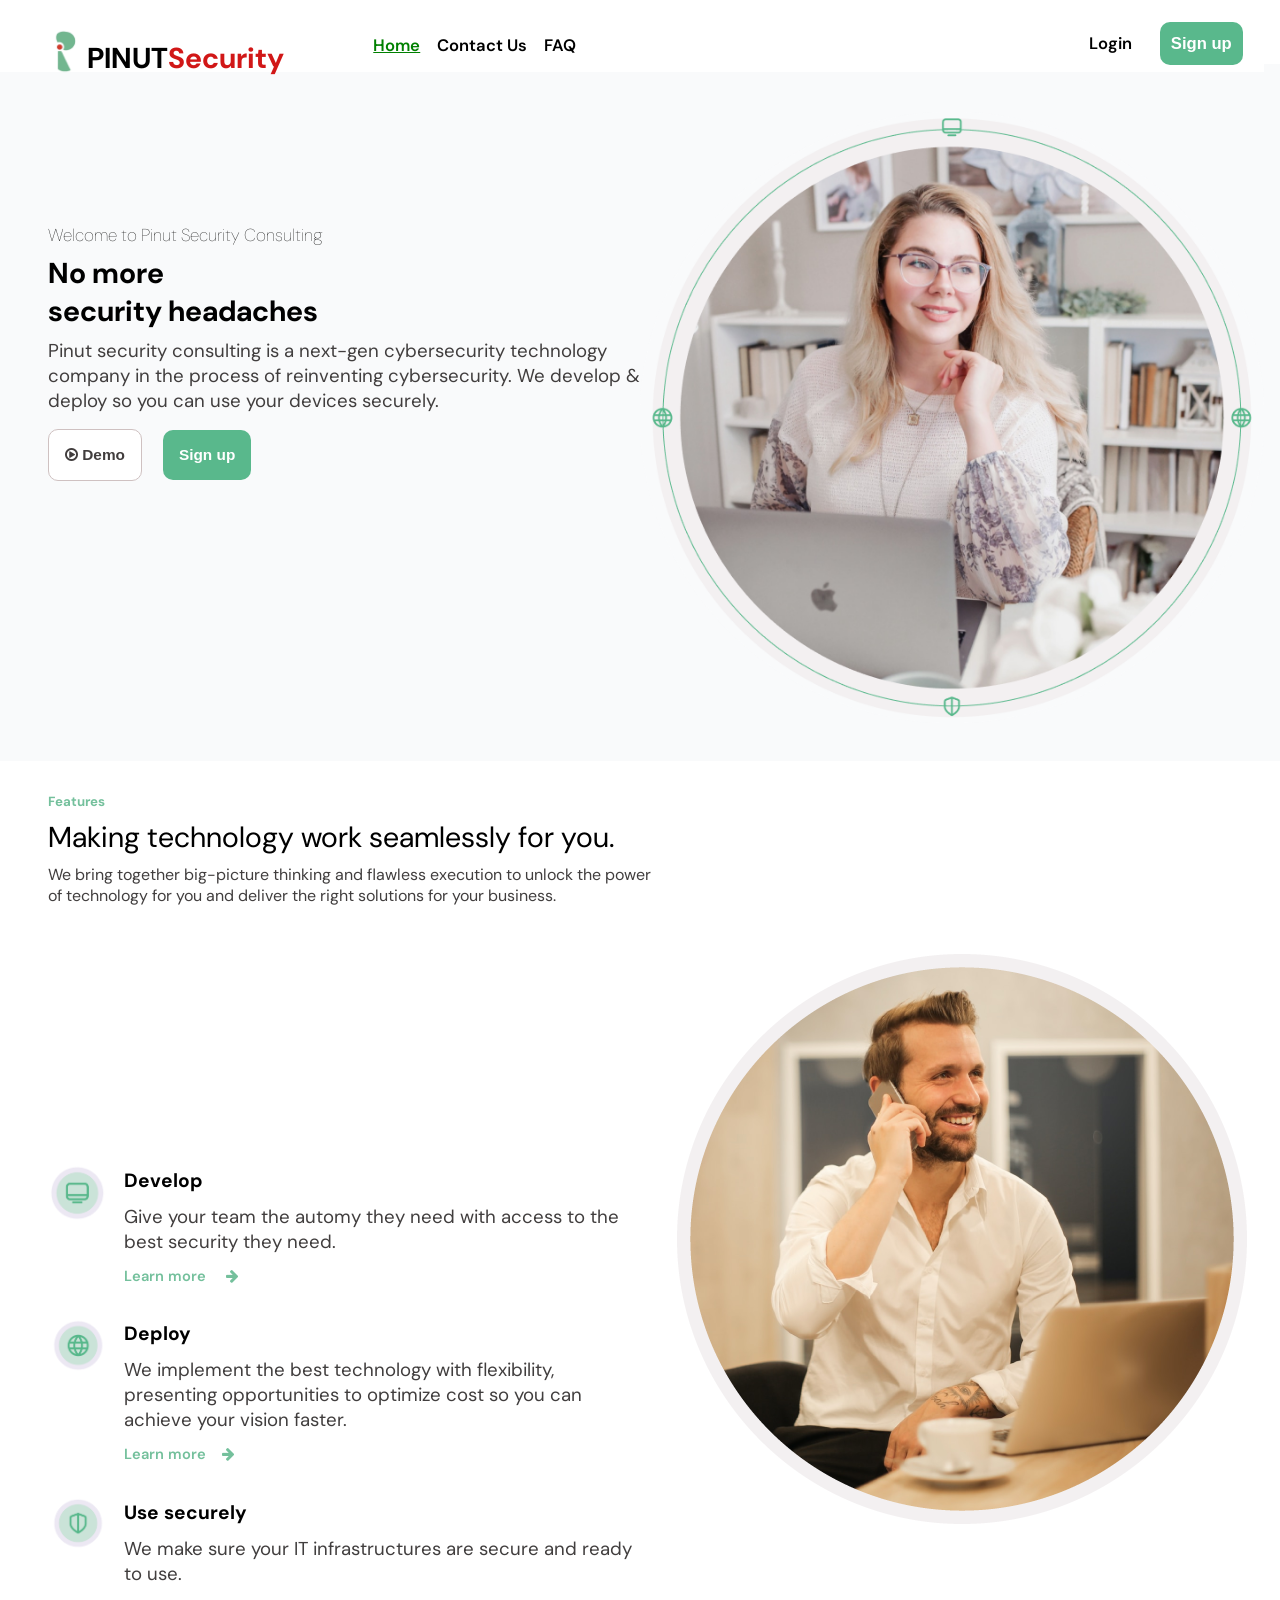
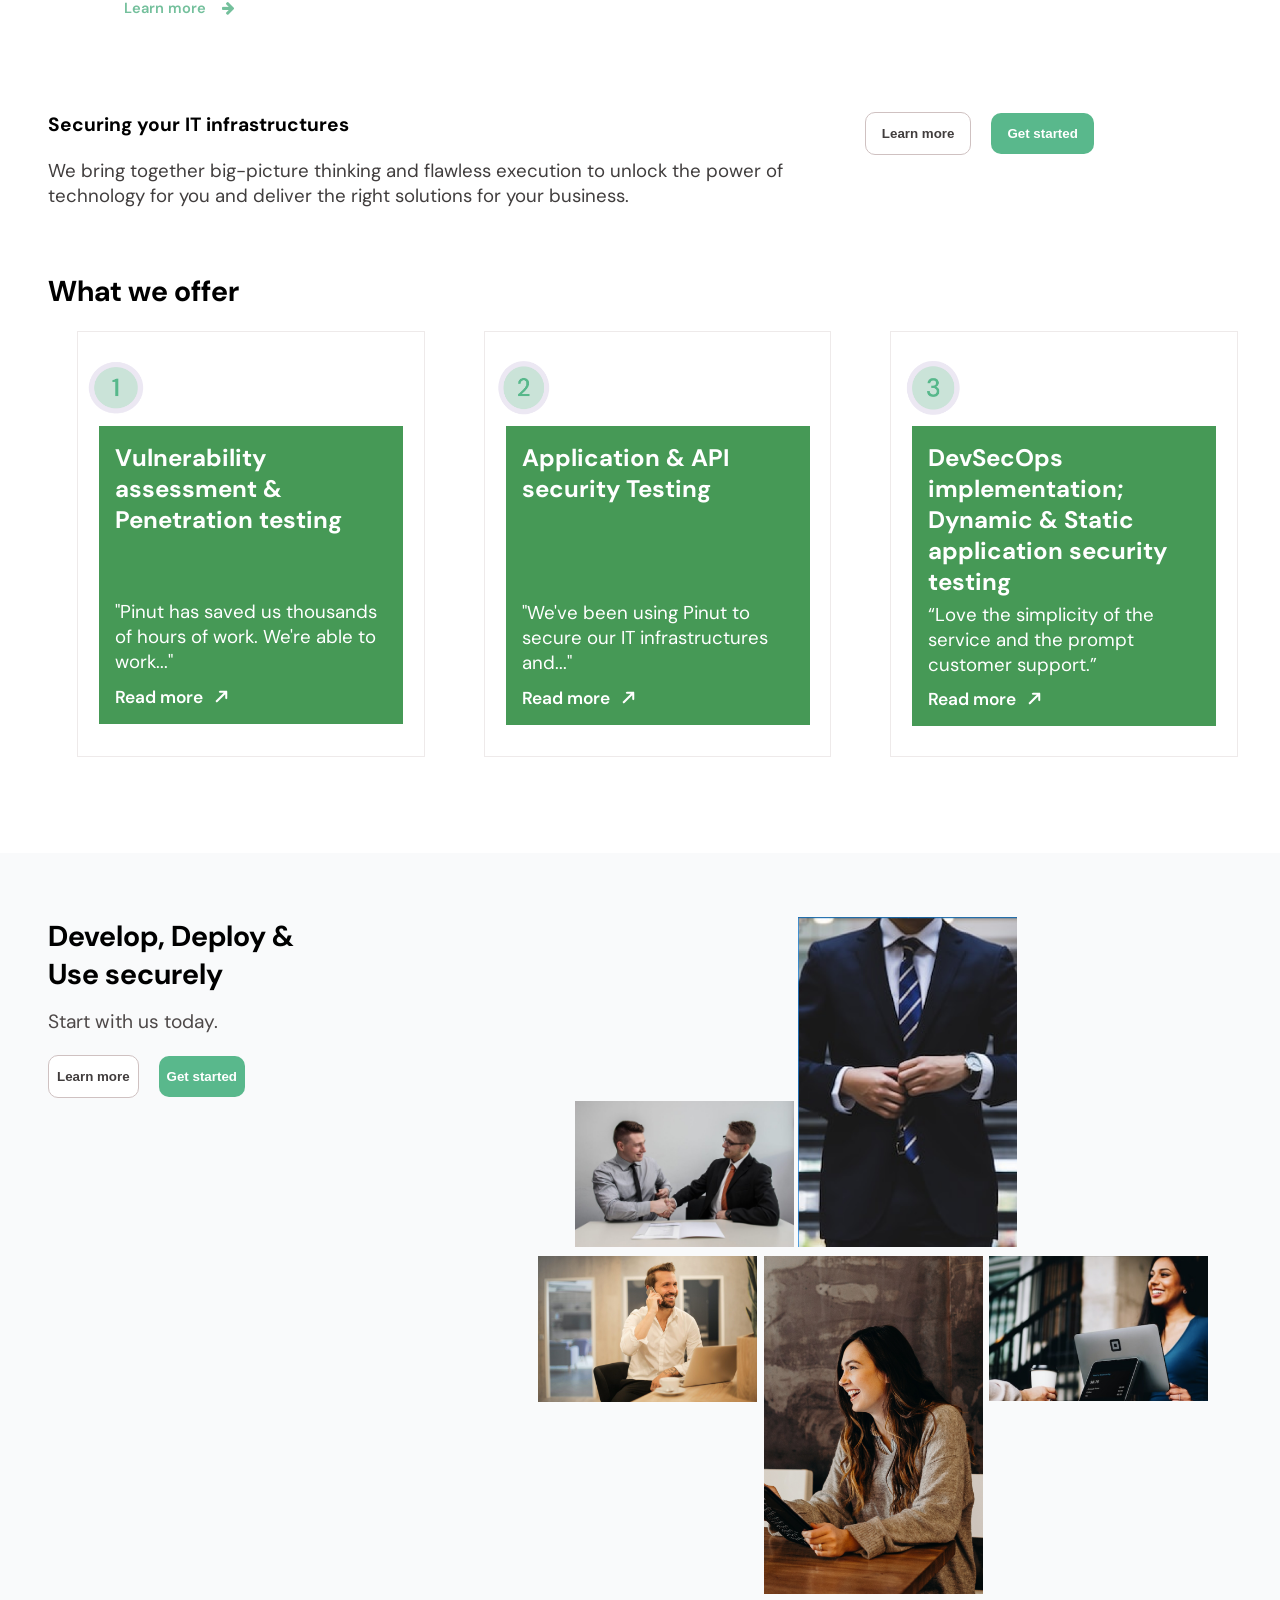
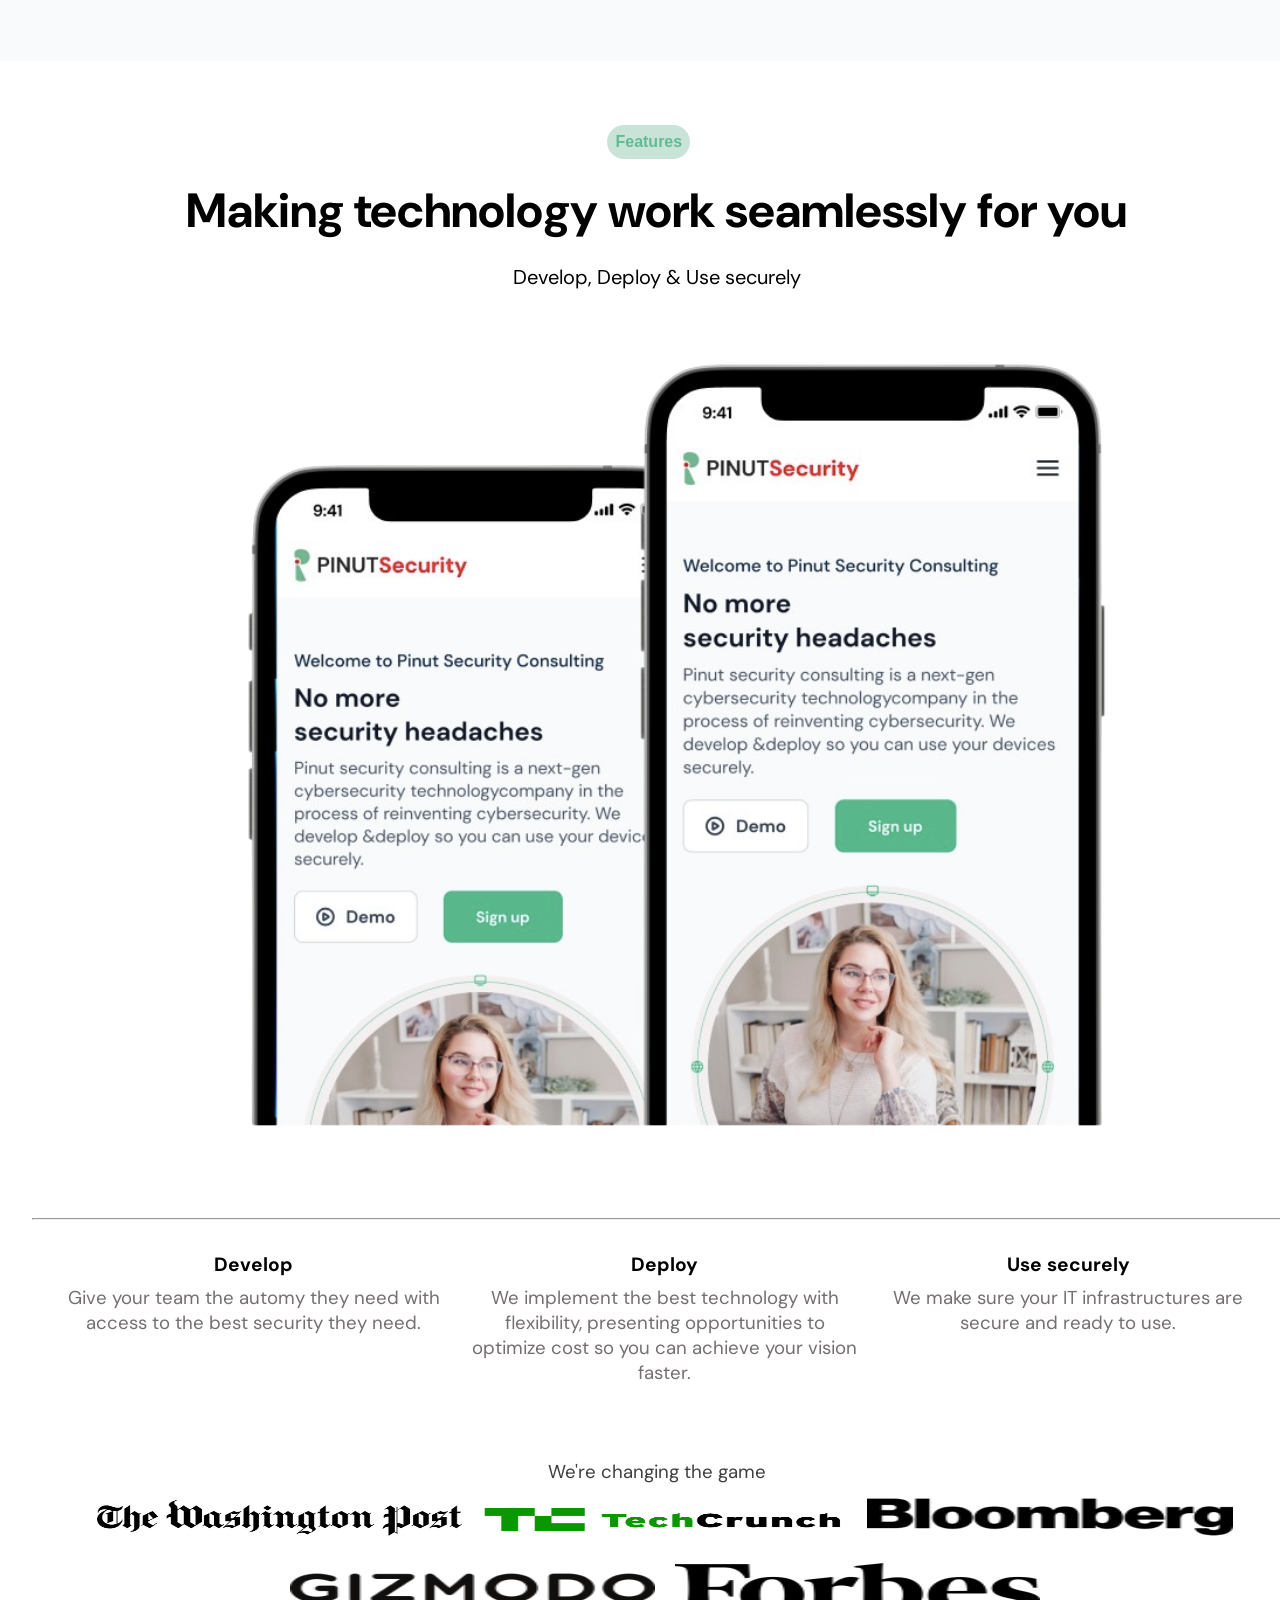
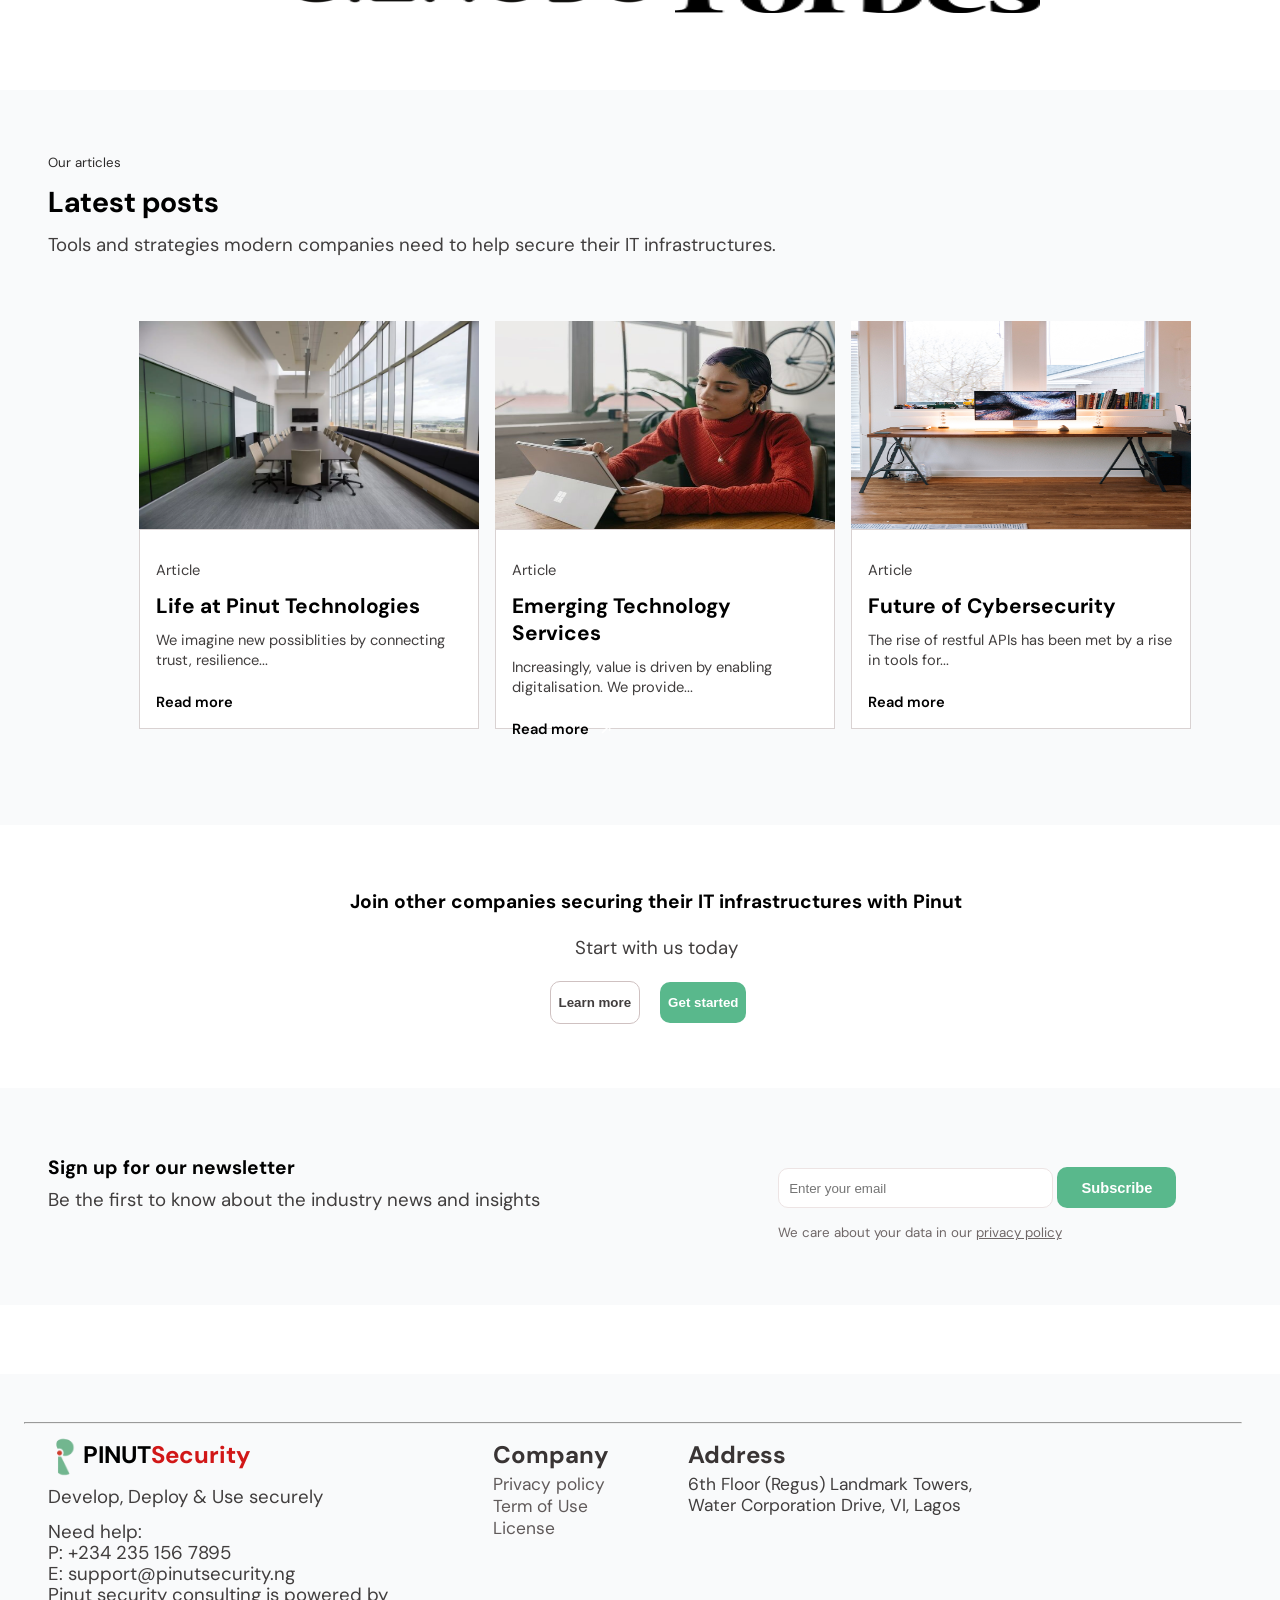
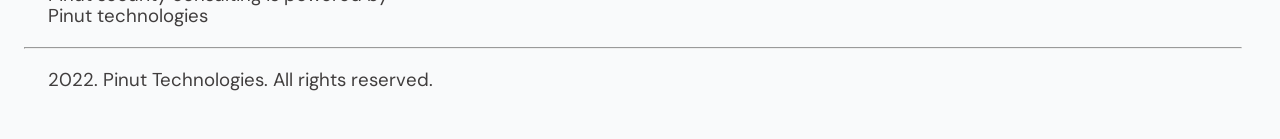
==== commit 0e0d8398: "Rename index_new.html to index.html" ====
--- a/index.html
+++ b/index.html
@@ -5,7 +5,7 @@
     <meta http-equiv="X-UA-Compatible" content="IE=edge" />
     <meta name="viewport" content="width=device-width, initial-scale=1.0" />
 
-    <link rel="icon" type="image/x-icon" href="/images/logo.png">
+    <link rel="icon" type="image/x-icon" href="./logo.png">
 
     <link 
         rel="stylesheet" 
@@ -20,14 +20,14 @@
 
     <link rel="stylesheet" href="https://fonts.googleapis.com/css?family=DM+Sans">
 
-    <link rel="stylesheet" href="./styles_modified.css" />
+    <link rel="stylesheet" href="./styles_new.css" />
     <title>Pinut Security Consulting</title>
   </head>
 
   <body>
     <div class="outerNav">
         <div class="navbar">
-            <img src="./images/logo.png" alt="logo" id="logo"></i>
+            <img src="./logo.png" alt="logo" id="logo"></i>
 
             <div class="navbar1">
                 <a href="#home" class="active">
@@ -93,7 +93,7 @@
             </div>
         
             <div class="col2">
-                <img src="./images/feature_image2.png" alt="hero" id="hero"/>
+                <img src="./feature_image2.png" alt="hero" id="hero"/>
             </div>
         </div>
     </div>
@@ -112,13 +112,13 @@
         
 
             <div class="col2">
-                <img src="./images/feature_image3.png" alt="feature" id="featureImg">
+                <img src="./feature_image3.png" alt="feature" id="featureImg">
             </div>
         </div>
         
         <div class="develop">
             <div class="left">
-                <img src="./images/develop_icon.png" class="feature_icon"></img>
+                <img src="./develop_icon.png" class="feature_icon"></img>
             </div>
 
             <div class="right">
@@ -137,7 +137,7 @@
 
         <div class="deploy">
             <div class="left">
-                <img src="./images/deploy_icon.png" class="feature_icon">
+                <img src="./deploy_icon.png" class="feature_icon">
             </div>
 
             <div class="right">
@@ -155,7 +155,7 @@
 
         <div class="securely">
             <div class="left">
-                <img src="./images/securely_icon.png" class="feature_icon">
+                <img src="./securely_icon.png" class="feature_icon">
             </div>
 
             <div class="right">
@@ -194,43 +194,42 @@
         <br>
         <div class="row">
             <div class="outer one">
-                <img src="./images/no_1.png" alt="one" class="icon">
+                <img src="./no_1.png" alt="one" class="icon">
 
                 <div class="inner">
                     <h4>Vulnerability assessment & Penetration testing</h4>
 
                     <p>
-                    "Pinut has saved us thousands of hours of work. We're able to work
-                    securely"
+                    "Pinut has saved us thousands of hours of work. We're able to work..."
                     </p>
 
-                    <a href="">Read more &nbsp;&nbsp;<img src="./images/arrow_ne.png"></img>
+                    <a href="">Read more &nbsp;&nbsp;<img src="./arrow_ne.png"></img>
                     </a>
                 </div>
             </div>
 
             <div class="outer two">
-                <img src="./images/no_2.png" alt="two" class="icon">
+                <img src="./no_2.png" alt="two" class="icon">
 
                 <div class="inner">
                     <h4>Application & API security Testing</h4>
                     <p>
-                    "We've been using Pinut to secure our IT infrastructures and they provide the best services"
+                    "We've been using Pinut to secure our IT infrastructures and..."
                     </p>
-                    <a href="">Read more &nbsp;&nbsp;<img src="./images/arrow_ne.png"></img>
+                    <a href="">Read more &nbsp;&nbsp;<img src="./arrow_ne.png"></img>
                     </a>
                 </div>
             </div>
 
             <div class="outer three">
-                <img src="./images/no_3.png" alt="three" class="icon">
+                <img src="./no_3.png" alt="three" class="icon">
 
                 <div class="inner">
                     <h4>DevSecOps implementation; Dynamic & Static application security testing</h4>
                     <p>
-                        “Love the simplicity of the service and the prompt customer support”
+                        “Love the simplicity of the service and the prompt customer support.”
                     </p>
-                    <a href="">Read more &nbsp;&nbsp;<img src="./images/arrow_ne.png" alt="north_east"></img>
+                    <a href="">Read more &nbsp;&nbsp;<img src="./arrow_ne.png" alt="north_east"></img>
                     </a>
                 </div>
             </div>
@@ -250,14 +249,14 @@
 
             <div class="right">
                 <div class="row1">
-                    <img src="./images/collage1.jpeg" alt="photo_collage" id="pic11">
-                    <img src="/images/collage2.png" alt="photo_collage" id="pic12">
+                    <img src="./collage1.jpeg" alt="photo_collage" id="pic11">
+                    <img src="./collage2.png" alt="photo_collage" id="pic12">
                 </div>
 
                 <div class="row2">
-                    <img src="./images/collage3.jpeg" alt="photo_collage" id="pic21">
-                    <img src="/images/collage4.png" alt="photo_collage" id="pic22">
-                    <img src="/images/collage5.png" alt="photo_collage" id="pic23">
+                    <img src="./collage3.jpeg" alt="photo_collage" id="pic21">
+                    <img src="./collage4.png" alt="photo_collage" id="pic22">
+                    <img src="./collage5.png" alt="photo_collage" id="pic23">
                 </div>
             </div>
         </div>
@@ -273,7 +272,7 @@
             <br>
             <h5>Develop, Deploy & Use securely</h5>
 
-          <img src="./images/mobile.png" alt="mobile_screen" />
+          <img src="./mobile.png" alt="mobile_screen" />
         </div>
 
         <hr>
@@ -308,11 +307,11 @@
 
         <div class="row3">
             <p>We're changing the game</p>
-            <img src="./images/Washingtonp.png" alt="Washington_Post" id="washington" />
-            <img src="./images/TechCrunch.png" alt="TechCrunch">
-            <img src="/images/Bloomberg.png" alt="Bloomberg">
-            <img src="/images/Gizmodo.png" alt="Gizmodo">
-            <img src="/images/Forbes.png" alt="Forbes">
+            <img src="./Washingtonp.png" alt="Washington_Post" id="washington" />
+            <img src="./TechCrunch.png" alt="TechCrunch">
+            <img src="./Bloomberg.png" alt="Bloomberg">
+            <img src="./Gizmodo.png" alt="Gizmodo">
+            <img src="./Forbes.png" alt="Forbes">
           </div>
     </div>
 
@@ -329,23 +328,22 @@
 
             <div class="row2">
                 <div class="outer one">
-                    <img src="/images/image1.jpeg" alt="life" />
+                    <img src="./image1.jpeg" alt="life" />
 
                     <div class="inner">
                         <p>Article</p>
                         <h3>Life at Pinut Technologies</h3>
                         <p class="oneP">
-                        We imagine new possiblities by connecting trust, resilience and
-                        security to empower the future of cybersecurity...
+                        We imagine new possiblities by connecting trust, resilience...
                         </p>
                         <br>
-                        <a href="" class="read">Read more &nbsp;&nbsp;<img src="./images/arrow_ne.png"></img>
+                        <a href="" class="read">Read more &nbsp;&nbsp;<img src="./arrow_ne.png"></img>
                         </a>
                     </div>
                 </div>
 
                 <div class="outer two">
-                    <img src="/images/image2.jpeg" alt="emerging_tech" />
+                    <img src="./image2.jpeg" alt="emerging_tech" />
                     
                     <div class="inner">
                         <p>Article</p>
@@ -355,22 +353,22 @@
                         provide...
                         </p>
                         <br>
-                        <a href="">Read more &nbsp;&nbsp;<img src="./images/arrow_ne.png"></img>
+                        <a href="">Read more &nbsp;&nbsp;<img src="./arrow_ne.png"></img>
                         </a>
                     </div>
                 </div>
             
                 <div class="outer three">
-                    <img src="/images/image3.jpeg" alt="future" />
+                    <img src="./image3.jpeg" alt="future" />
                     
                     <div class="inner">
                         <p>Article</p>
                         <h3>Future of Cybersecurity</h3>
-                        <p>
-                            The rise of restful APIs has been met by a rise in tools for creating, testing, and managing them.
+                        <p class="threeP">
+                          The rise of restful APIs has been met by a rise in tools for...
                         </p>
                         <br>
-                        <a href="">Read more &nbsp;&nbsp;<img src="./images/arrow_ne.png"></img>
+                        <a href="">Read more &nbsp;&nbsp;<img src="./arrow_ne.png"></img>
                         </a>
                     </div>
                 </div>
@@ -391,17 +389,19 @@
         <button class="colored">Get started</button>
     </div>
 
-    <div class="newsLetter">
-        <div class="box1">
-            <h4>Sign up for our newsletter</h4>
-            <p>Be the first to know about the industry news and insights</p>
-        </div>
-
-        <div class="box2">
-            <input type="email" name="email" id="" placeholder="  Enter your email" />
-            <button class="colored">Subscribe</button>
-            <p>We care about your data in our <a href="">privacy policy</a></p>
-        </div>
+    <div class="outerDiv">
+      <div class="newsLetter">
+          <div class="box1">
+              <h4>Sign up for our newsletter</h4>
+              <p>Be the first to know about the industry news and insights</p>
+          </div>
+
+          <div class="box2">
+              <input type="email" name="email" id="" placeholder="  Enter your email" />
+              <button class="colored">Subscribe</button>
+              <p>We care about your data in our <a href="">privacy policy</a></p>
+          </div>
+      </div>
     </div>
     <br>
 
@@ -412,7 +412,7 @@
             <div class="foot">
             <div class="box1">
                 <div class="biz_name">
-                    <img src="./images/logo.png" alt="logo" id="logo"/>
+                    <img src="./logo.png" alt="logo" id="logo"/>
                     <h3>PINUT<span id="red">Security</span></h3>
                     <br>
                 </div>
--- a/styles_new.css
+++ b/styles_new.css
@@ -0,0 +1,1038 @@
+html, body, div, span, applet, object, iframe, h1, h2, h3, h4, h5, h6, p, blockquote, pre, a, abbr, acronym, address, big, cite, code, del, dfn, em, img, ins, kbd, q, s, samp, small, strike, strong, sub, sup, tt, var, b, u, i, center, dl, dt, dd, ol, ul, li, fieldset, form, label, legend, table, caption, tbody, tfoot, thead, tr, th, td, article, aside, canvas, details, embed,  figure, figcaption, footer, header, hgroup,  menu, nav, output, ruby, section, summary, time, mark, audio, video { 
+  margin: 0; 
+  padding: 0; 
+  border: 0; 
+  vertical-align: baseline;
+} 
+
+* *::before *::after{
+  padding: 0%;
+  margin: 0%;
+  box-sizing: border-box;
+}
+
+html, body {
+  max-width: 100%;
+  overflow-x: hidden;
+  scroll-behavior: smooth;
+}
+
+
+body {
+  font-family: DM Sans;
+  -webkit-font-smoothing: antialiased;
+  -moz-osx-font-smoothing: grayscale;
+  max-width: 1440px;;
+}
+
+
+button{
+  width: fit-content;
+  padding: 0.8rem 1.5rem;
+  margin-right: 1rem;
+  border-radius: 10px;
+  border: 1px solid rgb(207, 193, 193);
+  background-color: white;
+  color: rgb(65, 61, 61);
+  font-weight: 600;
+  font-size: 12pt;
+}
+img {
+  max-width: 100%
+}
+.colored{
+  background-color: rgb(89,184,140);
+  color: white;
+  border: none;
+  font-size: 11pt;
+}
+p{
+  color: rgb(65, 62, 62);
+  font-size: 12pt;
+}
+a{
+  text-decoration: none;
+}
+
+
+/* navbar */
+.navbar img{
+  height: 38px;
+  width: 55px;
+  padding: 0%;
+}
+.navbar{
+  display: flex;
+  padding: 0.5rem 0;
+}
+.navbar1{
+  margin-left: -3%;
+  padding-top: 2%;
+  font-weight: bolder;
+}
+.navbar1 a{
+  color:black;
+}
+.navbar2, .navbar3{
+  display: none;
+}
+#red{
+  color: rgb(209, 23, 23);
+}
+
+/* Hamburger */
+.navbar4 a {
+  color: rgb(37, 19, 19);
+  width: 100vw;
+  text-decoration: none;
+  font-size: 14pt;
+}
+.hamburger .ham{
+  position: absolute;
+  top: 1.0rem;
+  right: 2.7rem;
+}
+.hamburger  #myLinks {
+  display: none;
+  position:relative;
+  margin: 2rem 0 auto -13rem;
+  padding: 10px 3.2rem;
+  width: 100%;
+  font-weight: 600;
+}
+.hamburger #myLinks a{
+  padding-top: .7rem;
+  padding-left: .8rem;
+  padding-bottom: .3rem;
+}
+#myLinks a:hover {
+  background-color: rgb(89,184,140);
+  color: white;
+}
+ .ham .icon{
+  display: block;
+  position: absolute;
+  height: fit-content;
+  width: fit-content;
+}
+
+
+/* header */
+.header{
+  background-color: rgb(249,250,251);
+  padding: 2rem 1rem;
+}
+.welcome{
+  font-size: 12pt;
+  font-weight: 100;
+}
+.headache{
+  font-weight: bold;
+  margin: 0.5rem 0;
+}
+.btn{
+  margin-top: 1rem;
+  width: 100%;
+}
+.btn button{
+  width: 40%;
+  padding: .5rem;
+}
+.header .col2{
+  margin-top: 1rem;
+}
+
+
+/* features */
+.Features{
+  padding: 2rem 0.8rem;
+}
+.Features .col1 h5{
+  color: rgb(116, 192, 156);
+}
+.Features .col1 h3{
+  margin: 0.5rem 0;
+  font-weight: 400;
+}
+.Features .col1 p{
+  font-size: 12pt;
+}
+.Features .col2{
+  margin-top: 3rem;
+}
+.develop, .deploy, .securely{
+  display:flex;
+  flex-direction: row;
+  margin: 1rem 0;
+}
+.develop .left, .deploy .left, .securely .left{
+  width: 15%;
+}
+.develop .right, .deploy .right, .securely .right{
+  padding-top: 0.3rem;
+  width: 85%;
+  margin-left: 1rem;
+  margin-bottom: 0.9rem;
+}
+.develop .right p, .deploy .right p, .securely .right p{
+  margin: 0.7rem 0
+}
+.develop .right a, .deploy .right a, .securely .right a{
+  color: rgb(116, 192, 156);
+  text-decoration: none;
+  font-size: 11pt;
+  font-weight: 600;
+}
+
+
+/* infrastructures */
+.infrastructures{
+  padding: 2rem 0.8rem;
+}
+.infrastructures button{
+  font-size: 10pt;
+  padding: 0.8rem 1.0rem;
+}
+
+
+/* Offers */
+.offers{
+  padding: 2rem 0.8rem;
+}
+.offers .outer{
+  border: 1px solid rgb(238, 234, 234);
+  padding: 1.5rem .3rem 1rem;
+  margin-bottom: 1rem;
+}
+.icon{
+  width: 70px;
+  height: 65px;
+}
+.offers .inner{
+  border: none;
+  background-color: rgb(70,153,86);
+  color: white;
+  margin: 0 1rem;
+  padding: 1rem;
+}
+.offers .inner h4{
+  margin-bottom: 3rem;
+}
+.offers .inner p{
+  color: white;
+  margin-bottom: 0.7rem;
+  font-size: 11pt;
+}
+.offers .inner a{
+  color: white;
+  font-size: 13pt;
+  font-weight: 600;
+}
+.offers .inner span{
+  margin-bottom: -20rem;
+}
+
+
+/* StartWithUs */
+.StartWithUs{
+  padding: 4rem 0.9rem;
+  background-color: rgb(249,250,251);
+}
+.StartWithUs h4{
+  margin-top: 1rem;
+  font-weight: 400;
+  color: rgb(77, 72, 72);
+}
+.StartWithUs button{
+  font-size: 10pt;
+  padding: 0.8rem 0.5rem;
+}
+.StartWithUs .right{
+  width: 100%;
+  margin-left: .2rem;
+}
+.StartWithUs .row2 img{
+  margin: .2rem;
+}
+.StartWithUs .right .row1{
+  margin-left: 2.5rem;
+  width: 100%;
+}
+.StartWithUs .right .row2{
+  width: 100%;
+  display: flex;
+  padding-right: 0.5rem;
+}
+#pic11{
+  width: 30%;
+  height: 28%;
+}
+#pic12{
+  width: 30%;
+  height: 40%;
+}
+#pic21, #pic23{
+  width: 30%;
+  height: 30%;
+}
+#pic22{
+  width: 30%;
+  height: 60%;
+}
+
+
+/* Mission */
+.Mission{
+  padding: 4rem 0.9rem;
+  text-align: center;
+}
+.Mission button{
+  background-color: rgb(202,227,216);
+  color: rgb(96,187,145);
+  border-radius: 30px;
+  padding: 0.5rem;
+  border: none;
+}
+.Mission .row1 h5{
+  font-weight: 400;
+  margin-bottom: 4rem;
+}
+.Mission .row1 img{
+  width: 80%;
+  margin-bottom: 3rem;
+}
+.Mission hr{
+  width: 200%;
+  margin: auto -1rem;
+  padding: 0%;
+  color: rgb(247, 238, 238);
+}
+.Mission .row2{
+  text-align: center;
+}
+.Mission .box1, .Mission .box2, .Mission .box3{
+  margin: 2rem .5rem;
+}
+.Mission .box1 p, .Mission .box2 p, .Mission .box3 p{
+  margin-top: .5rem;
+  color: rgb(117, 111, 111);
+}
+.Mission .row3 img{
+  width: 200px;
+  height: 50px;
+  padding: .5rem 0;
+}
+
+
+/* Articles */
+.articles{
+  padding: 4rem 0.9rem;
+  background-color:  rgb(249,250,251);
+}
+.articles h5{
+  font-weight: 400;
+  color: rgb(44, 42, 42);
+}
+.articles h3{
+  margin: .7rem auto;
+}
+.articles .row1 p{
+  margin-bottom: 4rem;
+}
+.articles .row2 .outer img{
+  width:100%;
+  height: 11rem;
+}
+.articles .row2 .outer .inner img{
+  width: 10px;
+  height: 10px;
+}
+.articles .row2 .outer{
+  margin-bottom: 2rem;
+}
+.articles .inner{
+  margin-top: -.3rem;
+  border: 1px solid rgb(217, 210, 210);
+  padding: 1.9rem 1rem .5rem;
+  background-color: white;
+  height: fit-content;
+}
+.articles .inner p{
+  font-size: 11pt;
+}
+.articles a{
+  color: black;
+  font-size: 11pt;
+  margin-top: 2rem;
+  font-weight: 600;
+}
+
+
+/* Join */
+.join{
+  padding: 4rem 1rem;
+  text-align: center;
+}
+.join button{
+  font-size: 10pt;
+  padding: 0.8rem 0.5rem;
+}
+
+
+/* newsLetter */
+.newsLetter{
+  background-color:  rgb(249,250,251);
+  padding: 4rem 1rem;
+}
+.newsLetter .box2 input{
+  margin: 1rem 0;
+  width: 100%;
+  height: 2rem;
+  border-radius: 10px;
+  border: 1px solid rgb(237, 228, 228);
+}
+.newsLetter .box2 p{
+  font-size: 10pt;
+  color: rgb(111, 103, 103);
+  margin-top: 1rem;
+}
+.newsLetter .box2 a{
+  text-decoration: underline;
+  color: rgb(111, 103, 103);
+}
+
+
+/* Footer */
+.footer{
+  background-color:  rgb(249,250,251);
+  padding: 3rem 1rem;
+  line-height: 20.83px;
+  margin-top: 3rem;
+}
+.footer hr{
+  color: rgb(246, 244, 244);
+  width: 100%;
+  margin: auto -2%;
+}
+.footer .box1 .biz_name{
+  display: flex;
+  margin-bottom: .5rem;
+}
+.footer .box1 .biz_name img{
+  margin:  -.7rem 0 0 -1rem;
+  height: 45px;
+}
+.biz_name h3{
+  margin-left: -.7rem;
+}
+.up{
+  margin-bottom: .9rem;
+}
+.company{
+  color: rgb(57, 52, 52);
+}
+.company a{
+  color: rgb(96, 90, 90);
+  font-size: 13pt;
+  line-height: 21px;
+}
+.address{
+  color: rgb(57, 52, 52);
+}
+.address h3{
+  margin-bottom: .5rem;
+}
+.address p{
+  font-size: 13pt;
+}
+
+
+/* Media responsiveness */
+@media only screen and (min-width: 375px) {
+  .articles .row2 {
+    display: flex;
+    flex-direction: column;
+    align-items: center;
+  }
+  .articles .row2 .outer{
+    max-width: 340px;
+    justify-content: center;
+    justify-items: center;
+    align-items: center;
+  }
+  .articles .row2 .outer img{
+    width: cover;
+  }
+}
+
+
+@media only screen and (min-width: 600px) {
+  h4{
+    font-size: 1.2rem;
+  }
+  h3{
+    font-size: 1.8rem;
+  }
+  p{
+    color: rgb(65, 62, 62);
+    font-size: 14pt;
+  }
+  .navbar img{
+    padding-top: .6rem;
+    height: 45px;
+  }
+  .navbar1{
+    margin-left: -2%;
+  }
+  .navbar4 .hamburger .ham .icon{
+    margin-top: .6rem;
+  }
+  .hamburger #myLinks{
+    margin-left: -17rem;
+    padding-top: 1.5rem;
+  }
+  .offers .inner p{
+    font-size: 14pt;
+  }
+  .articles img{
+    height: 20rem;
+  }
+  .company h3{
+    margin-bottom: .5rem;
+  }
+  .footer h3{
+    font-size: 18pt;
+  }
+}
+
+@media only screen and (min-width: 768px) {
+  .one{
+    float: left;
+  }
+  .two{
+    float: right;
+  }
+  .three{
+    float: none;
+  }
+  .navbar img{
+    height: 52px;
+    width: 65px;
+  }
+  .navbar img{
+    padding-top: 1.5%;
+  }
+  .navbar1{
+    margin-left: -1%;
+  }
+  .hamburger #myLinks{
+    margin-left: -17rem;
+  }
+  .btn button{
+    width: 25%;
+    padding: 1rem;
+  }
+  .header .col2 {
+    text-align: center;
+  }
+  .header .col2 #hero{
+    width: 70%;
+    margin: auto;
+  }
+  .Features .col2{
+    text-align: center;
+  }
+  .offers .outer{
+    width: 46%;
+  }
+  .offers .three{
+    clear: both;
+  }
+  .Mission .row2{
+    display: block;
+  }
+  .StartWithUs{
+    clear: both;
+  }
+  .StartWithUs .right{
+    width: 80%;
+    justify-content: center;
+    align-items: center;
+    justify-items: center;
+    margin: auto;
+  }
+  .articles .row2{
+    display:list-item;
+  }
+  .Mission .row2 .box1, .Mission .row2 .box2, .Mission .row2 .box3{
+    width: 47%;
+  }
+  .Mission .row2 .box3{
+    margin: auto 30%;
+    float: left;
+  }
+  .Mission .row3{
+    clear: both;
+    margin-top: 18rem;
+  } 
+  .Mission .row3 img{
+    width: 30%;
+    margin-left: 1rem;
+  }
+  .articles .row2 .outer{
+    width: 47%;
+  }
+  .articles .row2 .outer img{
+    height: 40vh;
+  }
+  .articles .row2 .outer .inner{
+    height: 10rem;
+  }
+  .articles .row2 .outer .inner h3{
+    font-size: 20.89px;
+  }
+}
+
+@media only screen and (min-width: 930px), (max-width: 1024) {
+  .offers .row .outer{
+    width: 25rem;
+    height: 20rem;
+    margin-left: 2rem;
+  }
+  .offers .row .outer .inner h4{
+    font-size: 18pt;
+  }
+  .offers .row .three .inner p{
+    margin-top: -2rem;
+  }
+  .articles .row2 .outer {
+    margin-left: 2rem;
+  }
+  .articles .row2 .outer img{
+    height: 13rem;
+  }
+  .articles .row2 .outer .inner{
+    height: 10rem;
+  }
+}
+
+@media only screen and (min-width: 1024px) {
+  .navbar, .header, .Features, .infrastructures, .offers, .StartWithUs, .Mission, .articles, .join, .newsLetter, .footer{
+    padding-left: 3rem;
+  }
+  .navbar img{
+    width: 70px;
+    height: 50px;
+    margin-left: -1.2rem;
+  }
+  .navbar{
+    width: 95vw;
+    font-size: 80%;
+    background-color: white;
+    z-index: 1000;
+    position:fixed;
+    height: 3.5rem;
+  }
+  .navbar1{
+    margin-top: .4rem;
+  }
+  .navbar2{
+    display: block;
+    margin: 1.6rem 0 auto 4.8rem;
+    font-size: 130%;
+    font-weight: 600;
+  }
+  .navbar2 a{
+    margin-left: .8rem;
+    color: black;
+  }
+  #home{
+    color: green;
+    text-decoration: underline;
+  }
+  .navbar3{
+    display: block;
+    position: absolute;
+    right: .4%;
+    margin-top: .9rem;
+    font-size: 130%;
+    font-weight: 600;
+  }
+  .navbar3 a{
+    color: black;
+    margin-right: 1.5rem;
+  }
+  .navbar3 button{
+    padding: .7rem;
+    font-size: 100%;
+  }
+  .navbar4{
+    display: none;
+  }
+  .header{
+    margin-top: 4rem;
+    display: flex;
+    font-size: larger;
+  }
+  .header .col1{
+    width: 55%;
+    margin-top: 8rem;
+    padding: 0%;
+  }
+  .welcome{
+    font-size: 90%;
+  }
+  .header .col2 #hero{
+    width: 100%;
+  }
+  .btn button{
+    font-size: 80%;
+    width: fit-content;
+  }
+  .Features .col1{
+    width: 50%;
+  }
+  .feature{
+    display: flex;
+  }
+  .Features .col2{
+    width: 50%;
+    margin-top: 10rem;
+  }
+  .develop, .deploy, .securely{
+    width: 50%;
+  }
+  .develop .left, .deploy .left, .securely .left{
+    max-width: 60px;
+  }
+  .develop{
+    margin-top: -23rem;
+  }
+  .infrastructures{
+    display: flex;
+  }
+  .infrastructures .left{
+    width: 67%;
+  }
+  .infrastructures .right{
+    width: 33%;
+  }
+  .offers .row{
+    display: flex;
+    clear: both;
+  }
+  .offers .row .outer{
+    width: 19rem;
+    margin: auto;
+    height: 24rem;
+  }
+  .offers .row .one .inner p{
+    margin-top: 4rem;
+  }
+  .offers .row .two .inner p{
+    margin-top: 6rem;
+  }
+  .offers .row .three .inner p{
+    margin-top: -2.7rem;
+  }
+  .StartWithUs{
+    margin-top: 4rem;
+    display: flex;
+  }
+  .StartWithUs .left{
+    width: 40%;
+  }
+  .StartWithUs .right{
+    width: 60%;
+  }
+  .Mission .row1 h3{
+    font-size: 48px;
+    line-height: 62.5px;
+  }
+  .Mission .row1 h5{
+    font-family: DM Sans;
+    font-size: 20px;
+    font-weight: 400;
+    line-height: 26px;
+  } 
+  .Mission .row2{
+    display: flex;
+    clear: both;
+    float: none;
+  }
+  .Mission .row2 .box1, .Mission .row2 .box2, .Mission .row2 .box3{
+    width: 33%;
+  }
+  .Mission .row2 .box3{
+    margin: 0%;
+    margin-top: 2rem;
+    float: none;
+  }
+  .Mission .row3{
+    margin-top: auto;
+    width: 100%;
+    padding-right: 63px;
+  } 
+  .articles .row2{
+    display: flex;
+    flex-direction: row;
+    justify-content: center;
+  }
+  .articles .row2 .outer{
+    width: 30%;
+    margin-left: 1rem;
+  }
+  .articles .row2 .outer img{
+    height: 13rem;
+  }
+  .articles .row2 .outer .inner{
+    height: 12rem;
+  }
+  .articles .row2 .one .inner .oneP{
+    margin-top: 2.4rem;
+  }
+  .articles .row2 .three .inner .threeP{
+    margin-top: 2.4rem;
+  }
+  .newsLetter{
+    display: flex;
+  }
+  .newsLetter .box1{
+    width: 60%;
+    line-height: 200%;
+  }
+  .newsLetter .box2{
+    width: 40%;
+  }
+  .newsLetter .box2 p{
+    margin-top: 0%;
+  }
+  .newsLetter .box2 input{
+    width: 55%;
+    padding: .2rem;
+  }
+  .foot{
+    display: flex;
+  }
+  .foot .box1{
+    width: 30%;
+  }
+  .company{
+    width: fit-content;
+    margin-left: 5rem;
+  }
+  .address{
+    margin-left: 5rem;
+    width: 30%;
+  }
+}
+
+@media only screen and (min-width: 1150px){
+  .articles .row2 .outer .inner{
+    height: 10rem;
+  }
+  .articles .row2 .one .inner .oneP{
+    margin-top: 0%;
+  }
+  .articles .row2 .three .inner .threeP{
+    margin-top: 0%;
+  }
+}
+
+@media only screen and (min-width: 1199px) {
+  .offers .row .outer{
+    width: 21rem;
+  }
+
+}
+
+@media only screen and (min-width: 1440px) {
+  body {
+    max-width: 1440px;
+    justify-content: center;
+    margin: auto;
+  }
+  p{
+    font-size: 18pt;
+  }
+  .outerDiv{
+    background-color: rgb(249,250,251);
+  }
+  .navbar{
+    margin-top: -.1.5rem;
+    font-size: 16px;
+  }
+  .navbar img{
+    height: 50px;
+    width: 80px;
+    position: absolute;
+    top: 0.1rem;
+    left: 3%;
+  }
+  .navbar1{
+    margin-left: .2rem;
+    position: absolute;
+    top: -0.1rem;
+    left: 6%;
+  }
+  .navbar2{
+    position: absolute;
+    left: 35%;
+    margin-top: 1.5rem;
+  }
+  .navbar2 a{
+    padding-right: 2rem;
+  }
+  .navbar3{
+    margin-left: 15rem;
+  }
+  .header{
+    font-size: 150%;
+  }
+  .header .col2{
+    width: 50%;
+  }
+  .Features{
+    font-size: 100%;
+  }
+  .feature .col1 p{
+    font-size: 18pt;
+  }
+  .feature .col2 img{
+    width: 100%;
+  }
+  .Features .develop{
+    margin-top: -29rem;
+  }
+  .Features .develop a, .Features .deploy a, .Features .securely a{
+    font-size: 18pt;
+  }
+  .infrastructures{
+    margin: 8rem auto;
+    font-size: 180%;
+  }
+  .infrastructures button{
+    font-size: 60%;
+  }
+  .offers .row .one, .offers .row .two {
+    margin-right: -4.5rem;
+  }
+  .StartWithUs{
+    font-size: 130%;
+  }
+  .StartWithUs .left{
+    width: 40%;
+    margin-top: 5rem;
+    font-size: 120%;
+  }
+  .StartWithUs button{
+    font-size: 80%;
+  }
+  .StartWithUs .right{
+    width: 40%;
+  }
+  .Mission h5{
+    font-size: 130%;
+  }
+  .Mission .row1 img{
+    width: 60%;
+  }
+  .Mission .row3{
+    width: 100%;
+  }
+  .Mission #washington{
+    padding-left: 0%;
+  }
+  .Mission .row3 img{
+    width: 8rem;
+    padding-left: 3rem;
+  }
+  .join, .newsLetter{
+    font-size: 150%;
+  }
+  .join button{
+    font-size: 14pt;
+  }
+  .newsLetter{
+    margin-left: 1rem;
+  }
+  .footer{
+    font-size: 70%;
+    line-height: 200%;
+    padding-left: 6rem;
+  }
+  .footer hr{
+    font-size: 12pt;
+    width: 95%;
+    margin-left: -.35rem;
+    color: grey;
+  }
+  .foot .box1 p{
+    font-size: 13pt;
+  }
+  .company{
+    margin-left: 19rem;
+    width: 30%;
+  }
+  .company a{
+    font-size: 12pt;
+  }
+  .address{
+    margin-left: -6rem;
+  }
+  .address p{
+    font-size: 12pt;
+  }
+  .footer p{
+    font-size: 13pt;
+  }
+}
+
+
+@media only screen and (min-width: 1500px) {
+  body{
+    max-width: none;
+  }
+  .outerNav{
+    background-color: white;
+    width: 100%;
+    padding: auto;
+    position:fixed;
+  }
+  .navbar, .header, .Features, .infrastructures, .offers, .StartWithUs, .Mission,.articles, .join, .newsLetter, .footer{
+    max-width: 1440px;
+    margin: auto;
+  }
+  .navbar{
+    position: relative;
+  }
+  .navbar img{
+    left: 1.8%;
+  }
+  .navbar1{
+    left: 4.1%;
+  }
+  .header{
+    margin-top: 4rem;
+  }
+  .foot .box1 .biz_name{
+    margin-left: 0rem;
+  }
+}
+
+
+@media (prefers-color-scheme: dark) {
+  body, .navbar, .header, .articles, .newsLetter, .footer, .StartWithUs, .articles .inner, .future, .navbar a, .outerDiv, .outerNav{
+    background-color: black;
+    color: white;
+  }
+  .articles .row1 h5, p{
+    color: white;
+  }
+  .company a, .inner a,.Mission .row3 img{
+    color: white;
+  }
+  .foot h3{
+    color: white;
+  }
+}
